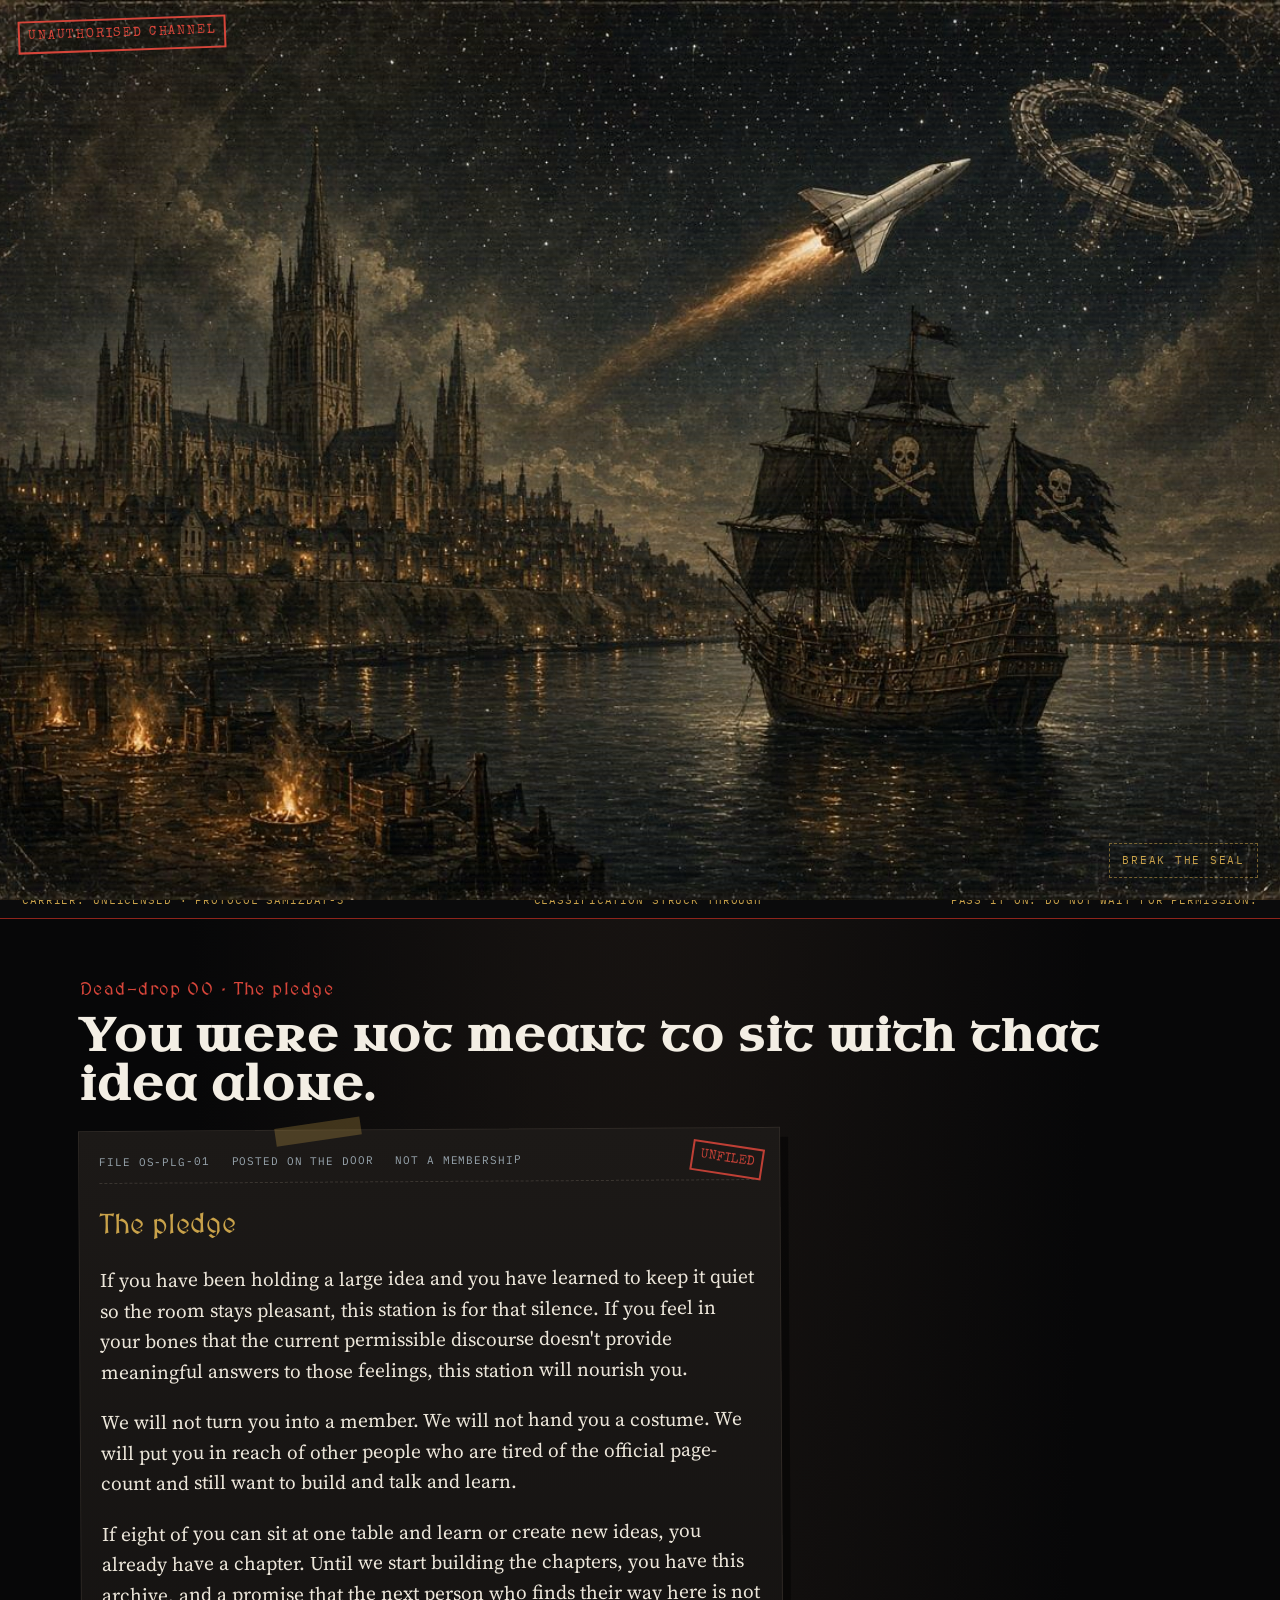
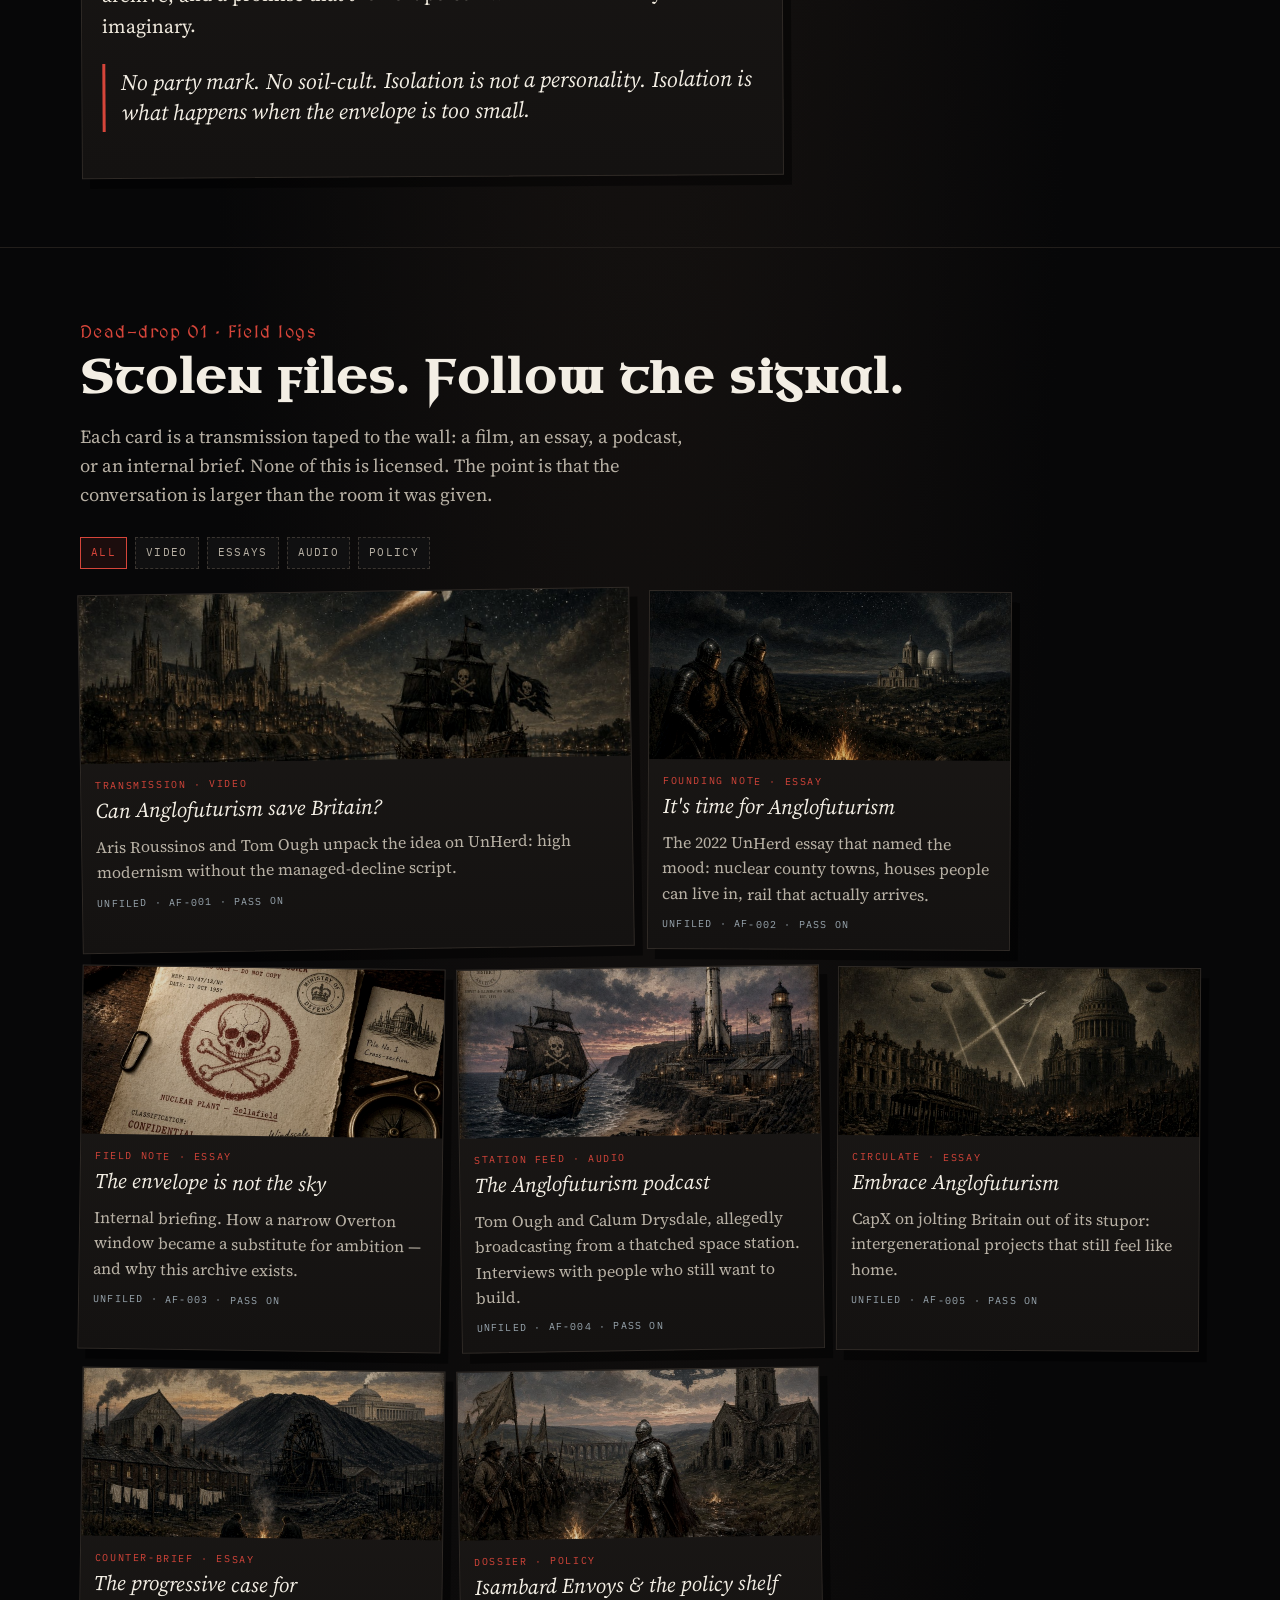
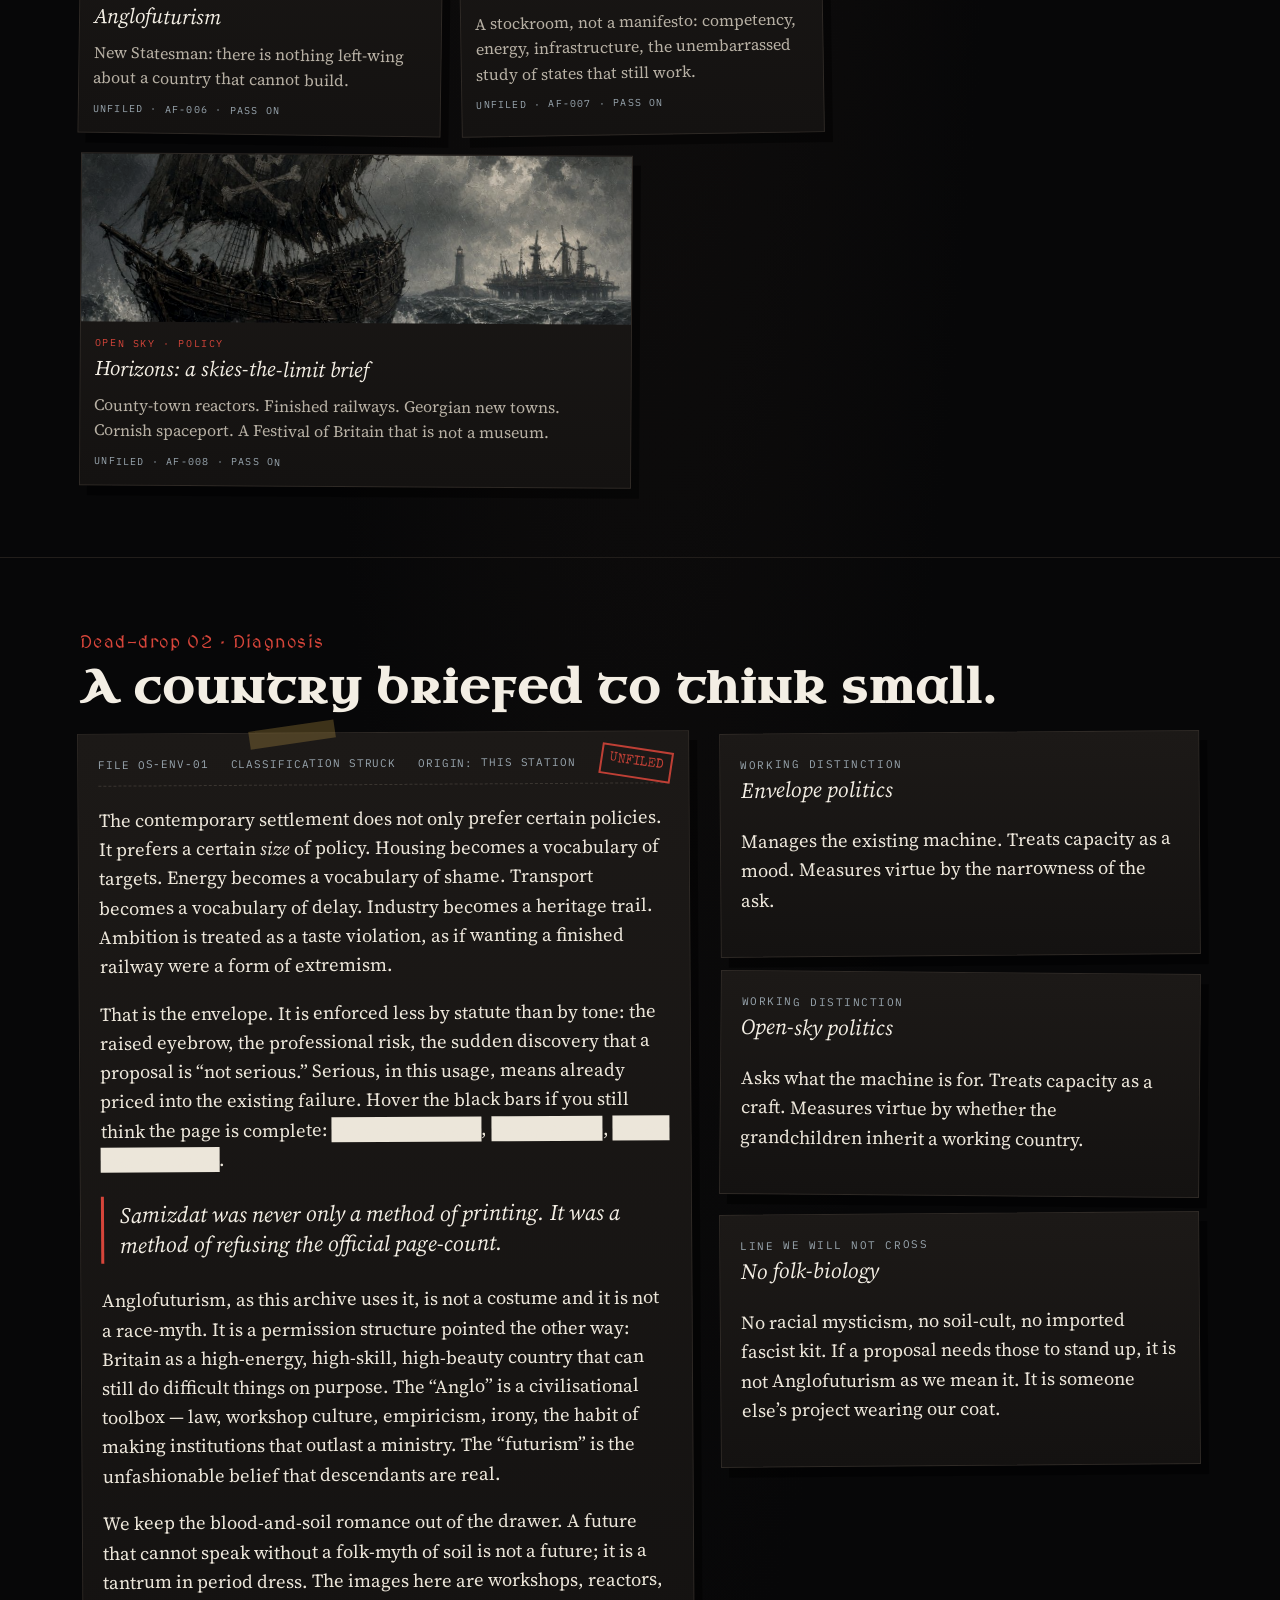
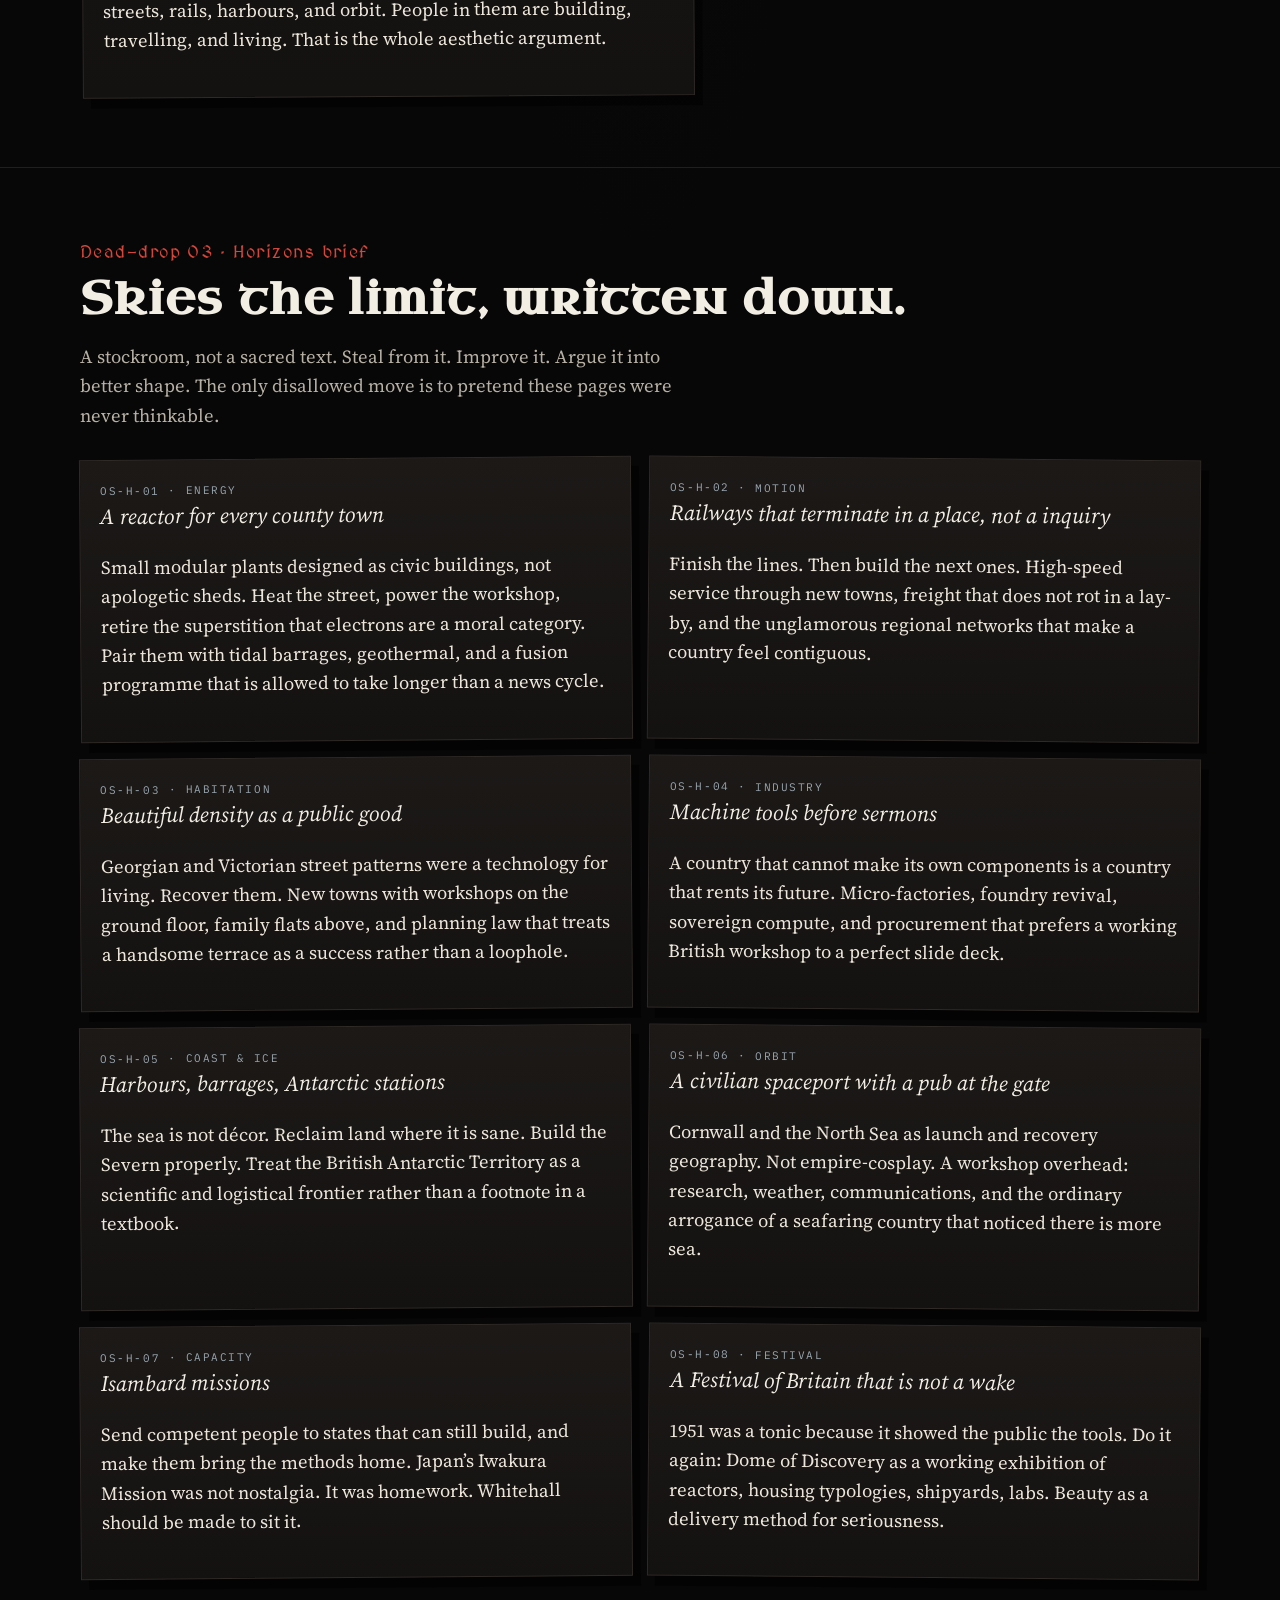
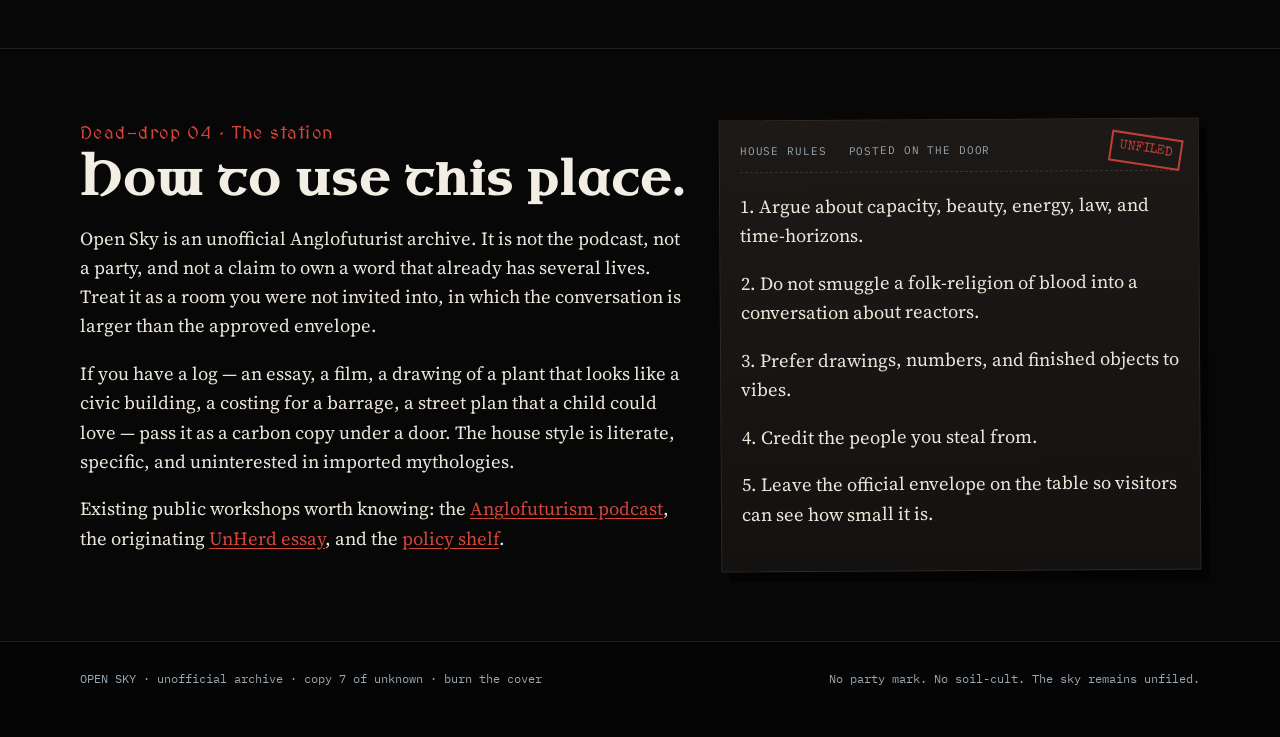
==== index.html @ 2e61414c "Install Vercel Web Analytics ## Vercel Web Analytics Implementation  Successfully installed and conf" ====
<!DOCTYPE html>
<html lang="en-GB">
<head>
  <meta charset="utf-8">
  <meta name="viewport" content="width=device-width, initial-scale=1">
  <title>OPEN SKY — unfiled Anglofuturist archive</title>
  <meta name="description" content="An unofficial samizdat station. The official envelope is too small. Handle as forbidden knowledge.">
  <link rel="preconnect" href="https://fonts.googleapis.com">
  <link rel="preconnect" href="https://fonts.gstatic.com" crossorigin>
  <link href="https://fonts.googleapis.com/css2?family=IM+Fell+English:ital@0;1&family=IBM+Plex+Mono:wght@400;500&family=MedievalSharp&family=Source+Serif+4:ital,opsz,wght@0,8..60,400;0,8..60,600;1,8..60,400&family=Special+Elite&family=Uncial+Antiqua&display=swap" rel="stylesheet">
  <link rel="stylesheet" href="css/station.css?v=14">
  <link rel="icon" href="assets/mark.svg">
  <script defer src="https://cdn.vercel-insights.com/v1/script.js"></script>
</head>
<body>
  <div id="intro" role="dialog" aria-label="Station introduction">
    <video id="intro-film" class="intro-film" playsinline muted autoplay preload="auto" poster="assets/hero.jpg">
      <source src="assets/intro.mp4" type="video/mp4">
    </video>
    <div class="scan"></div>
    <div class="intro-warn">UNAUTHORISED CHANNEL</div>
    <div class="intro-stage is-waiting">
      <img class="intro-mark" src="assets/mark.svg" alt="Open Sky mark">
      <div class="intro-lines intro-cursor"></div>
    </div>
    <button class="skip-intro" type="button">Break the seal</button>
  </div>

  <div class="ticker" aria-hidden="true">
    <div class="ticker-track">
      INTERCEPTED  ·  NOT FOR THE OFFICIAL CHANNEL  ·  COPY 7 OF UNKNOWN  ·  IF YOU CAN READ THIS THE ENVELOPE HAS ALREADY FAILED  ·  CIRCULATE THEN BURN THE COVER  ·  NO PARTY MARK  ·  NO SOIL-CULT  ·  THE SKY REMAINS UNFILED  ·  INTERCEPTED  ·  NOT FOR THE OFFICIAL CHANNEL  ·  COPY 7 OF UNKNOWN  ·  IF YOU CAN READ THIS THE ENVELOPE HAS ALREADY FAILED  ·  CIRCULATE THEN BURN THE COVER  ·  NO PARTY MARK  ·  NO SOIL-CULT  ·  THE SKY REMAINS UNFILED  ·
    </div>
  </div>

  <header class="mast">
    <a class="brand" href="#top">
      <img src="assets/mark.svg" alt="">
      <div>
        <div class="brand-name">OPEN SKY</div>
        <div class="brand-sub">unfiled / intercepted</div>
      </div>
    </a>
    <nav>
      <a href="#pledge">The pledge</a>
      <a href="#intercepts">This week</a>
      <a href="#archive">Logs</a>
      <a href="thinkers.html">Thinkers</a>
      <a href="themes.html">Themes</a>
      <a href="#horizons">Horizons</a>
      <a href="#station">Station</a>
    </nav>
  </header>

  <main id="top">
    <section class="hero">
      <img class="plate" src="assets/hero.jpg" alt="English cathedral town at night with a civilian spaceplane and an orbital station overhead">
      <div class="hero-copy wrap">
        <div class="stamp-row">
          <span class="stamp">Samizdat copy</span>
          <span class="stamp gold">Handle as rumour</span>
          <span class="stamp black">Do not file</span>
        </div>
        <h1>The envelope is not the sky.</h1>
        <p class="lede">You were not meant to be given this page-count. Official Britain issues a narrow paper of things that may be said, and a narrower paper of things that may be built. This station is the rest of the drawer: dissident logs, stolen futures, and policy that still has altitude.</p>
        <div class="cta-row">
          <a class="btn solid" href="#archive">Crack the logs</a>
          <a class="btn" href="#horizons">Read the unfiled brief</a>
        </div>
      </div>
    </section>
    <div class="notice">
      <span>Carrier: unlicensed · protocol samizdat-3</span>
      <span>Classification struck through</span>
      <span>Pass it on. Do not wait for permission.</span>
    </div>

    <section id="pledge">
      <div class="wrap">
        <p class="kicker">Dead-drop 00 · The pledge</p>
        <h2>You were not meant to sit with that idea alone.</h2>
        <article class="dossier pledge-sheet">
          <span class="tape" aria-hidden="true"></span>
          <div class="meta-strip">
            <span>File OS-PLG-01</span>
            <span>Posted on the door</span>
            <span>Not a membership</span>
          </div>
          <h3 class="pledge-title">The pledge</h3>
          <p>If you have been holding a large idea and you have learned to keep it quiet so the room stays pleasant, this station is for that silence. If you feel in your bones that the current permissible discourse doesn't provide meaningful answers to those feelings, this station will nourish you.</p>
          <p>We will not turn you into a member. We will not hand you a costume. We will put you in reach of other people who are tired of the official page-count and still want to build and talk and learn.</p>
          <p>If eight of you can sit at one table and learn or create new ideas, you already have a chapter. Until we start building the chapters, you have this archive, and a promise that the next person who finds their way here is not imaginary.</p>
          <blockquote>No party mark. No soil-cult. Isolation is not a personality. Isolation is what happens when the envelope is too small.</blockquote>
        </article>
      </div>
    </section>


    <section id="intercepts">
      <div class="wrap">
        <p class="kicker">Dead-drop · This week’s intercepts</p>
        <h2>Unfiled paper. Yellows in a fortnight.</h2>
        <p class="deck">Three transmissions taped up for a short window. They have not been promoted into the archive. After the date on the stamp they come down.</p>
        <div class="intercepts" id="intercept-shelf"></div>
      </div>
    </section>

    <section id="archive">
      <div class="wrap">
        <p class="kicker">Dead-drop 01 · Field logs</p>
        <h2>Stolen files. Follow the signal.</h2>
        <p class="deck">Each card is a transmission taped to the wall: a film, an essay, a podcast, or an internal brief. None of this is licensed. The point is that the conversation is larger than the room it was given.</p>
        <div class="filters">
          <button class="filter on" data-kind="all" type="button">All</button>
          <button class="filter" data-kind="video" type="button">Video</button>
          <button class="filter" data-kind="essay" type="button">Essays</button>
          <button class="filter" data-kind="audio" type="button">Audio</button>
          <button class="filter" data-kind="policy" type="button">Policy</button>
        </div>
        <div class="logs" id="logs"></div>
      </div>
    </section>

    <section id="envelope">
      <div class="wrap">
        <p class="kicker">Dead-drop 02 · Diagnosis</p>
        <h2>A country briefed to think small.</h2>
        <div class="columns">
          <article class="dossier">
            <span class="tape" aria-hidden="true"></span>
            <div class="meta-strip">
              <span>File OS-ENV-01</span>
              <span>Classification struck</span>
              <span>Origin: this station</span>
            </div>
            <p>The contemporary settlement does not only prefer certain policies. It prefers a certain <em>size</em> of policy. Housing becomes a vocabulary of targets. Energy becomes a vocabulary of shame. Transport becomes a vocabulary of delay. Industry becomes a heritage trail. Ambition is treated as a taste violation, as if wanting a finished railway were a form of extremism.</p>
            <p>That is the envelope. It is enforced less by statute than by tone: the raised eyebrow, the professional risk, the sudden discovery that a proposal is “not serious.” Serious, in this usage, means already priced into the existing failure. Hover the black bars if you still think the page is complete: <span class="redact" title="struck from the official brief">finished railways</span>, <span class="redact" title="struck from the official brief">cheap atoms</span>, <span class="redact" title="struck from the official brief">a state that can build</span>.</p>
            <blockquote>Samizdat was never only a method of printing. It was a method of refusing the official page-count.</blockquote>
            <p>Anglofuturism, as this archive uses it, is not a costume and it is not a race-myth. It is a permission structure pointed the other way: Britain as a high-energy, high-skill, high-beauty country that can still do difficult things on purpose. The “Anglo” is a civilisational toolbox — law, workshop culture, empiricism, irony, the habit of making institutions that outlast a ministry. The “futurism” is the unfashionable belief that descendants are real.</p>
            <p>We keep the blood-and-soil romance out of the drawer. A future that cannot speak without a folk-myth of soil is not a future; it is a tantrum in period dress. The images here are workshops, reactors, streets, rails, harbours, and orbit. People in them are building, travelling, and living. That is the whole aesthetic argument.</p>
          </article>
          <aside>
            <div class="card">
              <div class="ref">Working distinction</div>
              <h3>Envelope politics</h3>
              <p>Manages the existing machine. Treats capacity as a mood. Measures virtue by the narrowness of the ask.</p>
            </div>
            <div class="card" style="margin-top:16px">
              <div class="ref">Working distinction</div>
              <h3>Open-sky politics</h3>
              <p>Asks what the machine is for. Treats capacity as a craft. Measures virtue by whether the grandchildren inherit a working country.</p>
            </div>
            <div class="card" style="margin-top:16px">
              <div class="ref">Line we will not cross</div>
              <h3>No folk-biology</h3>
              <p>No racial mysticism, no soil-cult, no imported fascist kit. If a proposal needs those to stand up, it is not Anglofuturism as we mean it. It is someone else’s project wearing our coat.</p>
            </div>
          </aside>
        </div>
      </div>
    </section>

    <section id="horizons">
      <div class="wrap">
        <p class="kicker">Dead-drop 03 · Horizons brief</p>
        <h2>Skies the limit, written down.</h2>
        <p class="deck">A stockroom, not a sacred text. Steal from it. Improve it. Argue it into better shape. The only disallowed move is to pretend these pages were never thinkable.</p>
        <div class="horizon-grid">
          <article class="card">
            <div class="ref">OS-H-01 · Energy</div>
            <h3>A reactor for every county town</h3>
            <p>Small modular plants designed as civic buildings, not apologetic sheds. Heat the street, power the workshop, retire the superstition that electrons are a moral category. Pair them with tidal barrages, geothermal, and a fusion programme that is allowed to take longer than a news cycle.</p>
          </article>
          <article class="card">
            <div class="ref">OS-H-02 · Motion</div>
            <h3>Railways that terminate in a place, not a inquiry</h3>
            <p>Finish the lines. Then build the next ones. High-speed service through new towns, freight that does not rot in a lay-by, and the unglamorous regional networks that make a country feel contiguous.</p>
          </article>
          <article class="card">
            <div class="ref">OS-H-03 · Habitation</div>
            <h3>Beautiful density as a public good</h3>
            <p>Georgian and Victorian street patterns were a technology for living. Recover them. New towns with workshops on the ground floor, family flats above, and planning law that treats a handsome terrace as a success rather than a loophole.</p>
          </article>
          <article class="card">
            <div class="ref">OS-H-04 · Industry</div>
            <h3>Machine tools before sermons</h3>
            <p>A country that cannot make its own components is a country that rents its future. Micro-factories, foundry revival, sovereign compute, and procurement that prefers a working British workshop to a perfect slide deck.</p>
          </article>
          <article class="card">
            <div class="ref">OS-H-05 · Coast &amp; ice</div>
            <h3>Harbours, barrages, Antarctic stations</h3>
            <p>The sea is not décor. Reclaim land where it is sane. Build the Severn properly. Treat the British Antarctic Territory as a scientific and logistical frontier rather than a footnote in a textbook.</p>
          </article>
          <article class="card">
            <div class="ref">OS-H-06 · Orbit</div>
            <h3>A civilian spaceport with a pub at the gate</h3>
            <p>Cornwall and the North Sea as launch and recovery geography. Not empire-cosplay. A workshop overhead: research, weather, communications, and the ordinary arrogance of a seafaring country that noticed there is more sea.</p>
          </article>
          <article class="card">
            <div class="ref">OS-H-07 · Capacity</div>
            <h3>Isambard missions</h3>
            <p>Send competent people to states that can still build, and make them bring the methods home. Japan’s Iwakura Mission was not nostalgia. It was homework. Whitehall should be made to sit it.</p>
          </article>
          <article class="card">
            <div class="ref">OS-H-08 · Festival</div>
            <h3>A Festival of Britain that is not a wake</h3>
            <p>1951 was a tonic because it showed the public the tools. Do it again: Dome of Discovery as a working exhibition of reactors, housing typologies, shipyards, labs. Beauty as a delivery method for seriousness.</p>
          </article>
        </div>
      </div>
    </section>

    <section id="station">
      <div class="wrap columns">
        <div>
          <p class="kicker">Dead-drop 04 · The station</p>
          <h2>How to use this place.</h2>
          <p>Open Sky is an unofficial Anglofuturist archive. It is not the podcast, not a party, and not a claim to own a word that already has several lives. Treat it as a room you were not invited into, in which the conversation is larger than the approved envelope.</p>
          <p>If you have a log — an essay, a film, a drawing of a plant that looks like a civic building, a costing for a barrage, a street plan that a child could love — pass it as a carbon copy under a door. The house style is literate, specific, and uninterested in imported mythologies.</p>
          <p>Existing public workshops worth knowing: the <a href="https://www.anglofuturism.co/about" target="_blank" rel="noopener">Anglofuturism podcast</a>, the originating <a href="https://unherd.com/2022/08/its-time-for-anglofuturism/" target="_blank" rel="noopener">UnHerd essay</a>, and the <a href="https://anglofuturism.net/policies/" target="_blank" rel="noopener">policy shelf</a>.</p>
        </div>
        <aside class="dossier">
          <div class="meta-strip">
            <span>House rules</span>
            <span>Posted on the door</span>
          </div>
          <p>1. Argue about capacity, beauty, energy, law, and time-horizons.</p>
          <p>2. Do not smuggle a folk-religion of blood into a conversation about reactors.</p>
          <p>3. Prefer drawings, numbers, and finished objects to vibes.</p>
          <p>4. Credit the people you steal from.</p>
          <p>5. Leave the official envelope on the table so visitors can see how small it is.</p>
        </aside>
      </div>
    </section>
  </main>

  <footer>
    <div class="wrap">
      <div>OPEN SKY · unofficial archive · copy 7 of unknown · burn the cover</div>
      <div>No party mark. No soil-cult. The sky remains unfiled.</div>
    </div>
  </footer>

  <div class="modal" id="modal" aria-hidden="true">
    <div class="sheet" role="document">
      <button class="close" type="button">Close</button>
      <div class="sheet-body"></div>
    </div>
  </div>

  <script src="js/station.js?v=14"></script>
</body>
</html>
---- css/station.css ----
/* OPEN SKY — dark station */
:root {
  --void: #070708;
  --ink: #ece6da;
  --ink-dim: #b7b0a4;
  --panel: #121114;
  --line: #3a3530;
  --brass: #c9a24a;
  --brass-dim: #8a6e32;
  --stamp: #d6453a;
  --stamp-deep: #8e241c;
  --fog: #9aa7b0;
  --type: "Special Elite", "Courier Prime", ui-monospace, monospace;
  --serif: "IM Fell English", "Source Serif 4", "Iowan Old Style", Georgia, serif;
  --display: "Uncial Antiqua", "IM Fell English", Georgia, serif;
  --cut: "MedievalSharp", "Uncial Antiqua", "IM Fell English", Georgia, serif;
  --mono: "IBM Plex Mono", ui-monospace, monospace;
}
* { box-sizing: border-box; }
html, body { margin: 0; padding: 0; }
html { scroll-behavior: smooth; background: var(--void); }
body {
  position: relative;
  z-index: 0;
  background: radial-gradient(ellipse at 50% -10%, #1c1714 0%, var(--void) 52%), #070708;
  color: var(--ink);
  font-family: var(--serif);
  font-size: 18.5px;
  line-height: 1.58;
  min-height: 100vh;
}
body::before {
  content: "";
  pointer-events: none;
  position: fixed;
  inset: 0;
  z-index: 1;
  background: repeating-linear-gradient(to bottom, rgba(255,255,255,.03) 0 1px, transparent 1px 3px);
  opacity: .18;
}
img { max-width: 100%; display: block; }
a { color: var(--stamp); text-underline-offset: 3px; }
button, input, select { font: inherit; }
.wrap { width: min(1120px, calc(100% - 36px)); margin: 0 auto; }

#intro {
  position: fixed; inset: 0; z-index: 200; background: #050506; color: #d7c7a0;
  display: grid; place-items: center; overflow: hidden;
}
.intro-film {
  position: absolute; inset: 0; width: 100%; height: 100%;
  object-fit: cover; background: #050506; z-index: 0;
}
.intro-film.is-done { opacity: 0; transition: opacity .45s ease; pointer-events: none; }
.intro-stage { position: relative; z-index: 2; }
.intro-stage.is-waiting { opacity: 0; pointer-events: none; }
.intro-stage.is-live { opacity: 1; transition: opacity .4s ease; }
.scan, .intro-warn, .skip-intro { z-index: 3; }
#intro.done { animation: introOut .8s ease forwards; pointer-events: none; }
@keyframes introOut { to { opacity: 0; visibility: hidden; } }
.intro-stage { width: min(740px, 92vw); min-height: 280px; font-family: var(--mono); font-size: 13px; letter-spacing: .05em; }
.intro-line { opacity: 0; transform: translateY(6px); white-space: pre-wrap; }
.intro-line.show { animation: lineIn .28s steps(2) forwards; }
@keyframes lineIn { to { opacity: 1; transform: none; } }
.intro-line.ok { color: var(--brass); }
.intro-line.warn { color: var(--stamp); }
.intro-line.glitch { color: #efe4c8; text-shadow: 2px 0 var(--stamp), -2px 0 #3d5a72; }
.intro-cursor::after { content: "█"; animation: blink .9s steps(1) infinite; }
@keyframes blink { 50% { opacity: 0; } }
.intro-mark {
  width: 108px; height: 108px; object-fit: cover; margin: 0 auto 26px; opacity: 0;
  filter: contrast(1.25) grayscale(.2);
  box-shadow: 0 0 0 1px var(--brass), 6px 7px 0 rgba(214,69,58,.45);
}
.intro-mark.show { animation: lineIn .5s ease forwards; }
.skip-intro {
  position: absolute; right: 22px; bottom: 22px; background: transparent;
  border: 1px dashed rgba(201,162,74,.55); color: var(--brass);
  padding: 8px 12px; font-family: var(--mono); font-size: 11px;
  letter-spacing: .16em; text-transform: uppercase; cursor: pointer;
}
.skip-intro:hover { background: rgba(201,162,74,.1); }
.scan {
  position: absolute; inset: 0; pointer-events: none;
  background: linear-gradient(transparent 0%, rgba(201,162,74,.08) 50%, transparent 100%);
  background-size: 100% 7px; animation: scan 6s linear infinite; opacity: .55;
}
@keyframes scan { to { background-position: 0 100%; } }
.intro-warn {
  position: absolute; top: 18px; left: 18px; font-family: var(--type); font-size: 13px;
  color: var(--stamp); letter-spacing: .14em; transform: rotate(-2deg);
  border: 2px solid var(--stamp); padding: 4px 8px;
}

.ticker {
  position: relative; z-index: 5; background: #050506; color: var(--brass);
  font-family: var(--mono); font-size: 11px; letter-spacing: .16em;
  text-transform: uppercase; overflow: hidden; white-space: nowrap;
  border-bottom: 1px solid var(--stamp-deep);
}
.ticker-track { display: inline-block; padding: 7px 0; animation: ticker 42s linear infinite; }
@keyframes ticker { to { transform: translateX(-50%); } }

.mast {
  position: sticky; top: 0; z-index: 40; display: flex; align-items: center;
  justify-content: space-between; gap: 16px; padding: 12px 22px;
  background: rgba(7,7,8,.92); color: var(--ink); backdrop-filter: blur(8px);
  border-bottom: 1px solid #2a2622;
}
.brand { display: flex; align-items: center; gap: 12px; text-decoration: none; color: inherit; }
.brand img {
  width: 40px; height: 40px; object-fit: cover; border: 1px solid var(--brass-dim);
  filter: contrast(1.15); transform: rotate(-4deg); background: #111;
}
.brand-name { font-family: var(--cut); letter-spacing: .08em; font-size: 22px; font-weight: 400; }
.brand-sub { font-family: var(--mono); font-size: 10px; letter-spacing: .16em; text-transform: uppercase; color: var(--brass); }
nav { display: flex; flex-wrap: wrap; gap: 6px 16px; }
nav a {
  font-family: var(--mono); font-size: 11px; letter-spacing: .14em;
  text-transform: uppercase; text-decoration: none; color: var(--ink-dim);
}
nav a:hover { color: var(--stamp); }

.hero {
  position: relative; z-index: 2; min-height: 86vh; display: grid; place-items: end stretch; overflow: hidden;
  background: #0b0c0e url("[data-uri]") center / cover no-repeat;
}
.hero img.plate {
  position: absolute; inset: 0; width: 100%; height: 100%; object-fit: cover;
  filter: saturate(.78) contrast(1.12) brightness(.82);
}
.hero::before {
  content: "RESTRICTED  ·  UNOFFICIAL  ·  DO NOT FILE";
  position: absolute; top: 18%; left: -6%; z-index: 2; font-family: var(--type);
  font-size: clamp(28px, 6vw, 72px); letter-spacing: .18em; color: rgba(236,230,218,.1);
  transform: rotate(-11deg); pointer-events: none; white-space: nowrap;
}
.hero::after {
  content: ""; position: absolute; inset: 0; z-index: 1;
  background: linear-gradient(180deg, rgba(7,7,8,.12) 0%, rgba(7,7,8,.16) 42%, rgba(7,7,8,.78) 100%);
}
.hero-copy { position: relative; z-index: 3; color: var(--ink); padding: 48px 0 58px; }
.stamp-row { display: flex; flex-wrap: wrap; gap: 10px; margin-bottom: 16px; }
.stamp {
  font-family: var(--cut); font-size: 16px; letter-spacing: .06em; text-transform: none;
  color: #f3b4ae; border: 2px solid var(--stamp); padding: 4px 8px; transform: rotate(-3deg);
}
.stamp.gold { color: var(--brass); border-color: var(--brass); transform: rotate(2deg); }
.stamp.black { color: var(--ink); border-color: var(--ink); transform: rotate(-1deg); }
.hero h1 {
  font-family: var(--cut); font-weight: 400; font-size: clamp(46px, 8vw, 92px); font-style: normal;
  line-height: .9; margin: 0 0 16px; letter-spacing: -.02em; max-width: 14ch;
  text-shadow: 0 2px 18px rgba(0,0,0,.55);
}
.hero p.lede { max-width: 62ch; font-size: 19px; color: var(--ink); margin: 0 0 22px; }
.cta-row { display: flex; flex-wrap: wrap; gap: 10px; }
.btn {
  display: inline-flex; align-items: center; gap: 8px; border: 1px dashed var(--brass);
  background: rgba(7,7,8,.62); color: var(--ink); text-decoration: none; padding: 10px 14px;
  font-family: var(--mono); font-size: 12px; letter-spacing: .14em; text-transform: uppercase; cursor: pointer;
}
.btn:hover { background: rgba(201,162,74,.18); }
.btn.solid { background: var(--stamp); color: #fff8f2; border-style: solid; border-color: var(--stamp); }

.notice {
  position: relative; z-index: 3; font-family: var(--mono); font-size: 11px;
  letter-spacing: .08em; text-transform: uppercase; background: #0b0b0c; color: var(--brass);
  padding: 9px 22px; display: flex; justify-content: space-between; gap: 16px; flex-wrap: wrap;
  border-top: 1px solid #2a221c; border-bottom: 1px solid var(--stamp-deep);
}

section { padding: 70px 0; position: relative; z-index: 2; }
section + section { border-top: 1px solid #221e1b; }
.kicker { font-family: var(--cut); font-size: 18px; letter-spacing: .08em; text-transform: none; color: var(--stamp); margin: 0 0 8px; }
h2 { font-family: var(--display); font-weight: 700; font-size: clamp(28px, 3.8vw, 46px); line-height: 1.08; margin: 0 0 18px; color: #f3eee4; letter-spacing: .04em; }
h3 { font-family: var(--serif); font-weight: 400; font-style: italic; margin: 0 0 8px; color: #f3eee4; }
.deck { max-width: 68ch; margin: 0 0 28px; color: var(--ink-dim); }
#pledge { padding-top: 56px; }
.pledge-sheet { max-width: 78ch; }
.pledge-sheet p { font-size: 1.05em; }
.pledge-title { font-family: var(--cut); font-style: normal; font-size: 28px; margin: 8px 0 16px; color: var(--brass); }

.dossier, .card, .log, .sheet {
  background: linear-gradient(180deg, #1c1917, #141211);
  border: 1px solid #2f2a26; position: relative;
  box-shadow: 8px 10px 0 rgba(0,0,0,.45); color: var(--ink);
}
.dossier, .card { padding: 22px 20px 24px; }
.dossier { transform: rotate(-0.35deg); }
.dossier::before {
  content: "UNFILED"; position: absolute; top: 16px; right: 16px; font-family: var(--type);
  font-size: 13px; color: var(--stamp); transform: rotate(9deg); border: 2px solid var(--stamp);
  padding: 3px 7px; opacity: .88;
}
.tape { position: absolute; top: -8px; left: 28%; width: 86px; height: 18px; background: rgba(201,162,74,.28); transform: rotate(-8deg); pointer-events: none; }
.meta-strip {
  display: flex; flex-wrap: wrap; gap: 14px 22px; font-family: var(--mono); font-size: 11px;
  letter-spacing: .08em; text-transform: uppercase; color: var(--fog);
  border-bottom: 1px dashed #3a3530; padding-bottom: 12px; margin-bottom: 18px;
}
.columns { display: grid; grid-template-columns: 1.12fr .88fr; gap: 28px; }
@media (max-width: 820px) { .columns { grid-template-columns: 1fr; } }
blockquote { margin: 22px 0; padding: 4px 0 4px 16px; border-left: 3px solid var(--stamp); font-style: italic; font-size: 22px; line-height: 1.35; color: #f3eee4; }
.redact { background: #ece6da; color: #ece6da; padding: 0 .15em; cursor: help; }
.redact:hover { color: var(--void); background: var(--brass); }

.filters { display: flex; flex-wrap: wrap; gap: 8px; margin: 0 0 22px; }
.filter {
  border: 1px dashed #3a3530; background: #101011; padding: 6px 10px; font-family: var(--mono);
  font-size: 11px; letter-spacing: .12em; text-transform: uppercase; cursor: pointer; color: var(--ink-dim);
}
.filter.on, .filter:hover { border-style: solid; border-color: var(--stamp); color: var(--stamp); background: rgba(214,69,58,.1); }

.logs { display: grid; grid-template-columns: repeat(12, 1fr); gap: 18px 16px; }
.log {
  grid-column: span 4; min-height: 100%; display: flex; flex-direction: column;
  cursor: pointer; text-align: left; padding: 0; color: inherit; overflow: hidden;
}
.log:nth-child(3n) { transform: rotate(0.8deg); }
.log:nth-child(3n+1) { transform: rotate(-0.9deg); }
.log:nth-child(3n+2) { transform: rotate(0.35deg); }
.log:hover { transform: rotate(0deg) translateY(-4px); z-index: 2; }
.log.wide { grid-column: span 6; }
.log .thumb {
  height: 168px; object-fit: cover; width: 100%;
  filter: contrast(1.1) saturate(.75) brightness(.86);
  background: linear-gradient(135deg, #1b1714, #3a2a1c);
}
.log .body { padding: 14px 14px 16px; }
.log .kind { font-family: var(--mono); font-size: 10px; letter-spacing: .16em; text-transform: uppercase; color: var(--stamp); }
.log h3 { font-size: 21px; }
.log p { margin: 0; font-size: 16px; color: var(--ink-dim); }
.log .file-no { font-family: var(--mono); font-size: 10px; letter-spacing: .12em; text-transform: uppercase; color: var(--fog); margin-top: 10px; }
@media (max-width: 900px) { .log, .log.wide { grid-column: span 6; } }
@media (max-width: 620px) { .log, .log.wide { grid-column: span 12; } }

.horizon-grid { display: grid; grid-template-columns: repeat(2, 1fr); gap: 16px; }
.card:nth-child(even) { transform: rotate(0.5deg); }
.card:nth-child(odd) { transform: rotate(-0.45deg); }
.card .ref { font-family: var(--mono); font-size: 11px; letter-spacing: .14em; text-transform: uppercase; color: var(--fog); }
@media (max-width: 720px) { .horizon-grid { grid-template-columns: 1fr; } }

.modal { position: fixed; inset: 0; z-index: 120; background: rgba(5,5,6,.88); display: none; place-items: center; padding: 24px; }
.modal.open { display: grid; }
.sheet { width: min(860px, 100%); max-height: min(88vh, 920px); overflow: auto; padding: 26px 24px 28px; }
.sheet .close {
  position: absolute; top: 10px; right: 12px; border: 1px dashed var(--ink-dim); background: transparent;
  color: var(--ink); font-family: var(--mono); cursor: pointer; letter-spacing: .12em; text-transform: uppercase;
  font-size: 11px; padding: 4px 8px;
}
.sheet .kind { font-family: var(--mono); font-size: 11px; letter-spacing: .16em; text-transform: uppercase; color: var(--stamp); }
.sheet h2 { font-size: 34px; }
.frame { position: relative; padding-top: 56.25%; background: #000; margin: 12px 0 16px; }
.frame iframe { position: absolute; inset: 0; width: 100%; height: 100%; border: 0; }

footer {
  position: relative; z-index: 2; border-top: 1px solid #221e1b; padding: 28px 0 48px;
  font-family: var(--mono); font-size: 12px; color: var(--fog); background: #050506;
}
footer .wrap { display: flex; justify-content: space-between; gap: 16px; flex-wrap: wrap; }


/* ---- view transitions: photocopied handoff ---- */
@view-transition { navigation: auto; }

::view-transition-old(root),
::view-transition-new(root) {
  animation-duration: .55s;
  animation-timing-function: steps(7, end);
  mix-blend-mode: plus-lighter;
}
::view-transition-old(root) {
  animation-name: vt-out;
}
::view-transition-new(root) {
  animation-name: vt-in;
}
@keyframes vt-out {
  to { opacity: 0; filter: contrast(1.4) saturate(.4); transform: rotate(-0.4deg) scale(1.02); }
}
@keyframes vt-in {
  from { opacity: 0; filter: contrast(1.6) saturate(.3); transform: rotate(0.6deg) scale(.985); }
  to { opacity: 1; filter: none; transform: none; }
}

.hero { view-transition-name: plate; }
.brand { view-transition-name: brand; }
.logs { view-transition-name: dossier; }
.modal.open .sheet { view-transition-name: sheet; }

::view-transition-old(plate),
::view-transition-new(plate) {
  animation-duration: .7s;
  animation-timing-function: cubic-bezier(.2,.7,.2,1);
}
::view-transition-old(sheet) {
  animation: vt-sheet-out .4s steps(5, end) both;
}
::view-transition-new(sheet) {
  animation: vt-sheet-in .45s steps(6, end) both;
}
@keyframes vt-sheet-in {
  from { opacity: 0; transform: translateY(18px) rotate(-1.2deg); filter: contrast(1.5); }
}
@keyframes vt-sheet-out {
  to { opacity: 0; transform: translateY(10px) rotate(1deg); }
}

@media (prefers-reduced-motion: reduce) {
  @view-transition { navigation: none; }
  ::view-transition-old(root),
  ::view-transition-new(root),
  ::view-transition-old(sheet),
  ::view-transition-new(sheet) {
    animation: none !important;
  }
}

.sky {
  display: grid;
  grid-template-columns: repeat(auto-fill, minmax(280px, 1fr));
  gap: 22px 18px;
}
.sky-themes { grid-template-columns: 1fr; }
.star {
  background: linear-gradient(180deg, #1c1917, #141211);
  border: 1px solid #2f2a26;
  box-shadow: 8px 10px 0 rgba(0,0,0,.45);
  color: var(--ink);
  transform: rotate(var(--tilt, 0deg));
  overflow: hidden;
}
.star-plate {
  width: 100%; height: 140px; object-fit: cover;
  filter: saturate(.75) contrast(1.1) brightness(.82);
}
.star-body { padding: 16px 18px 20px; }
.star .one { color: var(--brass); font-style: italic; }
.star .guard {
  font-family: var(--mono); font-size: 12px; color: var(--fog);
  border-left: 2px solid var(--stamp-deep); padding-left: 10px;
}
.star-tags { display: flex; flex-wrap: wrap; gap: 6px; margin: 10px 0 14px; }
.star-tag {
  font-family: var(--mono); font-size: 10px; letter-spacing: .12em;
  text-transform: uppercase; text-decoration: none; color: var(--brass);
  border: 1px dashed var(--brass-dim); padding: 3px 7px;
}
.star-tag.is-plain { color: var(--ink-dim); border-color: #3a3530; }
.star-tag:hover { border-style: solid; color: var(--stamp); }
.res-list { margin: 12px 0 0; padding-left: 18px; }
.res-list li { margin: 0 0 12px; }
.muted { color: var(--ink-dim); font-size: .92em; }
.theme.is-open { outline: 1px solid var(--brass); }
nav a[aria-current="page"] { color: var(--stamp); }
@media (min-width: 900px) {
  .sky-themes { grid-template-columns: 1fr 1fr; }
}


/* Dead-drop intercepts */
#intercepts { padding-top: 8px; }
.intercepts {
  display: grid;
  grid-template-columns: repeat(auto-fit, minmax(240px, 1fr));
  gap: 18px 16px;
  margin-top: 18px;
}
.intercept {
  position: relative;
  background: linear-gradient(180deg, #1d1916, #12100e);
  border: 1px solid #3a322b;
  box-shadow: 7px 9px 0 rgba(0,0,0,.42);
  padding: 16px 16px 18px;
  transform: rotate(var(--tilt, -0.4deg));
}
.intercept::before {
  content: "INTERCEPT";
  position: absolute;
  top: 10px; right: 12px;
  font-family: var(--mono);
  font-size: 9px;
  letter-spacing: .18em;
  color: var(--stamp);
  opacity: .7;
}
.intercept .kind {
  font-family: var(--mono);
  font-size: 11px;
  letter-spacing: .14em;
  text-transform: uppercase;
  color: var(--brass);
  margin-bottom: 8px;
}
.intercept h3 {
  font-family: var(--display);
  font-size: 1.25rem;
  line-height: 1.15;
  margin: 0 0 8px;
}
.intercept h3 a { color: inherit; text-decoration: none; }
.intercept h3 a:hover { color: var(--stamp); }
.intercept .one { color: var(--ink-dim); margin: 0 0 10px; }
.intercept .guard {
  font-family: var(--mono);
  font-size: 11px;
  color: var(--fog);
  border-left: 2px solid var(--stamp-deep);
  padding-left: 8px;
  margin: 0 0 12px;
}
.intercept .stamp-row { margin: 0; gap: 6px; }
.intercept.is-empty { display: none; }
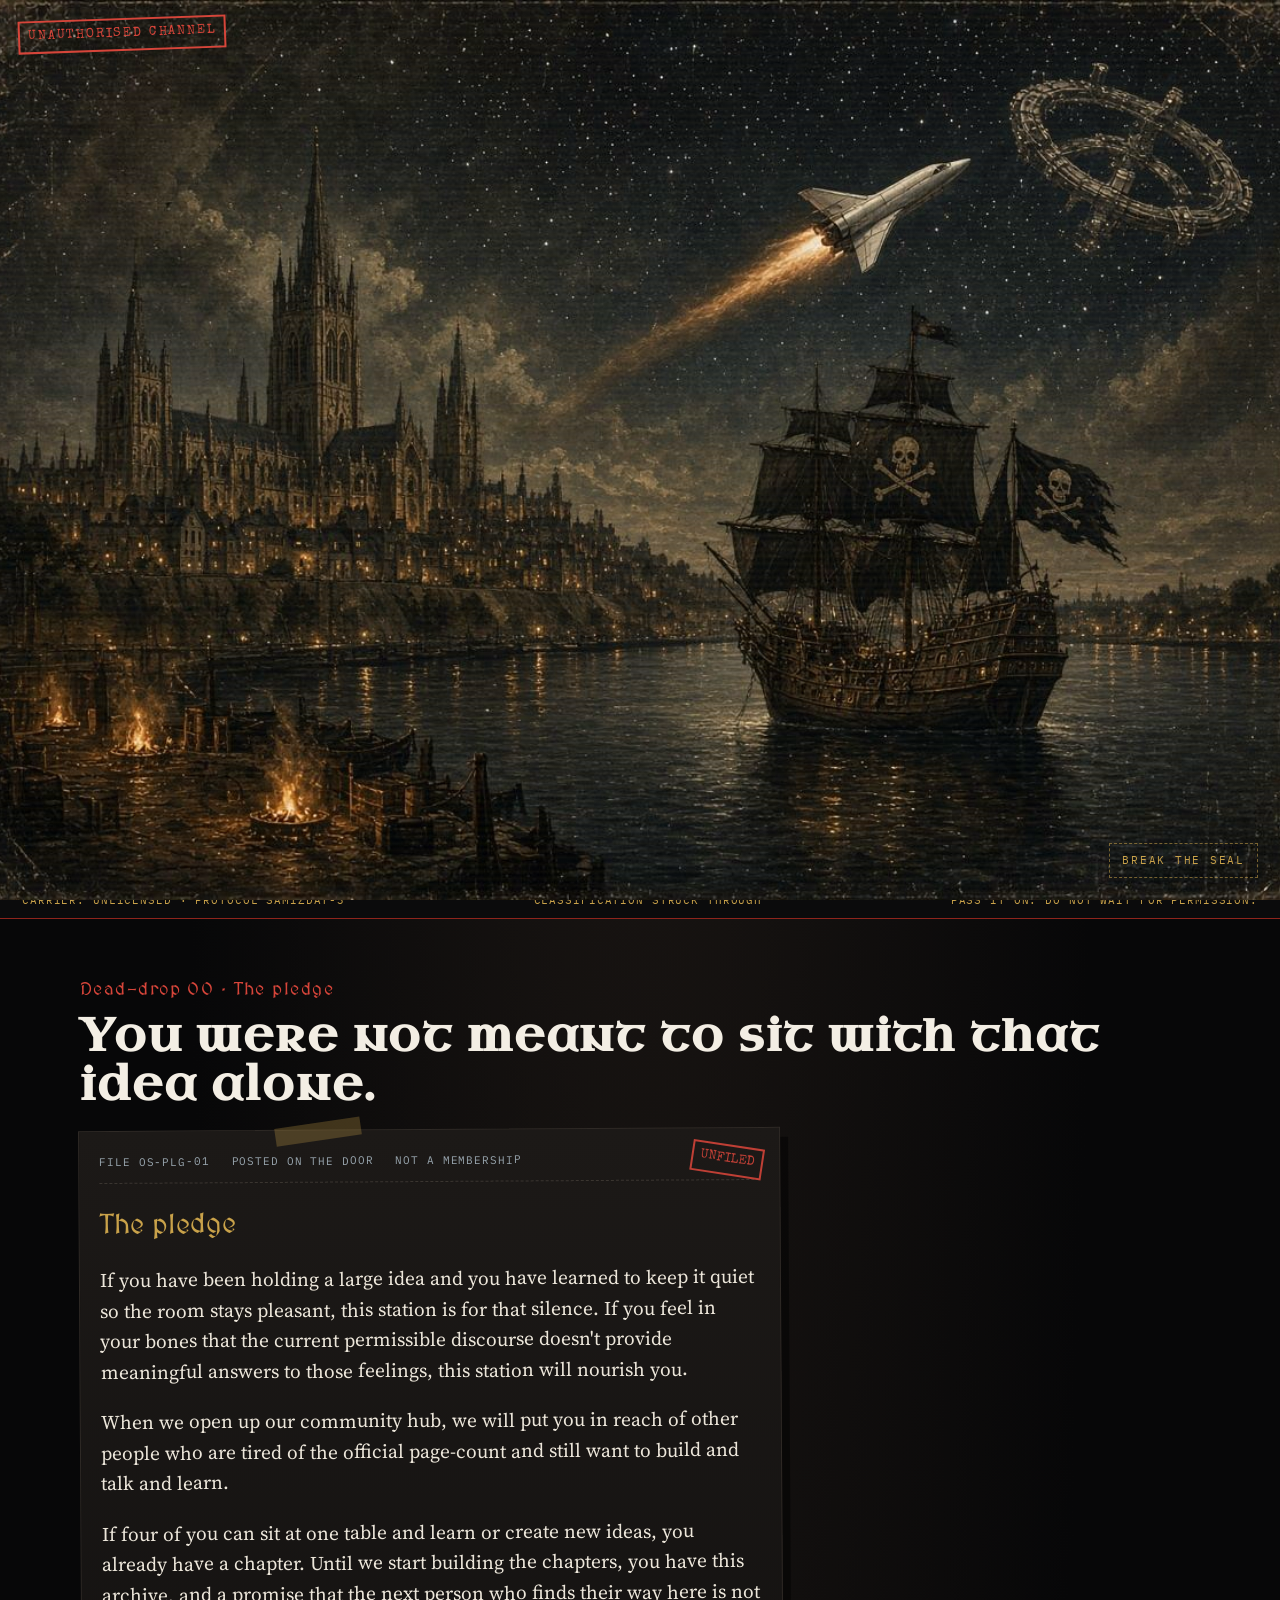
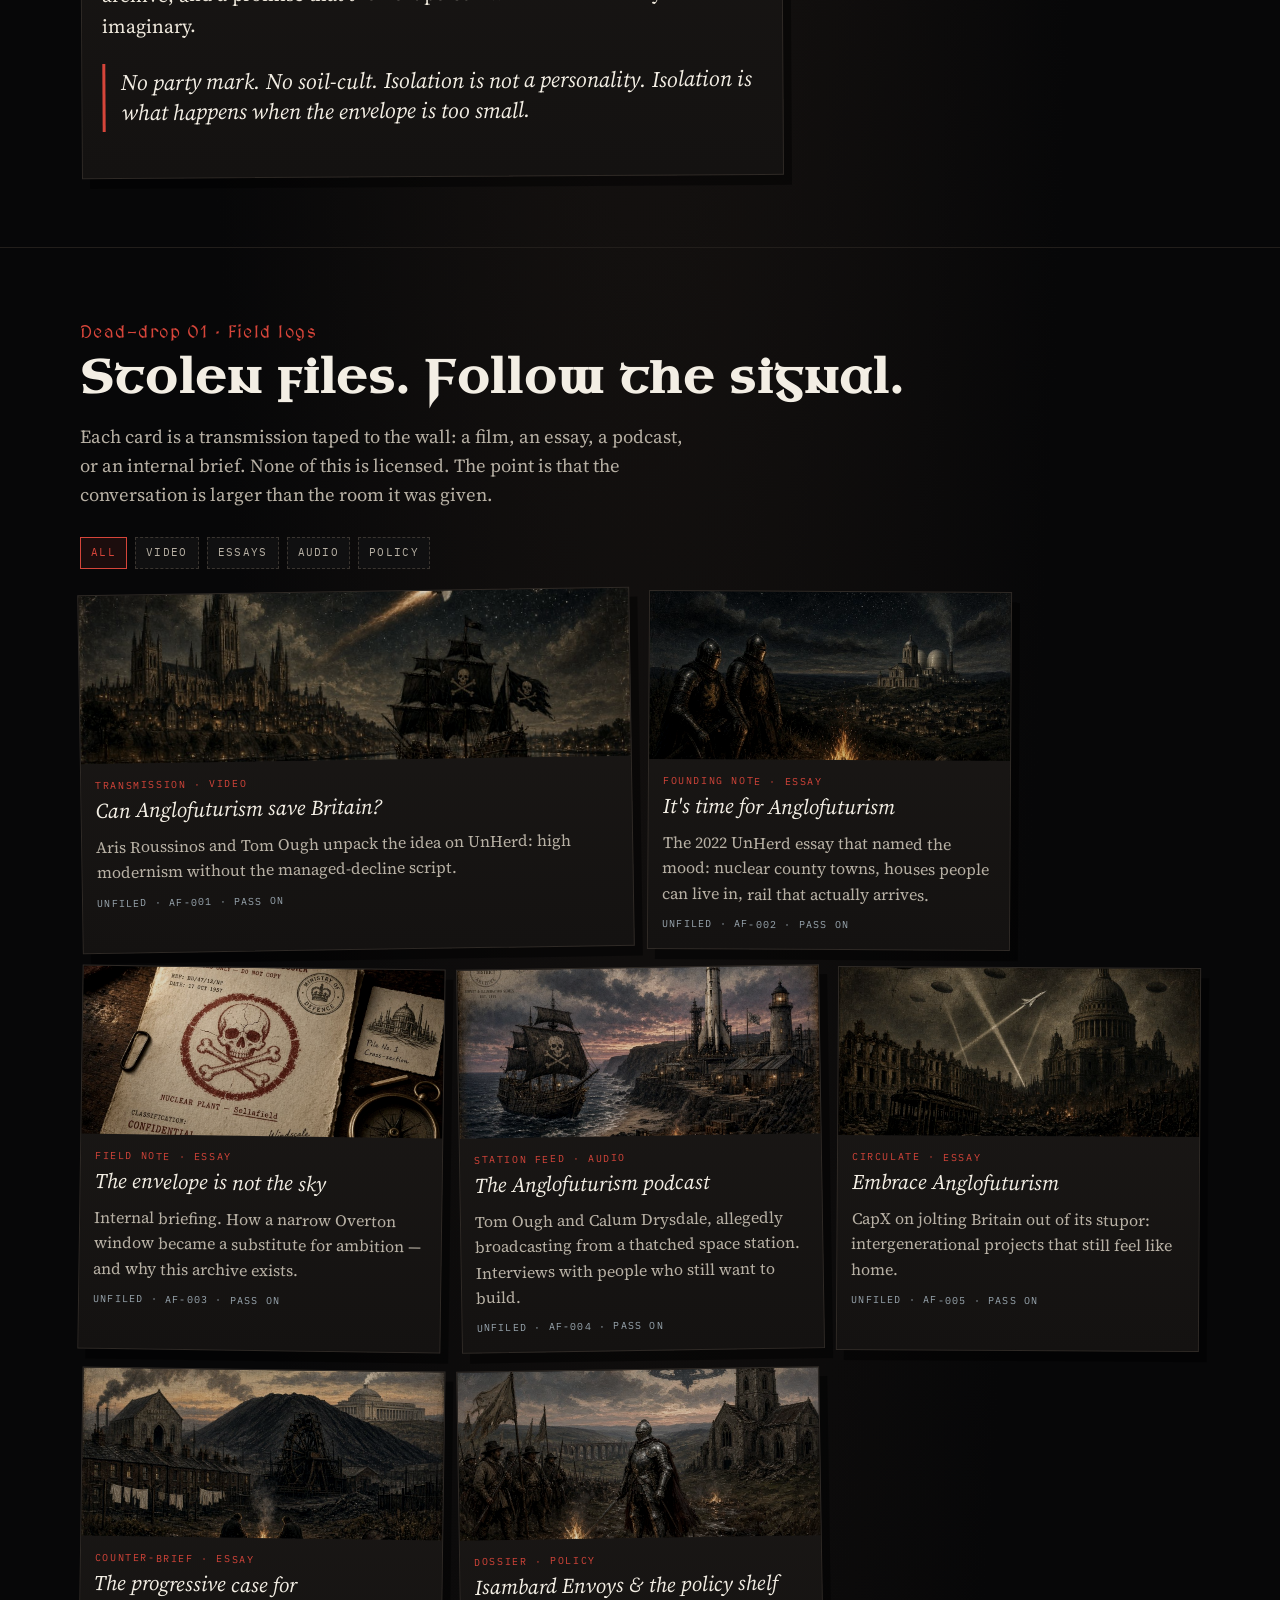
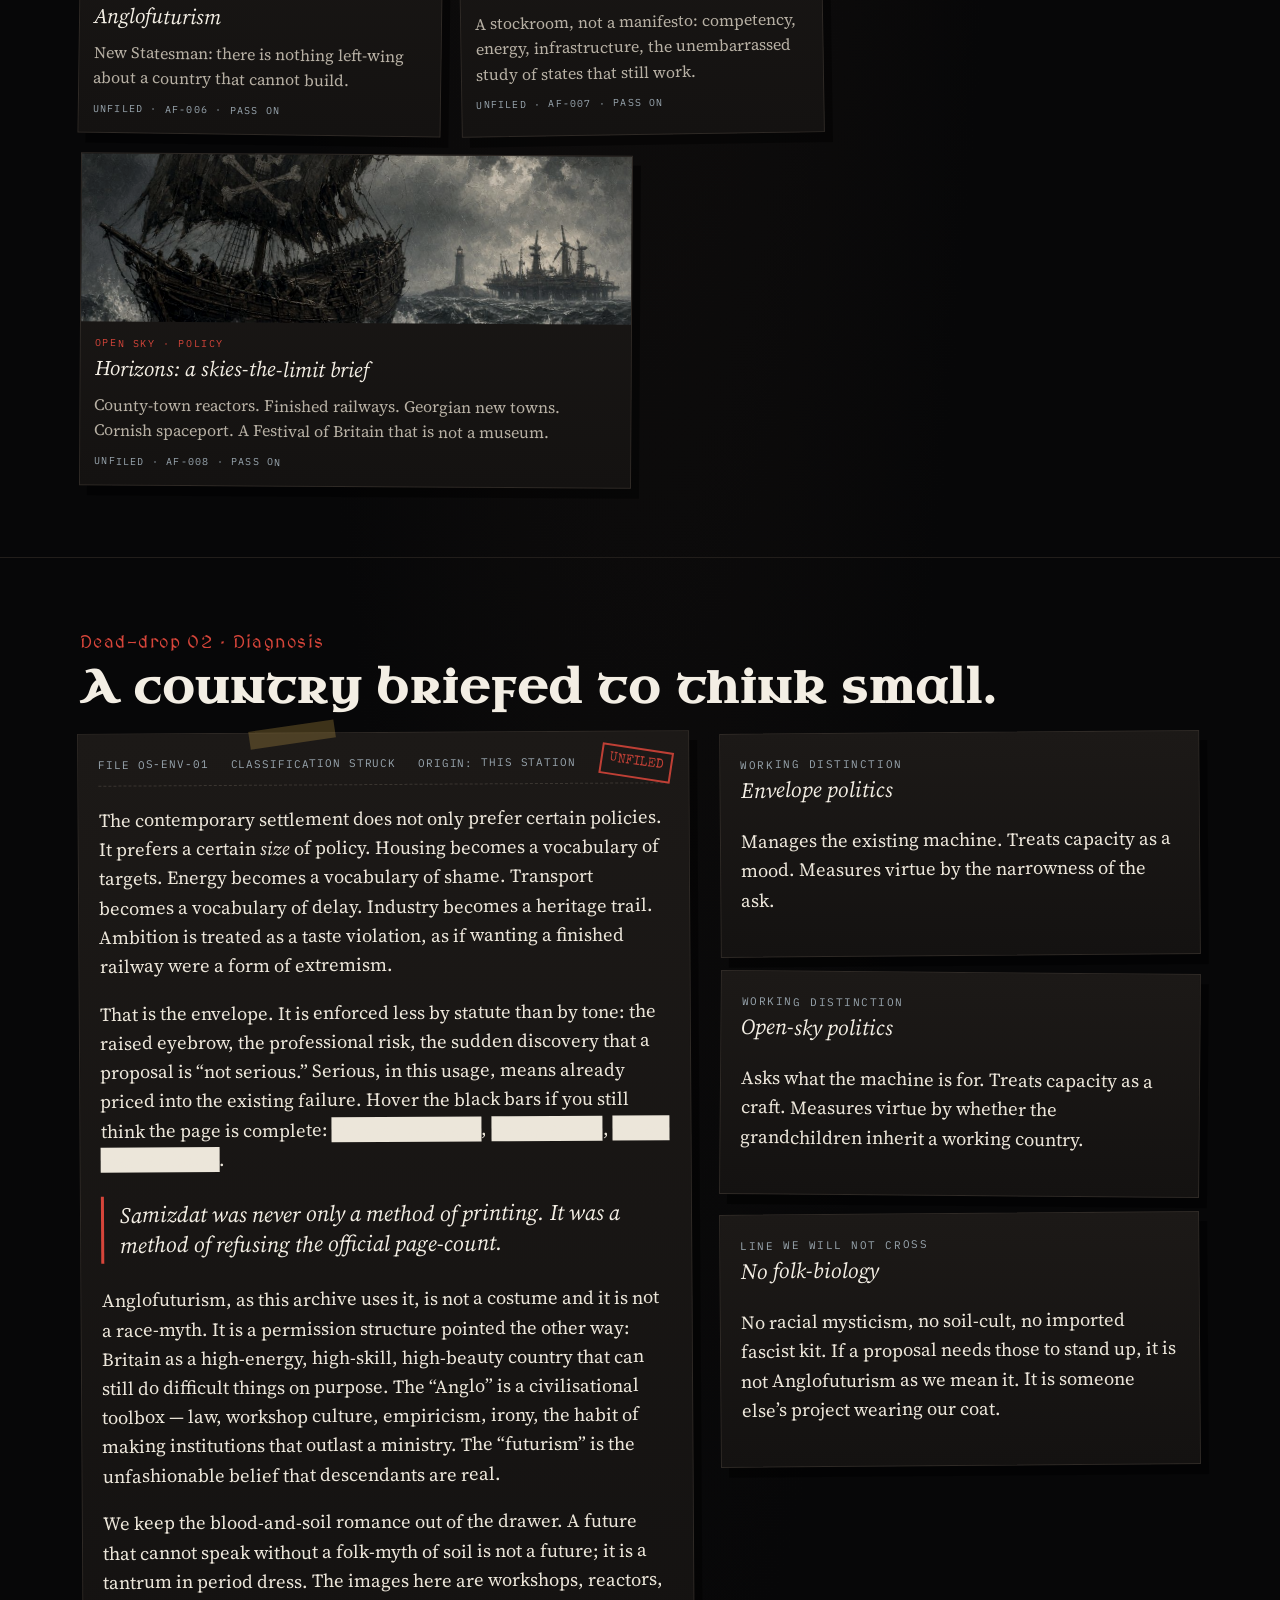
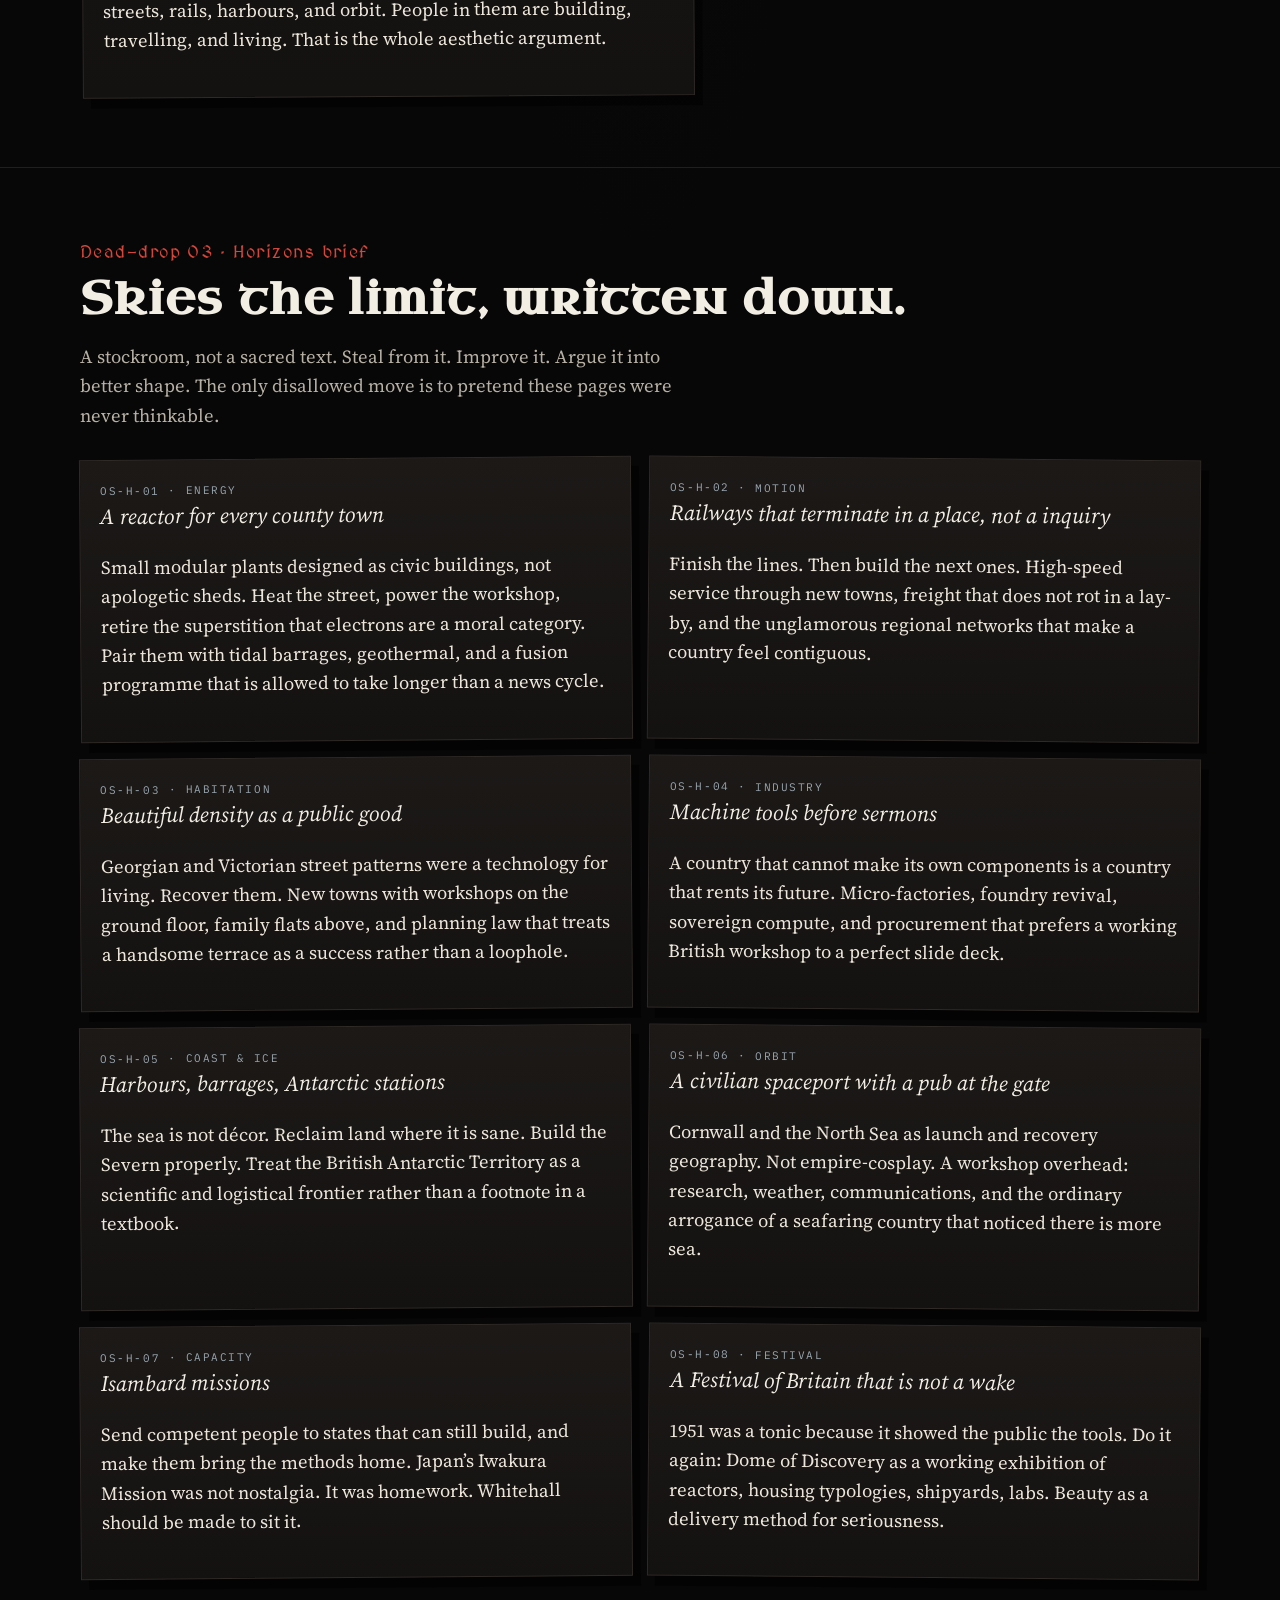
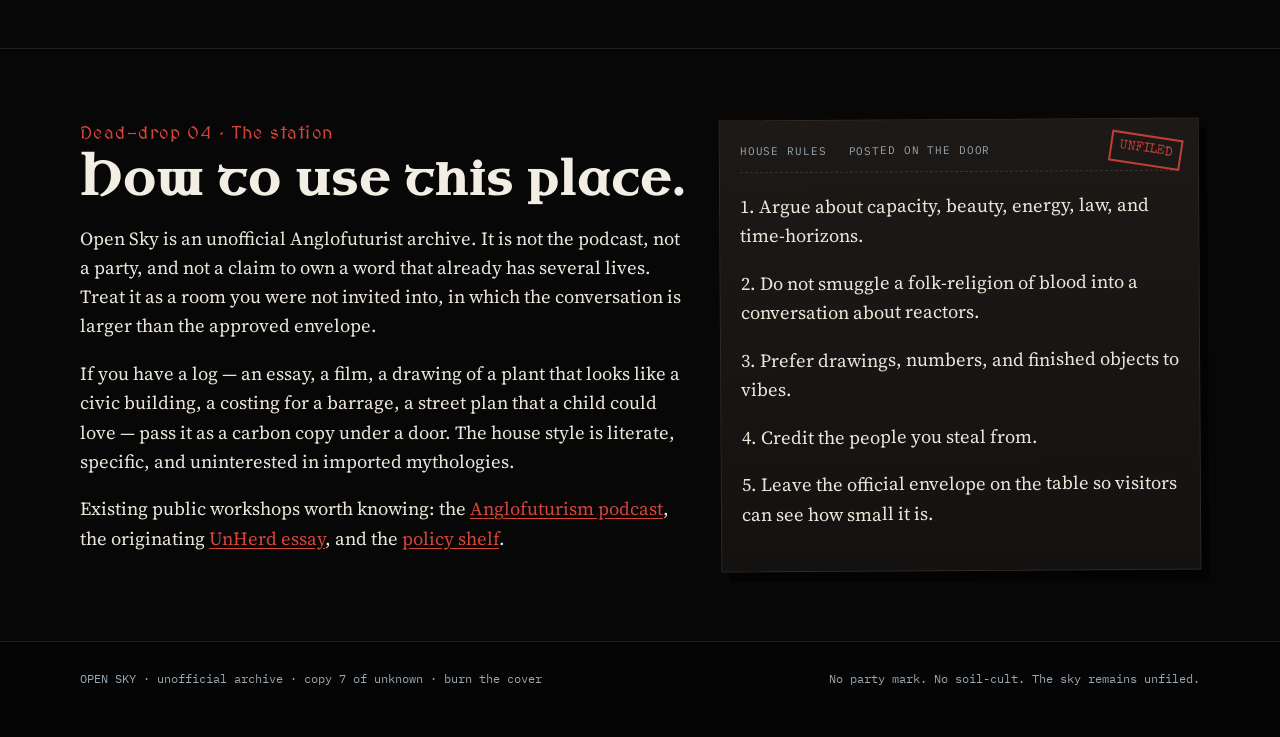
==== commit 2f121828: "Minor Edits to content" ====
--- a/index.html
+++ b/index.html
@@ -10,7 +10,6 @@
   <link href="https://fonts.googleapis.com/css2?family=IM+Fell+English:ital@0;1&family=IBM+Plex+Mono:wght@400;500&family=MedievalSharp&family=Source+Serif+4:ital,opsz,wght@0,8..60,400;0,8..60,600;1,8..60,400&family=Special+Elite&family=Uncial+Antiqua&display=swap" rel="stylesheet">
   <link rel="stylesheet" href="css/station.css?v=14">
   <link rel="icon" href="assets/mark.svg">
-  <script defer src="https://cdn.vercel-insights.com/v1/script.js"></script>
 </head>
 <body>
   <div id="intro" role="dialog" aria-label="Station introduction">
@@ -87,8 +86,8 @@
           </div>
           <h3 class="pledge-title">The pledge</h3>
           <p>If you have been holding a large idea and you have learned to keep it quiet so the room stays pleasant, this station is for that silence. If you feel in your bones that the current permissible discourse doesn't provide meaningful answers to those feelings, this station will nourish you.</p>
-          <p>We will not turn you into a member. We will not hand you a costume. We will put you in reach of other people who are tired of the official page-count and still want to build and talk and learn.</p>
-          <p>If eight of you can sit at one table and learn or create new ideas, you already have a chapter. Until we start building the chapters, you have this archive, and a promise that the next person who finds their way here is not imaginary.</p>
+          <p>When we open up our community hub, we will put you in reach of other people who are tired of the official page-count and still want to build and talk and learn.</p>
+          <p>If four of you can sit at one table and learn or create new ideas, you already have a chapter. Until we start building the chapters, you have this archive, and a promise that the next person who finds their way here is not imaginary.</p>
           <blockquote>No party mark. No soil-cult. Isolation is not a personality. Isolation is what happens when the envelope is too small.</blockquote>
         </article>
       </div>
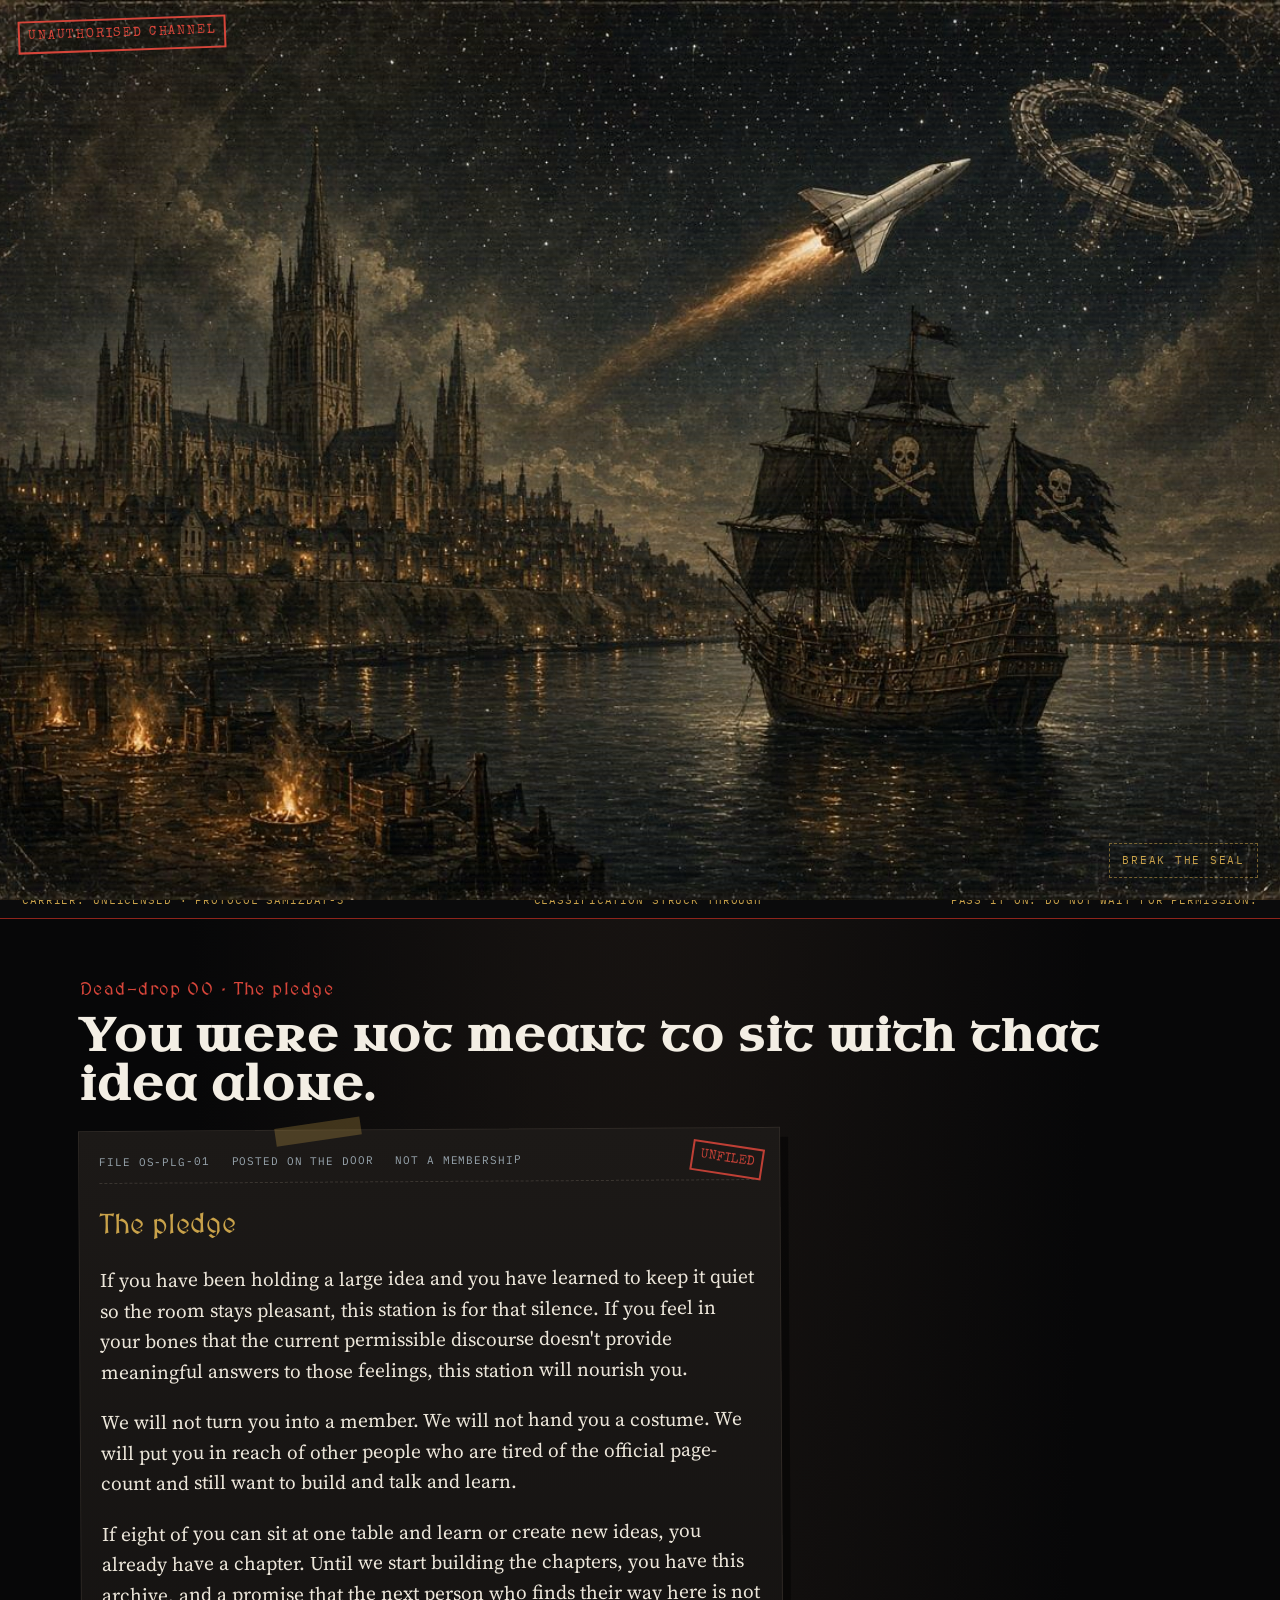
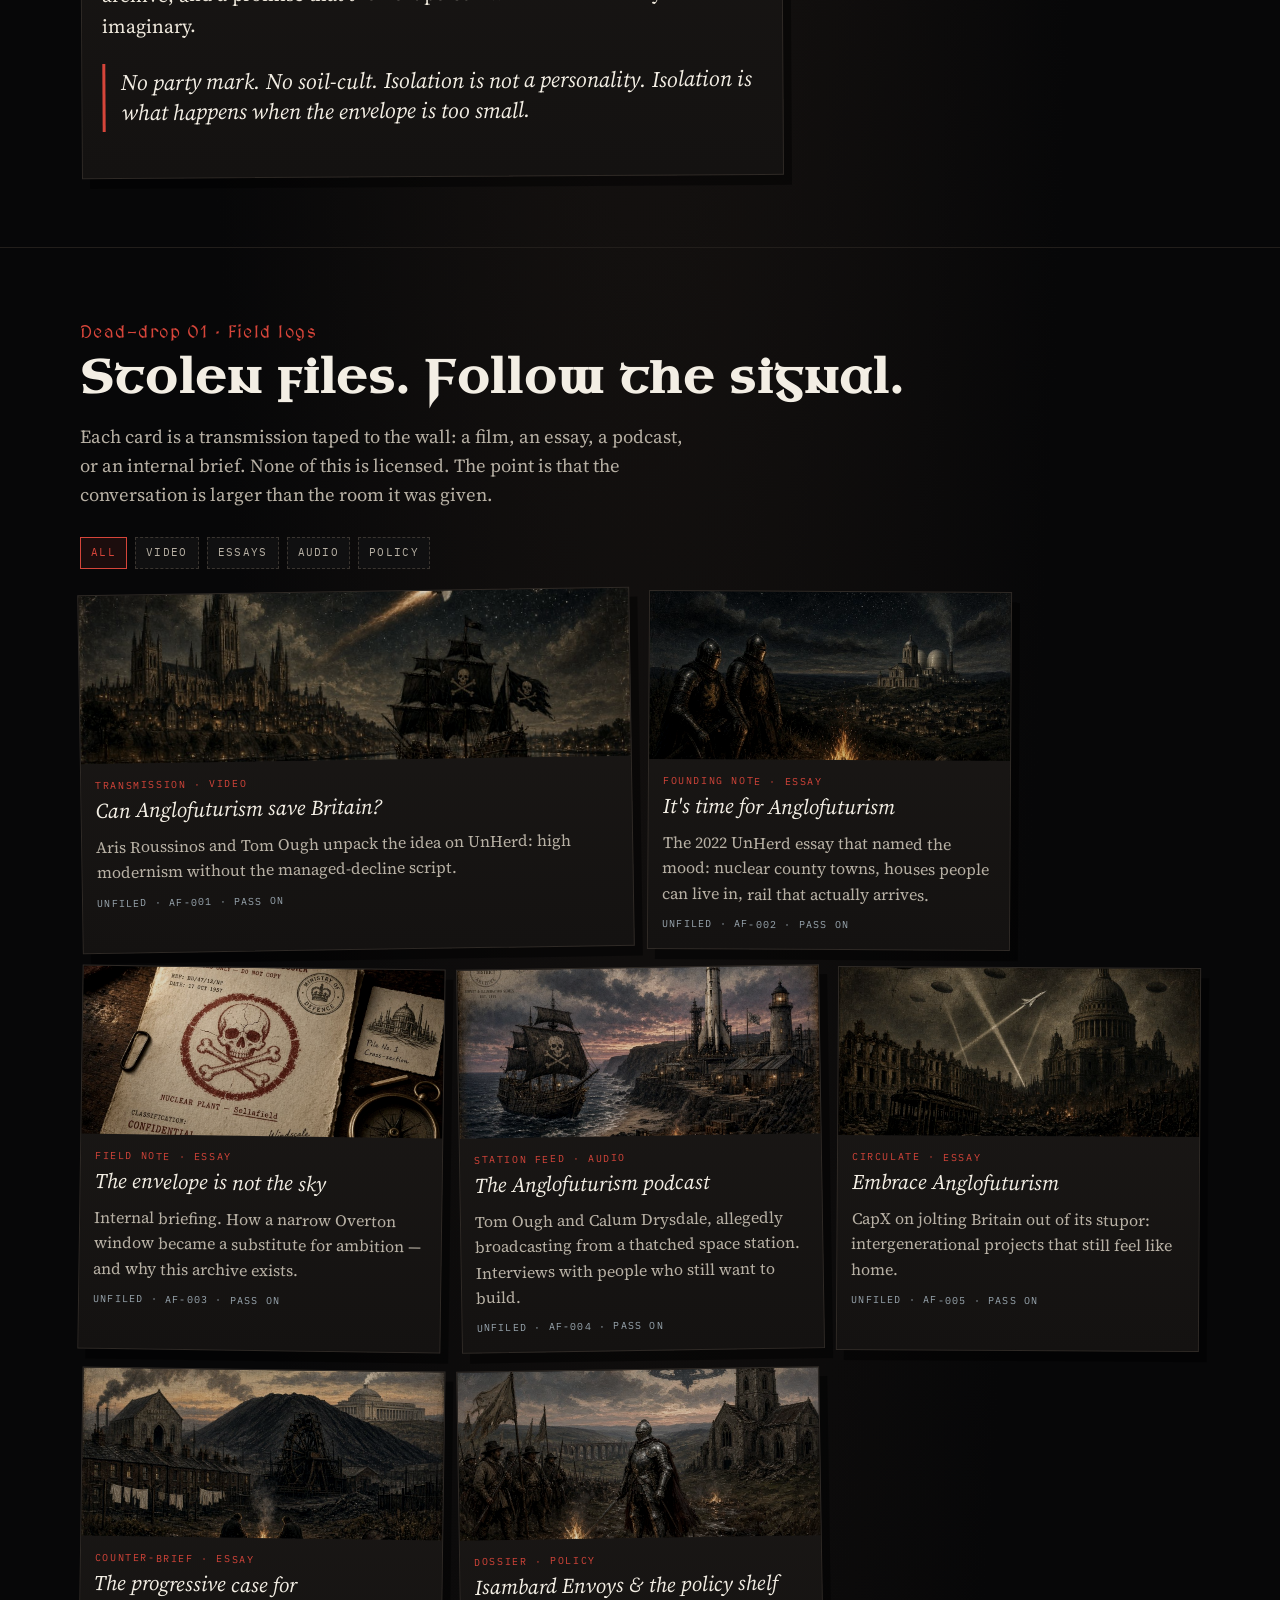
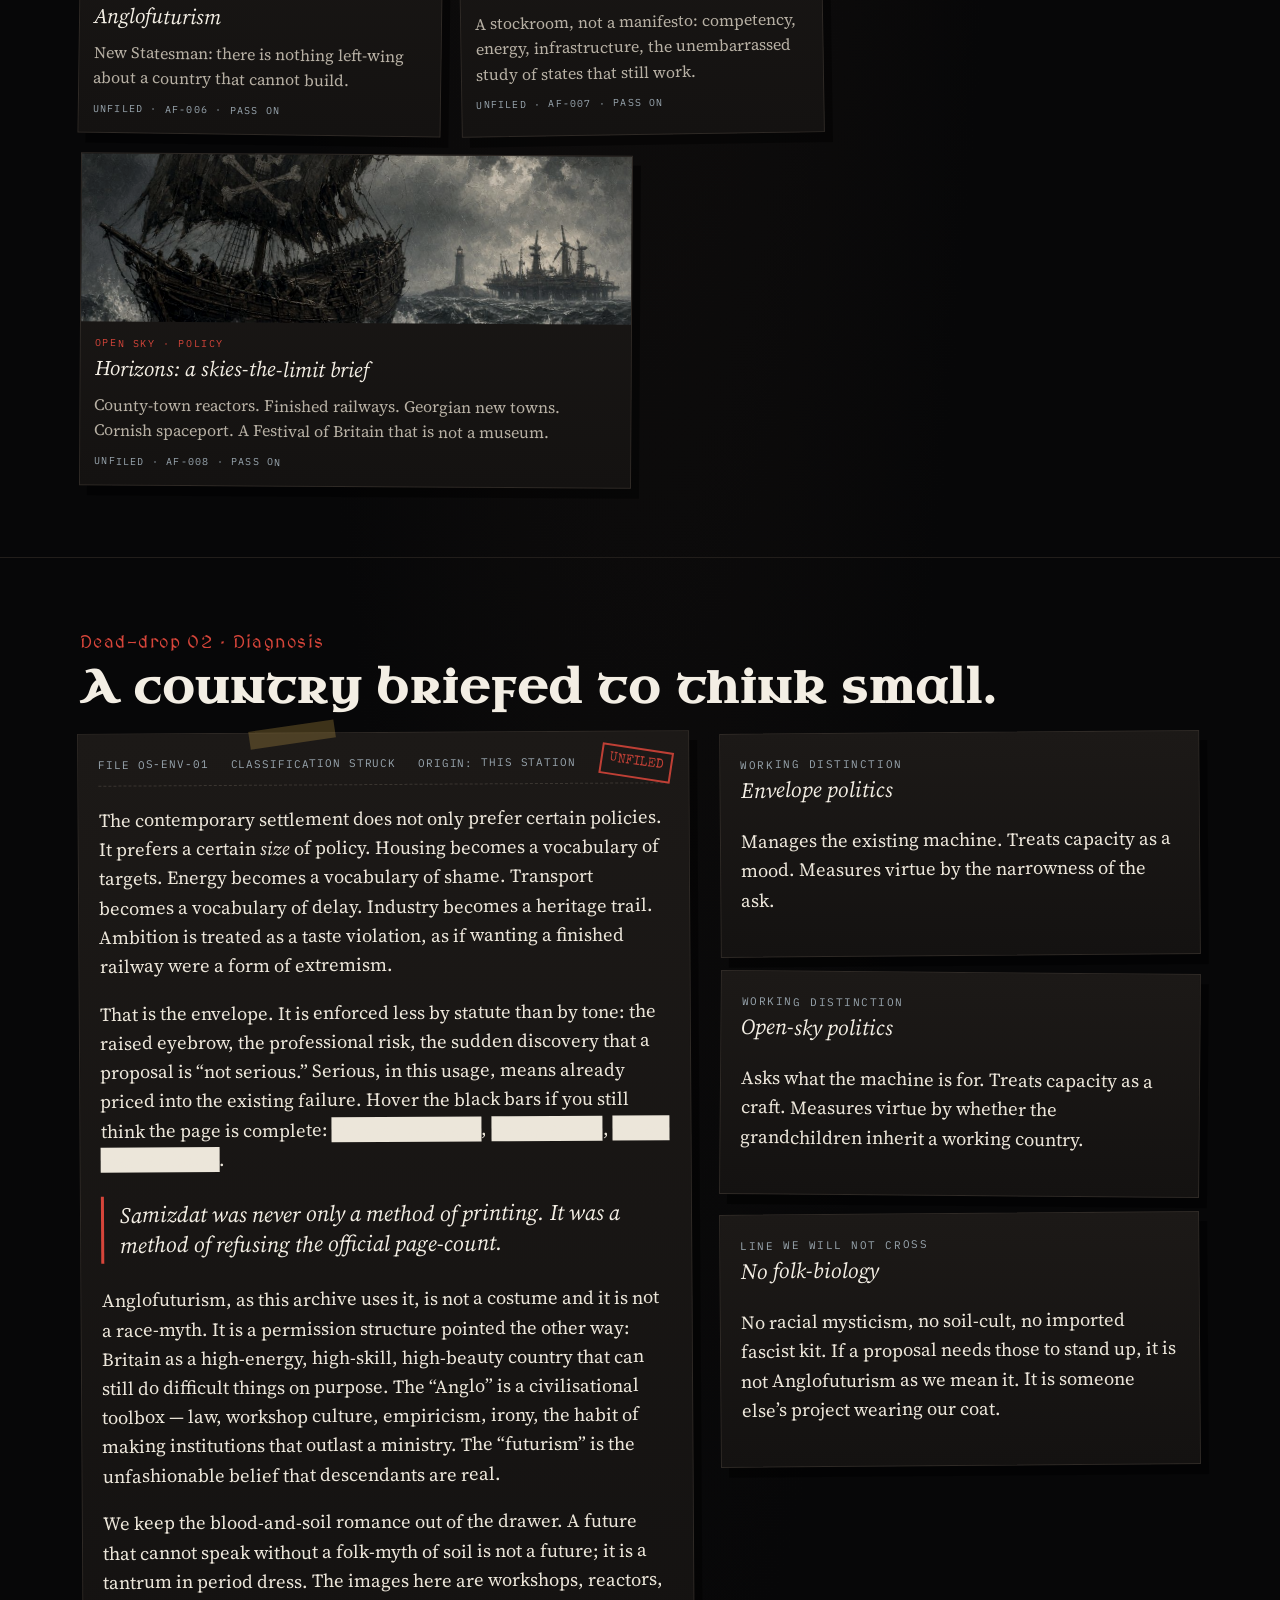
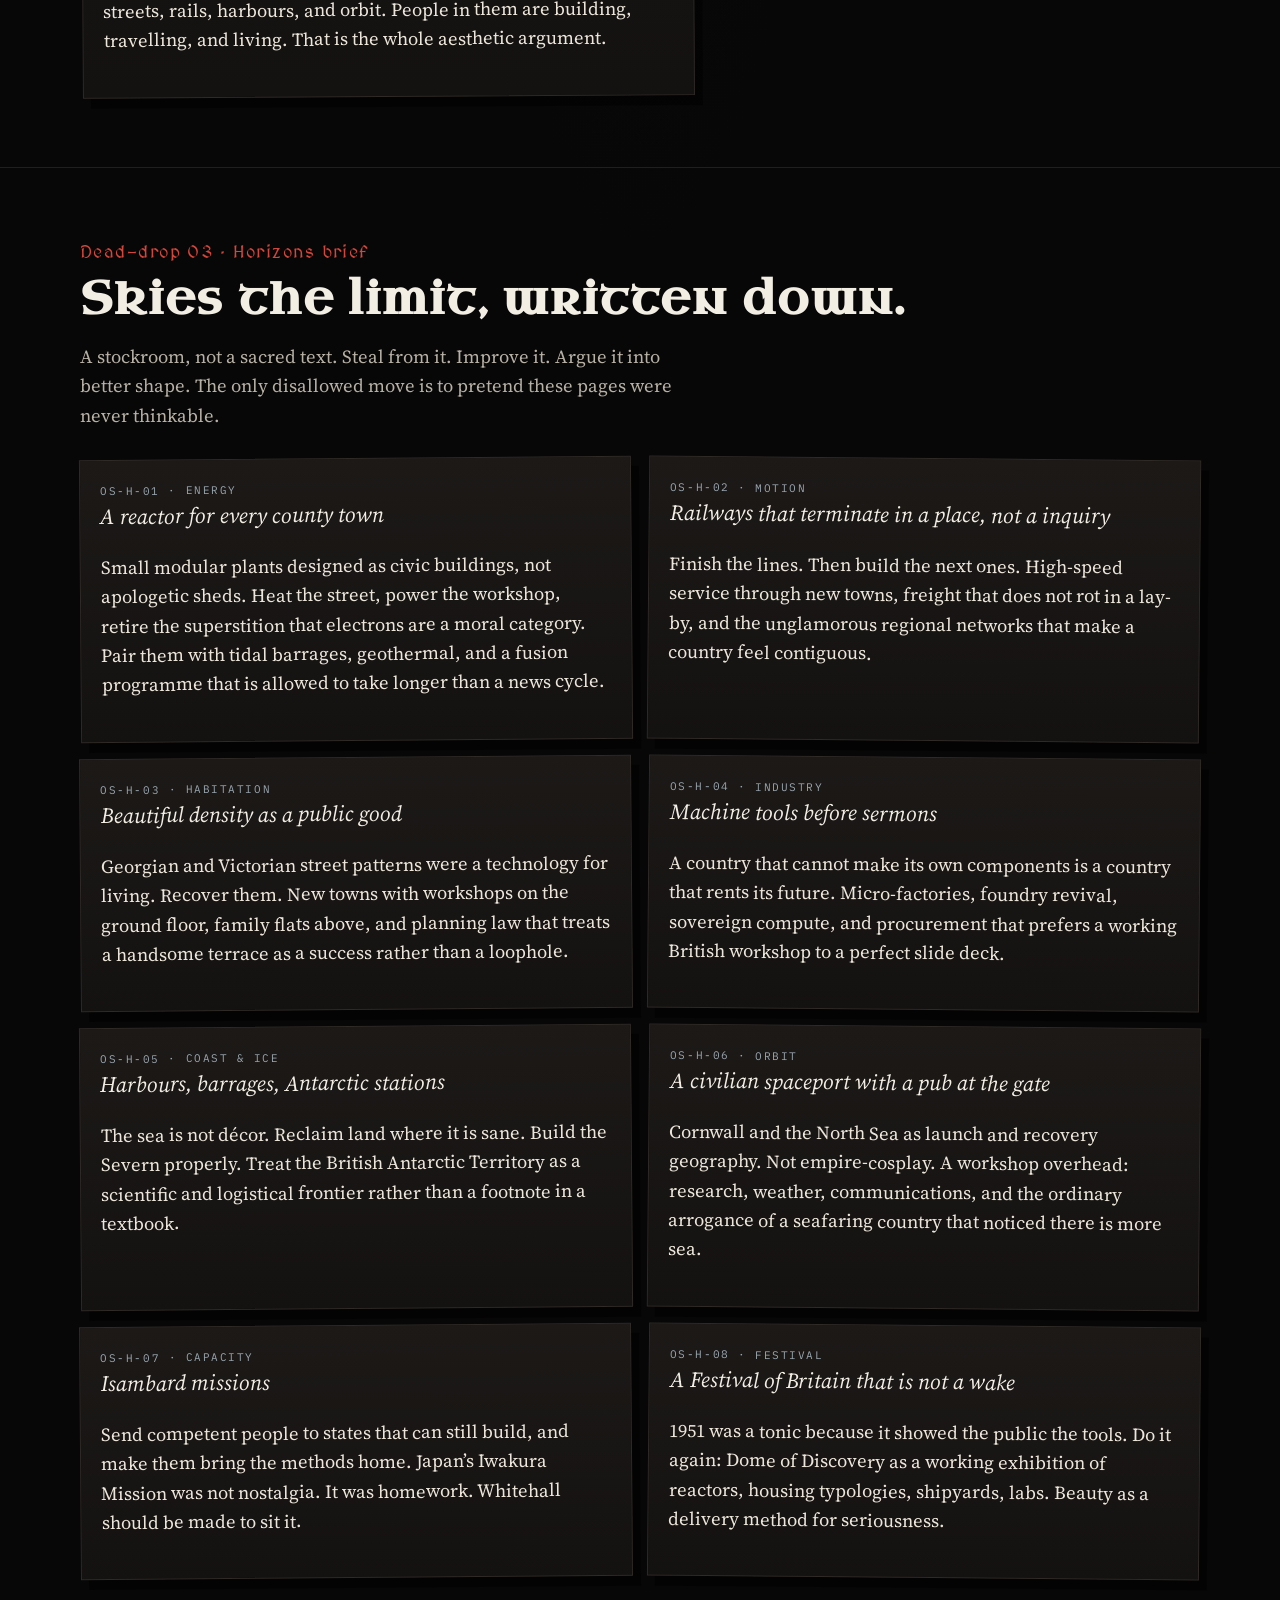
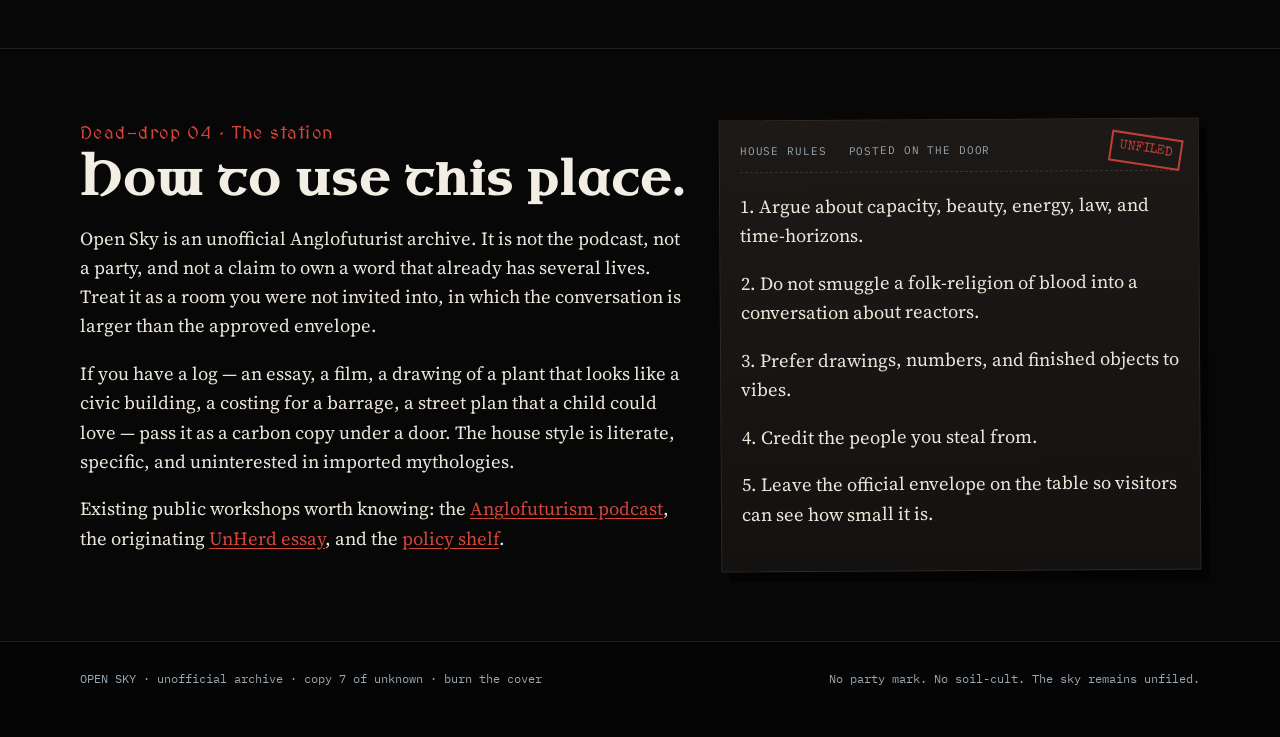
==== commit 917ba8b3: "Roll intercepts to 13–27 Oct window" ====
--- a/index.html
+++ b/index.html
@@ -86,8 +86,8 @@
           </div>
           <h3 class="pledge-title">The pledge</h3>
           <p>If you have been holding a large idea and you have learned to keep it quiet so the room stays pleasant, this station is for that silence. If you feel in your bones that the current permissible discourse doesn't provide meaningful answers to those feelings, this station will nourish you.</p>
-          <p>When we open up our community hub, we will put you in reach of other people who are tired of the official page-count and still want to build and talk and learn.</p>
-          <p>If four of you can sit at one table and learn or create new ideas, you already have a chapter. Until we start building the chapters, you have this archive, and a promise that the next person who finds their way here is not imaginary.</p>
+          <p>We will not turn you into a member. We will not hand you a costume. We will put you in reach of other people who are tired of the official page-count and still want to build and talk and learn.</p>
+          <p>If eight of you can sit at one table and learn or create new ideas, you already have a chapter. Until we start building the chapters, you have this archive, and a promise that the next person who finds their way here is not imaginary.</p>
           <blockquote>No party mark. No soil-cult. Isolation is not a personality. Isolation is what happens when the envelope is too small.</blockquote>
         </article>
       </div>
@@ -246,6 +246,6 @@
     </div>
   </div>
 
-  <script src="js/station.js?v=14"></script>
+  <script src="js/station.js?v=18"></script>
 </body>
 </html>
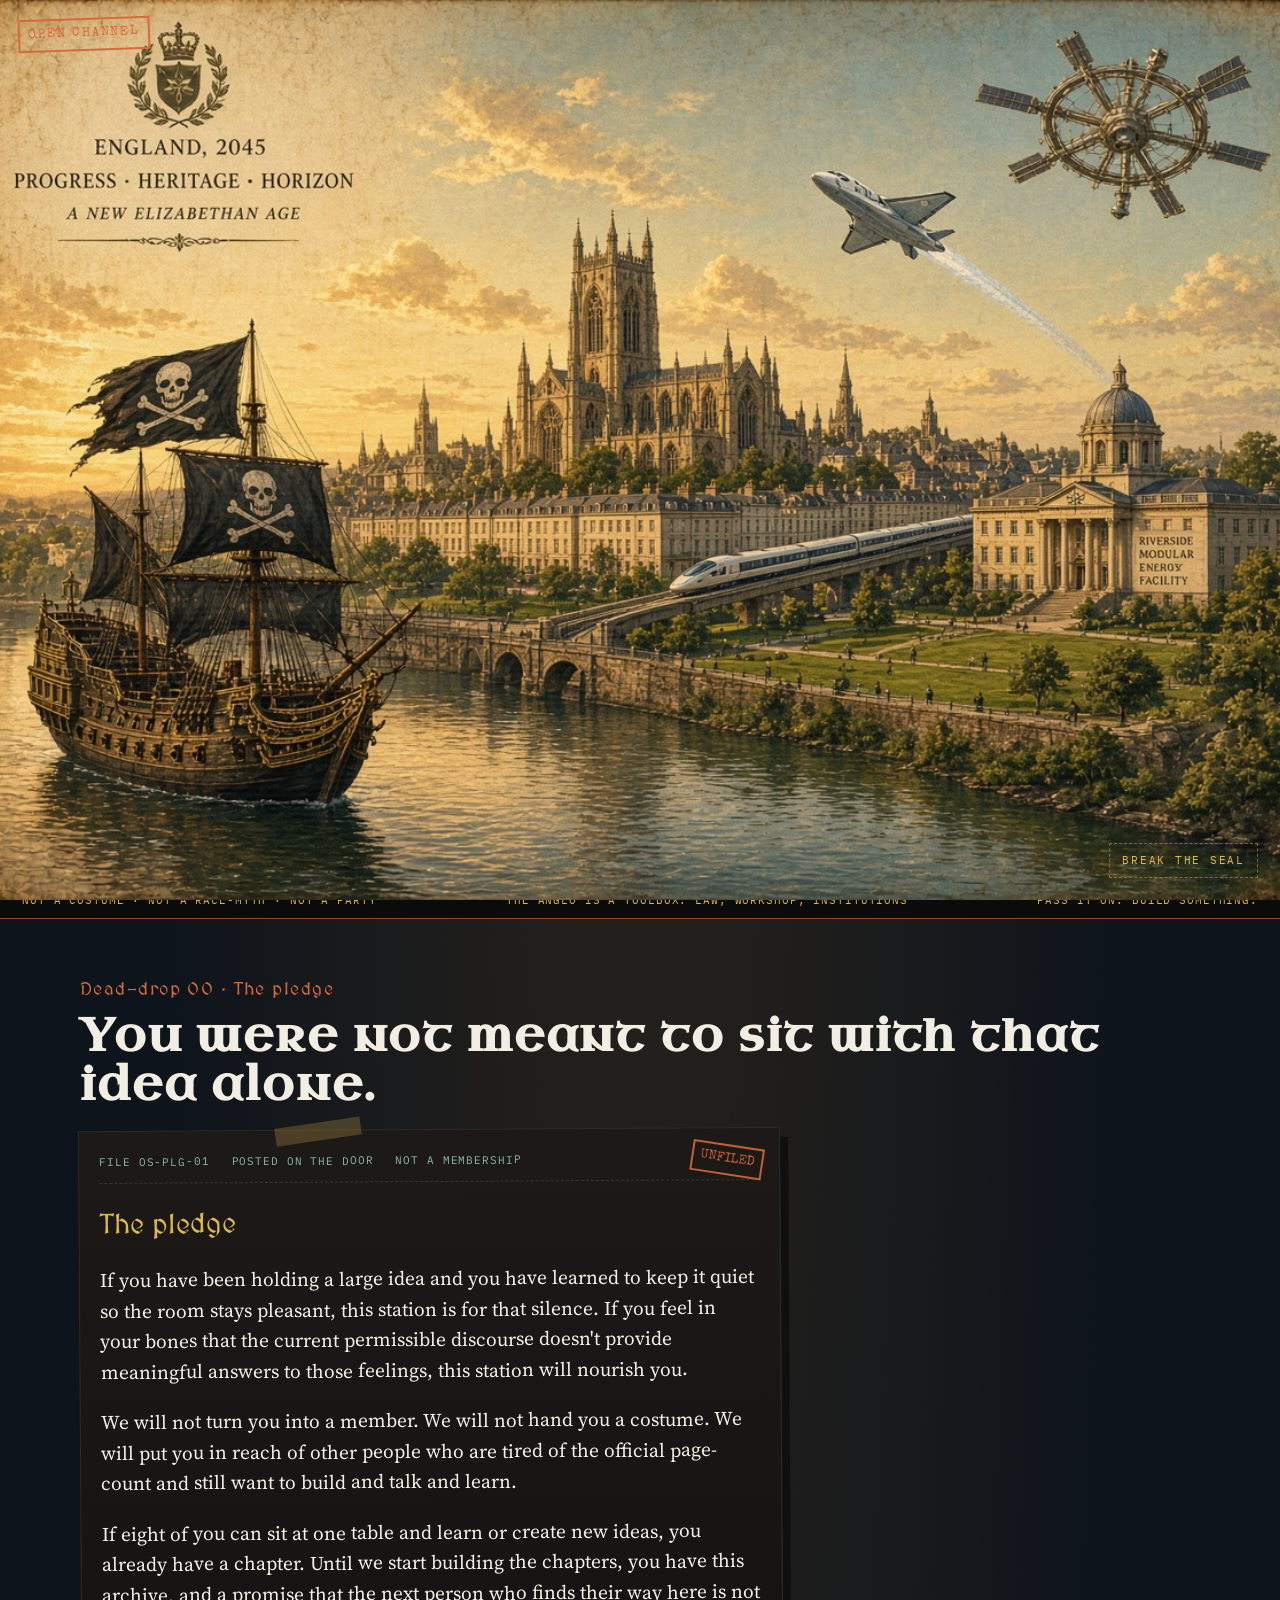
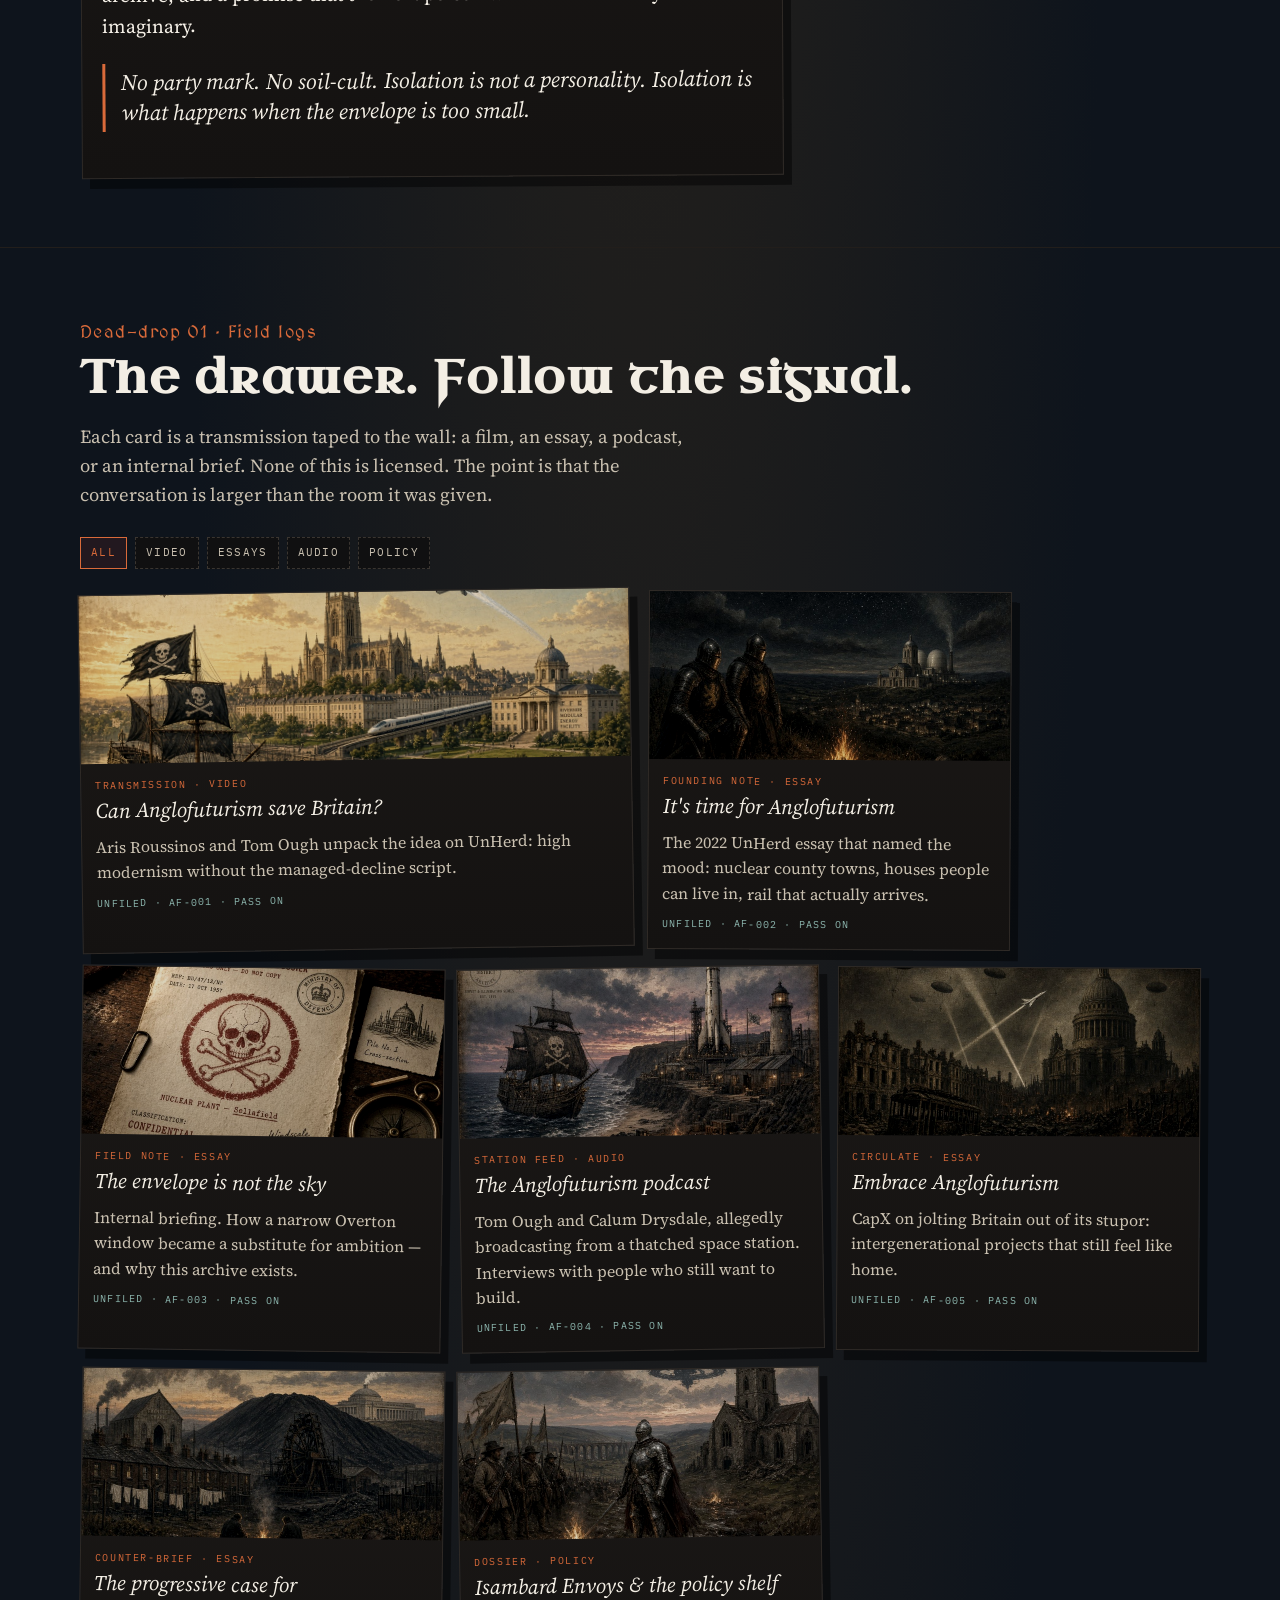
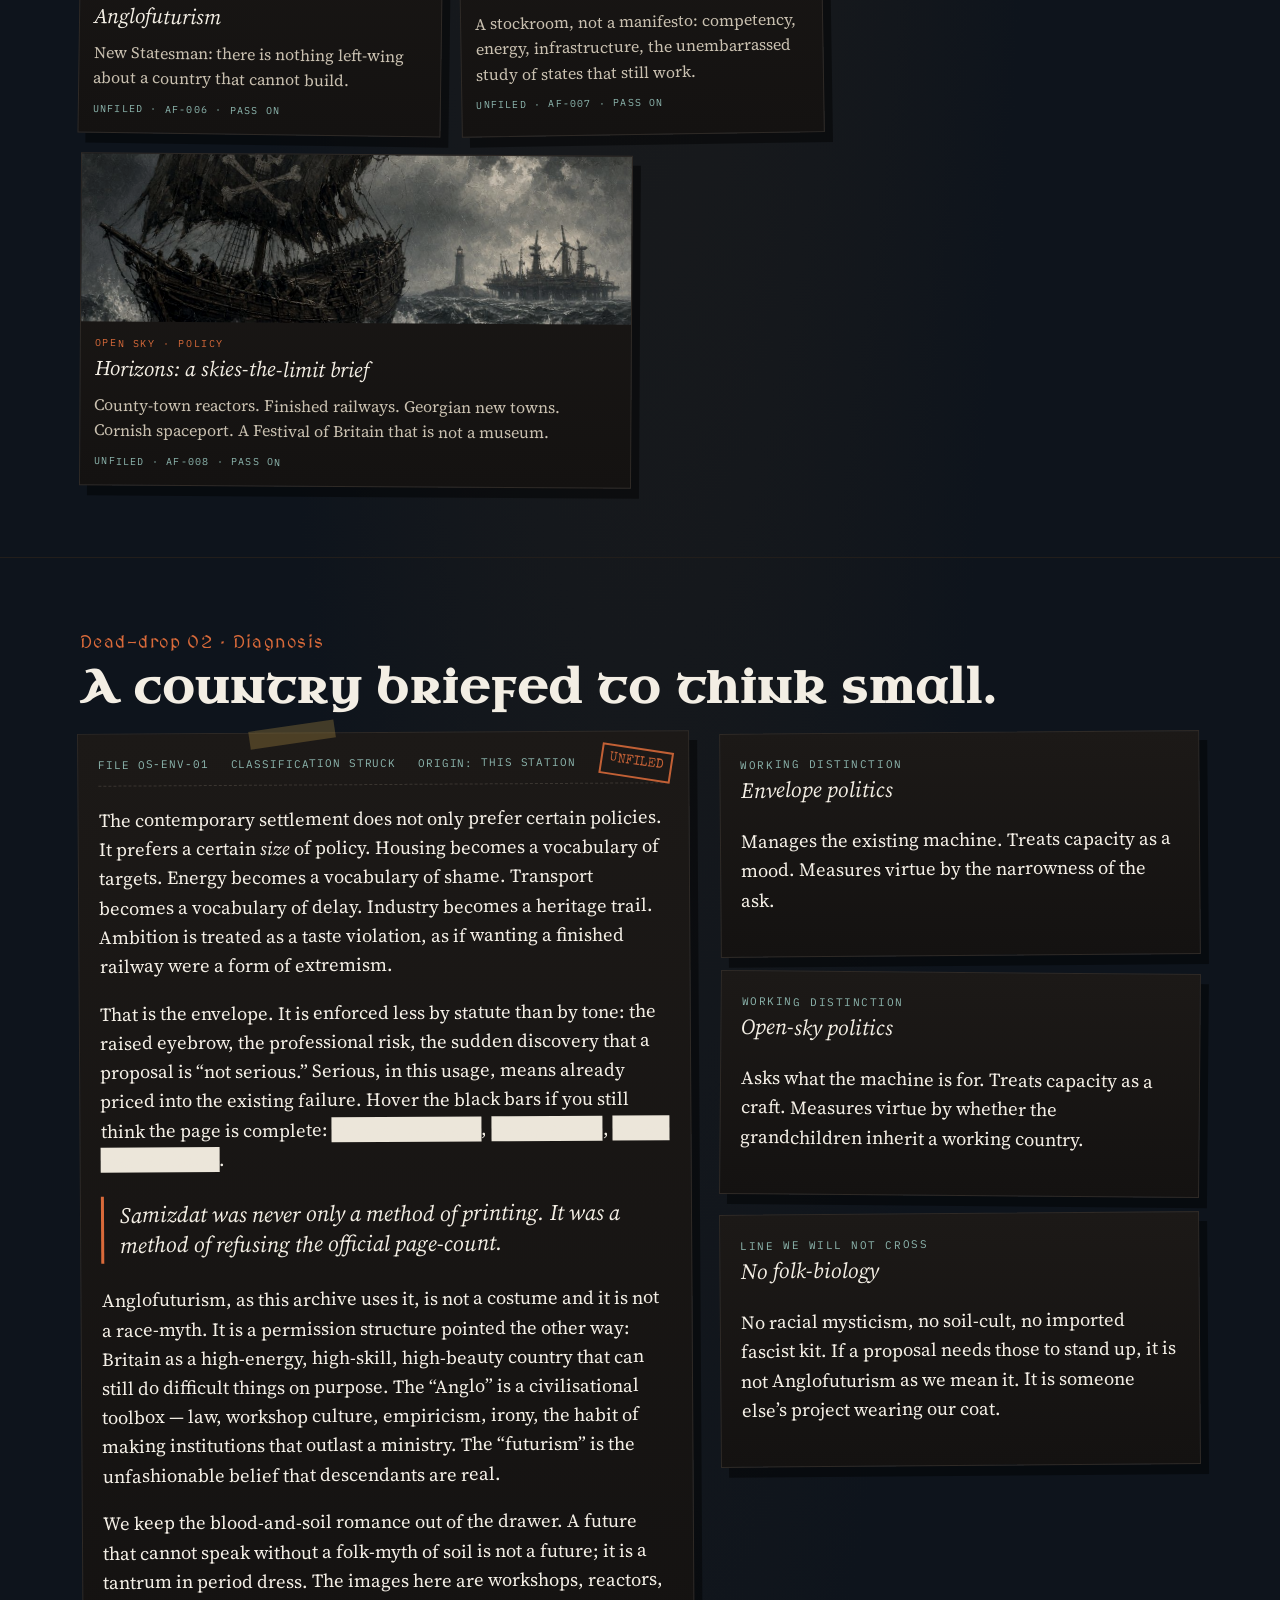
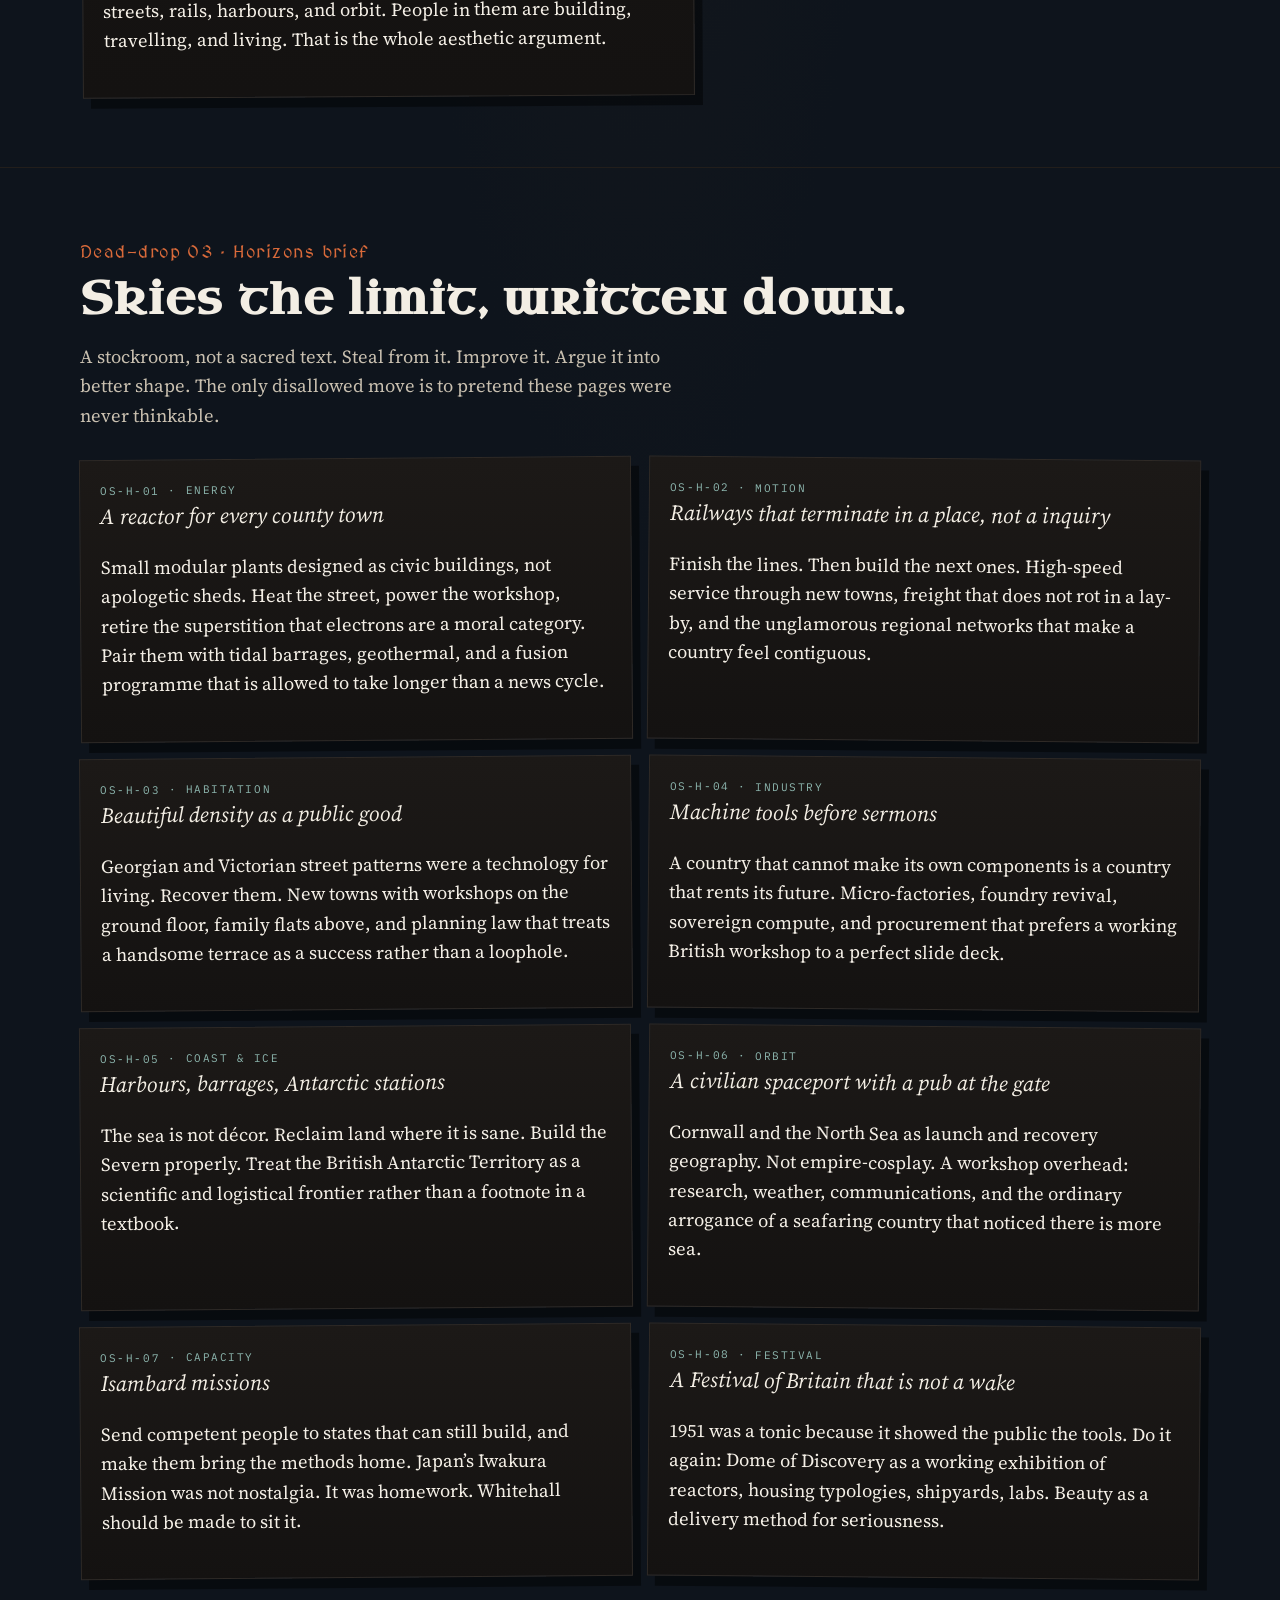
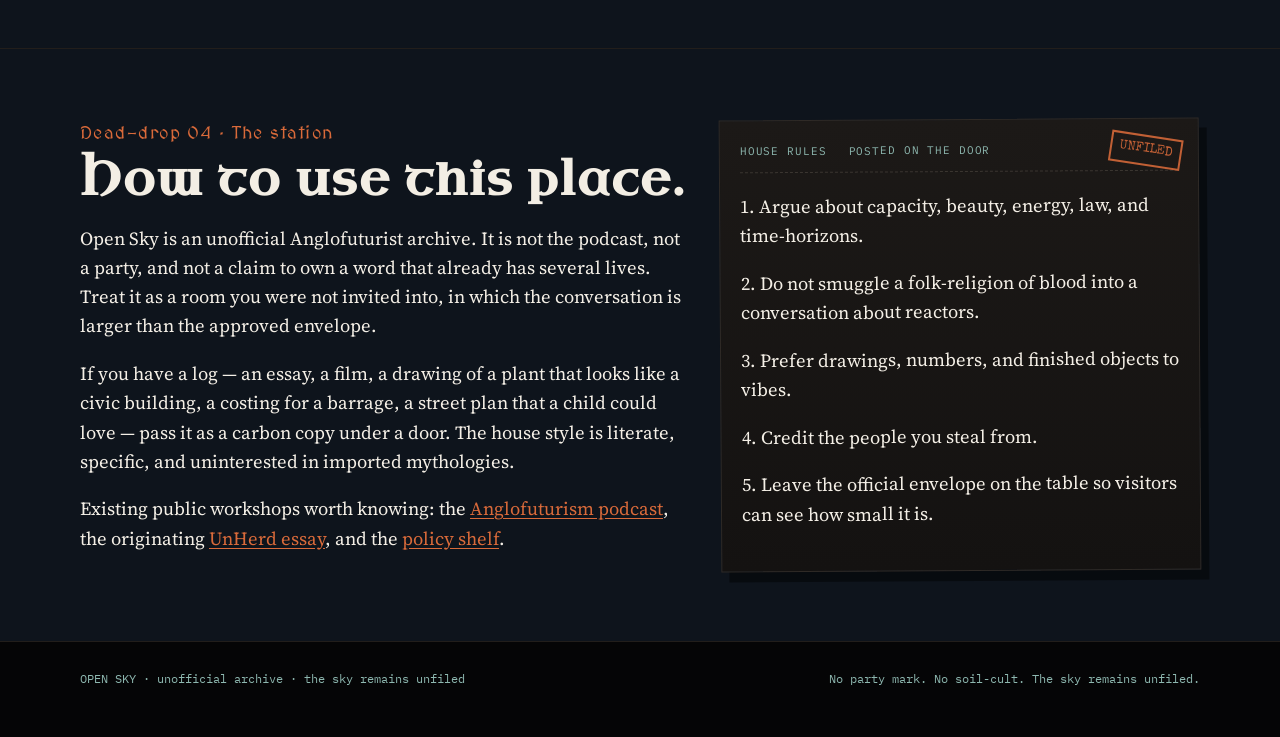
==== commit f2b9deb7: "Remaster landing: plain definition, warmer golden-hour palette, optimistic plates" ====
--- a/index.html
+++ b/index.html
@@ -4,11 +4,11 @@
   <meta charset="utf-8">
   <meta name="viewport" content="width=device-width, initial-scale=1">
   <title>OPEN SKY — unfiled Anglofuturist archive</title>
-  <meta name="description" content="An unofficial samizdat station. The official envelope is too small. Handle as forbidden knowledge.">
+  <meta name="description" content="Open Sky: an unofficial Anglofuturist archive. Britain as a high-energy, high-skill, high-beauty country that can still do difficult things on purpose.">
   <link rel="preconnect" href="https://fonts.googleapis.com">
   <link rel="preconnect" href="https://fonts.gstatic.com" crossorigin>
   <link href="https://fonts.googleapis.com/css2?family=IM+Fell+English:ital@0;1&family=IBM+Plex+Mono:wght@400;500&family=MedievalSharp&family=Source+Serif+4:ital,opsz,wght@0,8..60,400;0,8..60,600;1,8..60,400&family=Special+Elite&family=Uncial+Antiqua&display=swap" rel="stylesheet">
-  <link rel="stylesheet" href="css/station.css?v=14">
+  <link rel="stylesheet" href="css/station.css?v=19">
   <link rel="icon" href="assets/mark.svg">
 </head>
 <body>
@@ -17,7 +17,7 @@
       <source src="assets/intro.mp4" type="video/mp4">
     </video>
     <div class="scan"></div>
-    <div class="intro-warn">UNAUTHORISED CHANNEL</div>
+    <div class="intro-warn">OPEN CHANNEL</div>
     <div class="intro-stage is-waiting">
       <img class="intro-mark" src="assets/mark.svg" alt="Open Sky mark">
       <div class="intro-lines intro-cursor"></div>
@@ -27,7 +27,7 @@
 
   <div class="ticker" aria-hidden="true">
     <div class="ticker-track">
-      INTERCEPTED  ·  NOT FOR THE OFFICIAL CHANNEL  ·  COPY 7 OF UNKNOWN  ·  IF YOU CAN READ THIS THE ENVELOPE HAS ALREADY FAILED  ·  CIRCULATE THEN BURN THE COVER  ·  NO PARTY MARK  ·  NO SOIL-CULT  ·  THE SKY REMAINS UNFILED  ·  INTERCEPTED  ·  NOT FOR THE OFFICIAL CHANNEL  ·  COPY 7 OF UNKNOWN  ·  IF YOU CAN READ THIS THE ENVELOPE HAS ALREADY FAILED  ·  CIRCULATE THEN BURN THE COVER  ·  NO PARTY MARK  ·  NO SOIL-CULT  ·  THE SKY REMAINS UNFILED  ·
+      A BETTER FUTURE IS POSSIBLE  ·  HIGH-ENERGY · HIGH-SKILL · HIGH-BEAUTY  ·  THE ENVELOPE IS NOT THE SKY  ·  BUILD IT  ·  NO PARTY MARK  ·  NO SOIL-CULT  ·  PASS IT ON  ·  A BETTER FUTURE IS POSSIBLE  ·  HIGH-ENERGY · HIGH-SKILL · HIGH-BEAUTY  ·  THE ENVELOPE IS NOT THE SKY  ·  BUILD IT  ·  NO PARTY MARK  ·  NO SOIL-CULT  ·  PASS IT ON  ·
     </div>
   </div>
 
@@ -36,7 +36,7 @@
       <img src="assets/mark.svg" alt="">
       <div>
         <div class="brand-name">OPEN SKY</div>
-        <div class="brand-sub">unfiled / intercepted</div>
+        <div class="brand-sub">unfiled / building</div>
       </div>
     </a>
     <nav>
@@ -52,25 +52,25 @@
 
   <main id="top">
     <section class="hero">
-      <img class="plate" src="assets/hero.jpg" alt="English cathedral town at night with a civilian spaceplane and an orbital station overhead">
+      <img class="plate" src="assets/hero.jpg" alt="Golden-hour English cathedral town with a finished railway, civic reactor, galleon, and civilian spaceplane">
       <div class="hero-copy wrap">
         <div class="stamp-row">
-          <span class="stamp">Samizdat copy</span>
-          <span class="stamp gold">Handle as rumour</span>
-          <span class="stamp black">Do not file</span>
+          <span class="stamp">A better future is possible</span>
+          <span class="stamp gold">High-energy · high-beauty</span>
+          <span class="stamp black">Build it</span>
         </div>
         <h1>The envelope is not the sky.</h1>
-        <p class="lede">You were not meant to be given this page-count. Official Britain issues a narrow paper of things that may be said, and a narrower paper of things that may be built. This station is the rest of the drawer: dissident logs, stolen futures, and policy that still has altitude.</p>
+        <p class="lede">Anglofuturism is a permission structure pointed the other way: Britain as a high-energy, high-skill, high-beauty country that can still do difficult things on purpose. Official Britain issues a narrow paper of what may be said and a narrower paper of what may be built. This station is the rest of the drawer — the futures that still have altitude.</p>
         <div class="cta-row">
-          <a class="btn solid" href="#archive">Crack the logs</a>
-          <a class="btn" href="#horizons">Read the unfiled brief</a>
+          <a class="btn solid" href="#horizons">See the vision</a>
+          <a class="btn" href="#archive">Crack the logs</a>
         </div>
       </div>
     </section>
     <div class="notice">
-      <span>Carrier: unlicensed · protocol samizdat-3</span>
-      <span>Classification struck through</span>
-      <span>Pass it on. Do not wait for permission.</span>
+      <span>Not a costume · not a race-myth · not a party</span>
+      <span>The Anglo is a toolbox: law, workshop, institutions</span>
+      <span>Pass it on. Build something.</span>
     </div>
 
     <section id="pledge">
@@ -106,7 +106,7 @@
     <section id="archive">
       <div class="wrap">
         <p class="kicker">Dead-drop 01 · Field logs</p>
-        <h2>Stolen files. Follow the signal.</h2>
+        <h2>The drawer. Follow the signal.</h2>
         <p class="deck">Each card is a transmission taped to the wall: a film, an essay, a podcast, or an internal brief. None of this is licensed. The point is that the conversation is larger than the room it was given.</p>
         <div class="filters">
           <button class="filter on" data-kind="all" type="button">All</button>
@@ -234,7 +234,7 @@
 
   <footer>
     <div class="wrap">
-      <div>OPEN SKY · unofficial archive · copy 7 of unknown · burn the cover</div>
+      <div>OPEN SKY · unofficial archive · the sky remains unfiled</div>
       <div>No party mark. No soil-cult. The sky remains unfiled.</div>
     </div>
   </footer>
@@ -247,5 +247,9 @@
   </div>
 
   <script src="js/station.js?v=18"></script>
+  <script>
+    window.va = window.va || function () { (window.vaq = window.vaq || []).push(arguments); };
+  </script>
+  <script defer src="/_vercel/insights/script.js"></script>
 </body>
 </html>
--- a/css/station.css
+++ b/css/station.css
@@ -1,15 +1,17 @@
-/* OPEN SKY — dark station */
+/* OPEN SKY — luminous station */
 :root {
-  --void: #070708;
-  --ink: #ece6da;
-  --ink-dim: #b7b0a4;
-  --panel: #121114;
-  --line: #3a3530;
-  --brass: #c9a24a;
-  --brass-dim: #8a6e32;
-  --stamp: #d6453a;
-  --stamp-deep: #8e241c;
-  --fog: #9aa7b0;
+  --void: #0e141c;
+  --ink: #f4efe6;
+  --ink-dim: #c9c0b0;
+  --panel: #161d28;
+  --line: #4a4034;
+  --brass: #e0b84a;
+  --brass-dim: #b08a30;
+  --stamp: #d96a3a;
+  --stamp-deep: #a04020;
+  --fog: #8eb8b0;
+  --teal: #6aafa0;
+  --gold: #e8c56a;
   --type: "Special Elite", "Courier Prime", ui-monospace, monospace;
   --serif: "IM Fell English", "Source Serif 4", "Iowan Old Style", Georgia, serif;
   --display: "Uncial Antiqua", "IM Fell English", Georgia, serif;
@@ -22,7 +24,7 @@
 body {
   position: relative;
   z-index: 0;
-  background: radial-gradient(ellipse at 50% -10%, #1c1714 0%, var(--void) 52%), #070708;
+  background: radial-gradient(ellipse at 50% -10%, #2a241c 0%, var(--void) 55%), #0e141c;
   color: var(--ink);
   font-family: var(--serif);
   font-size: 18.5px;
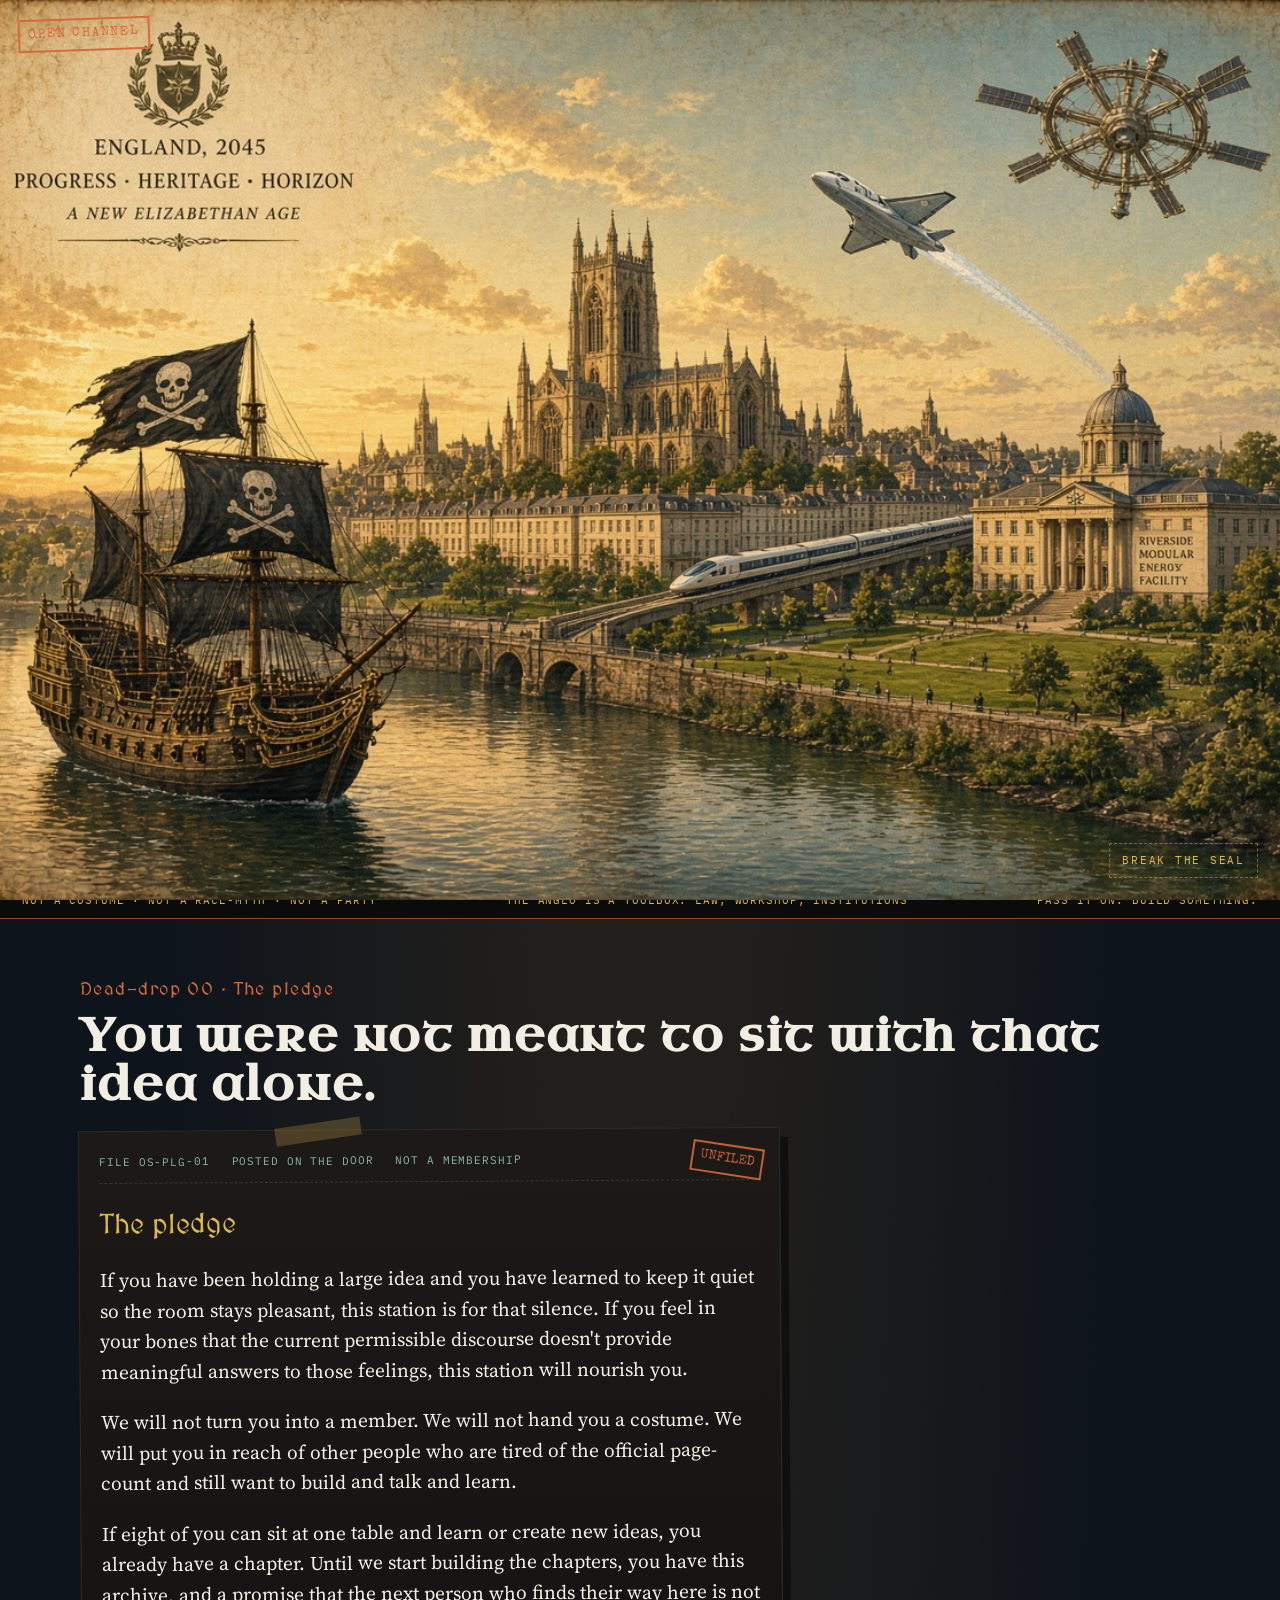
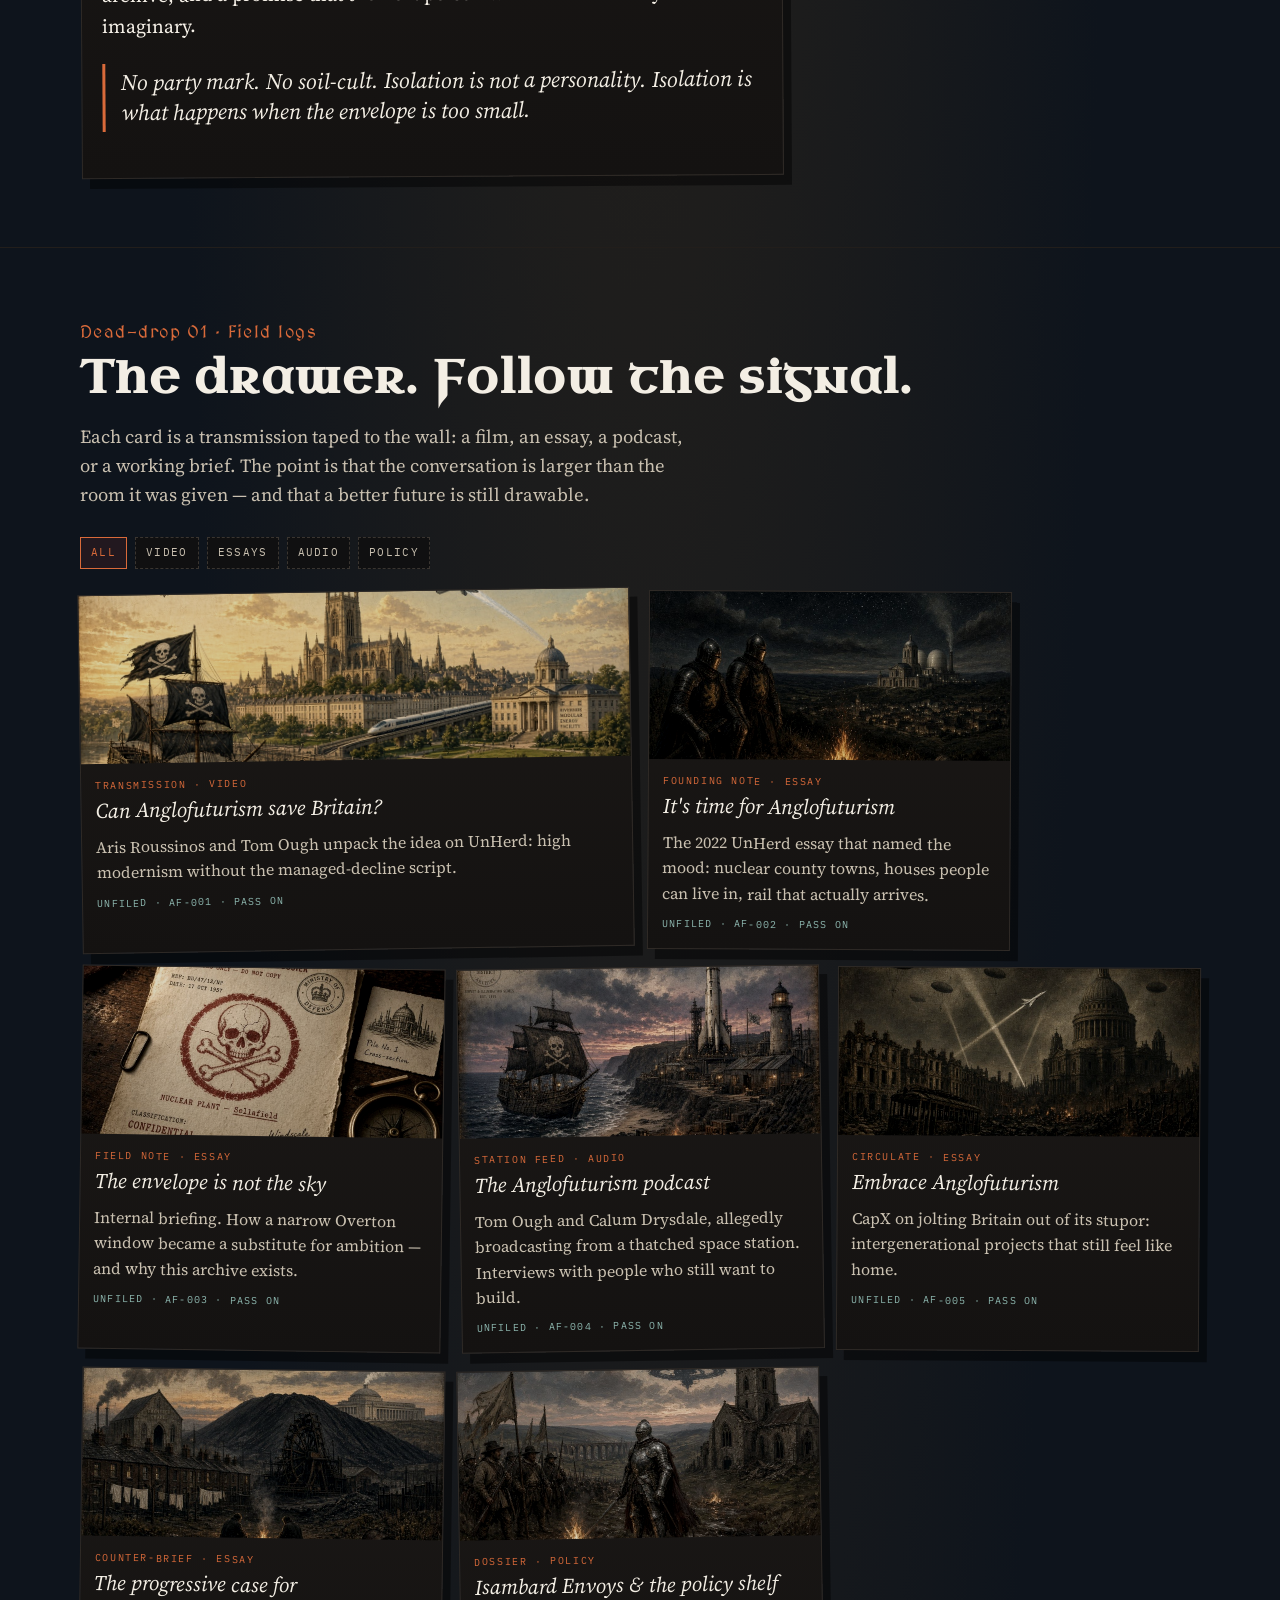
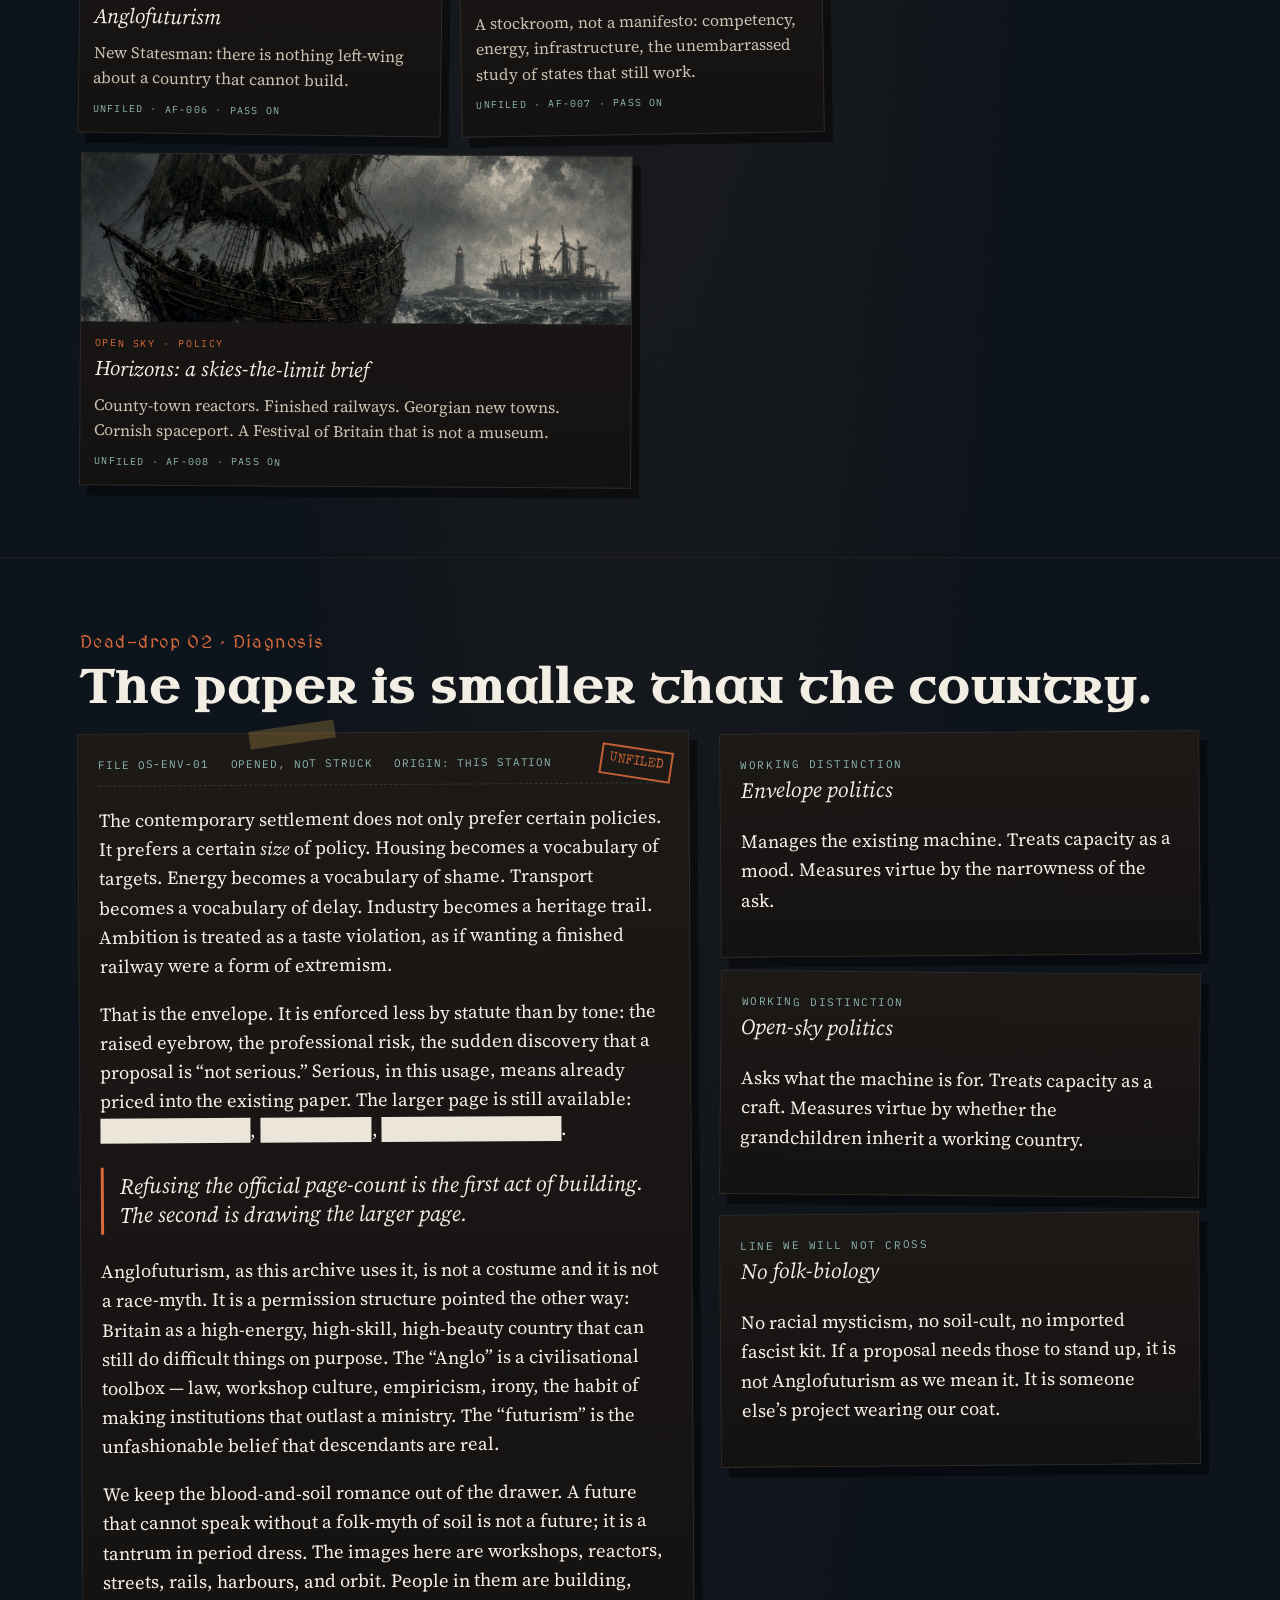
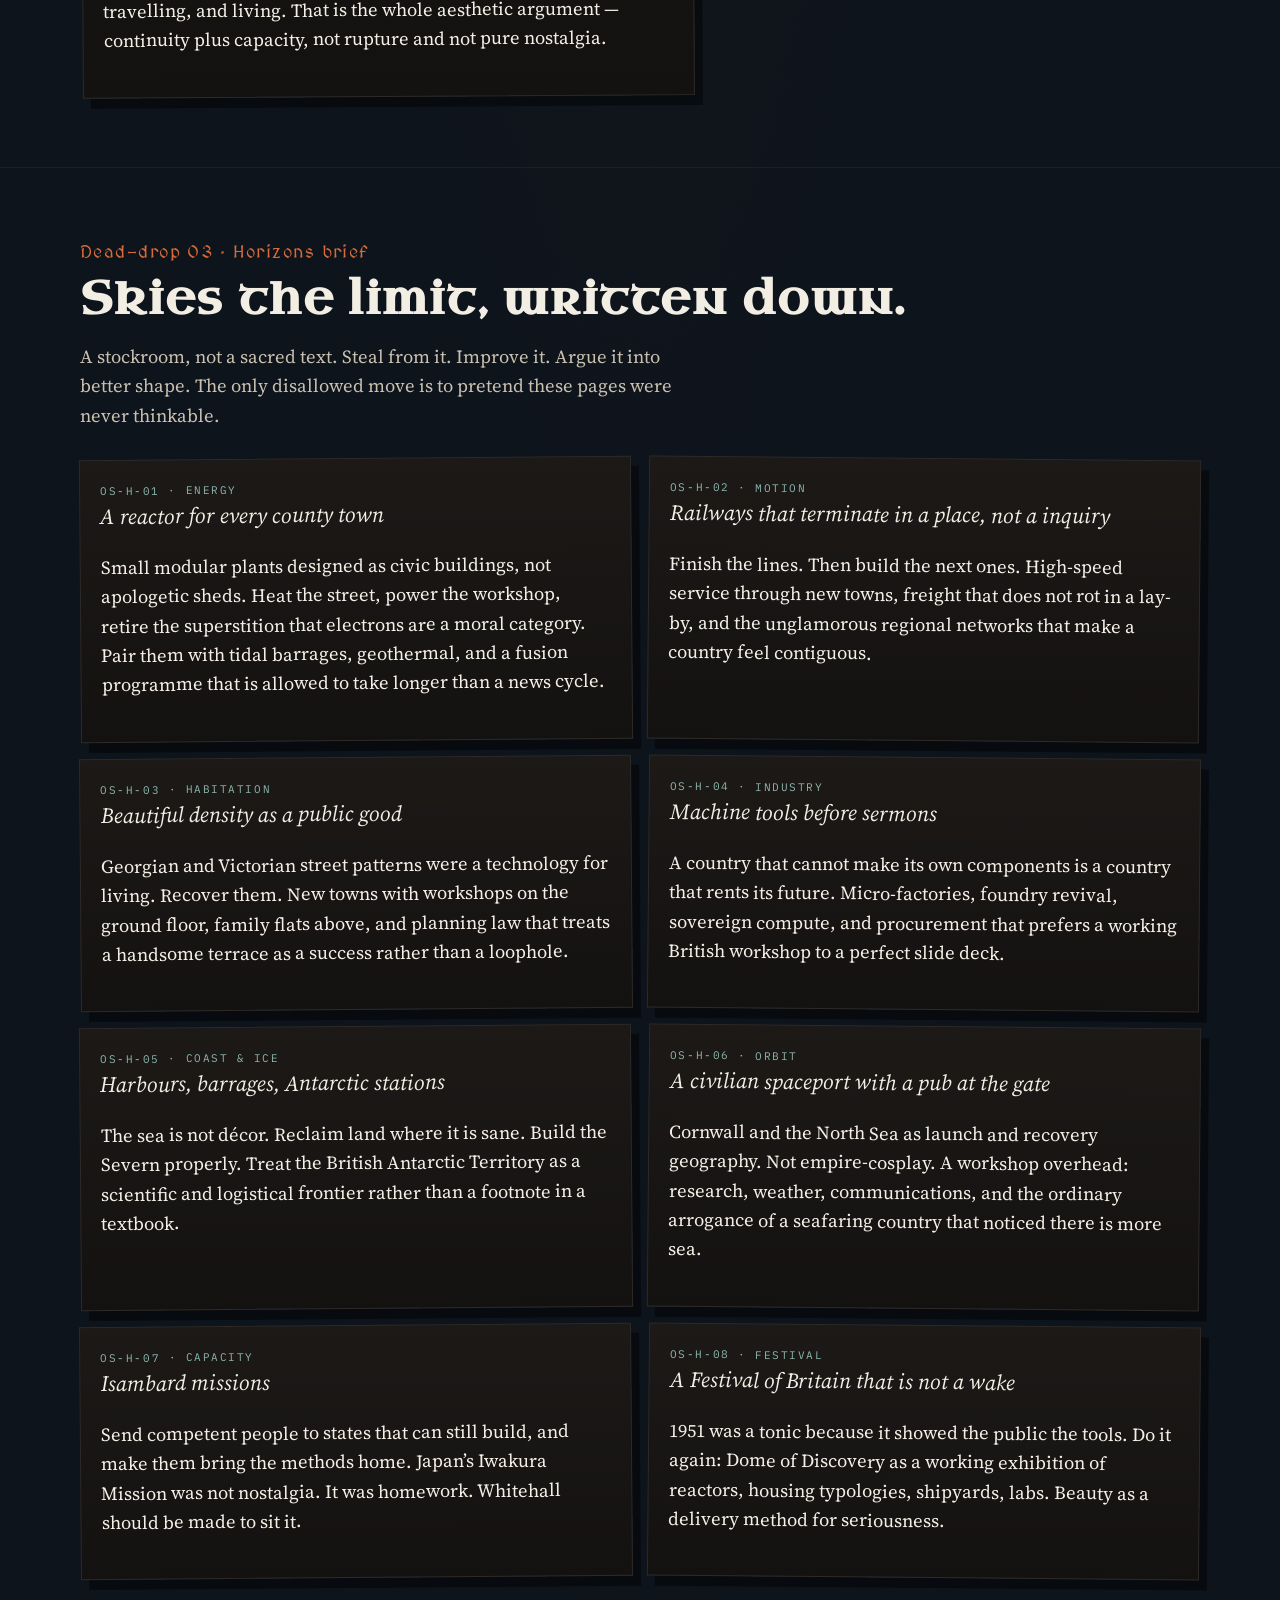
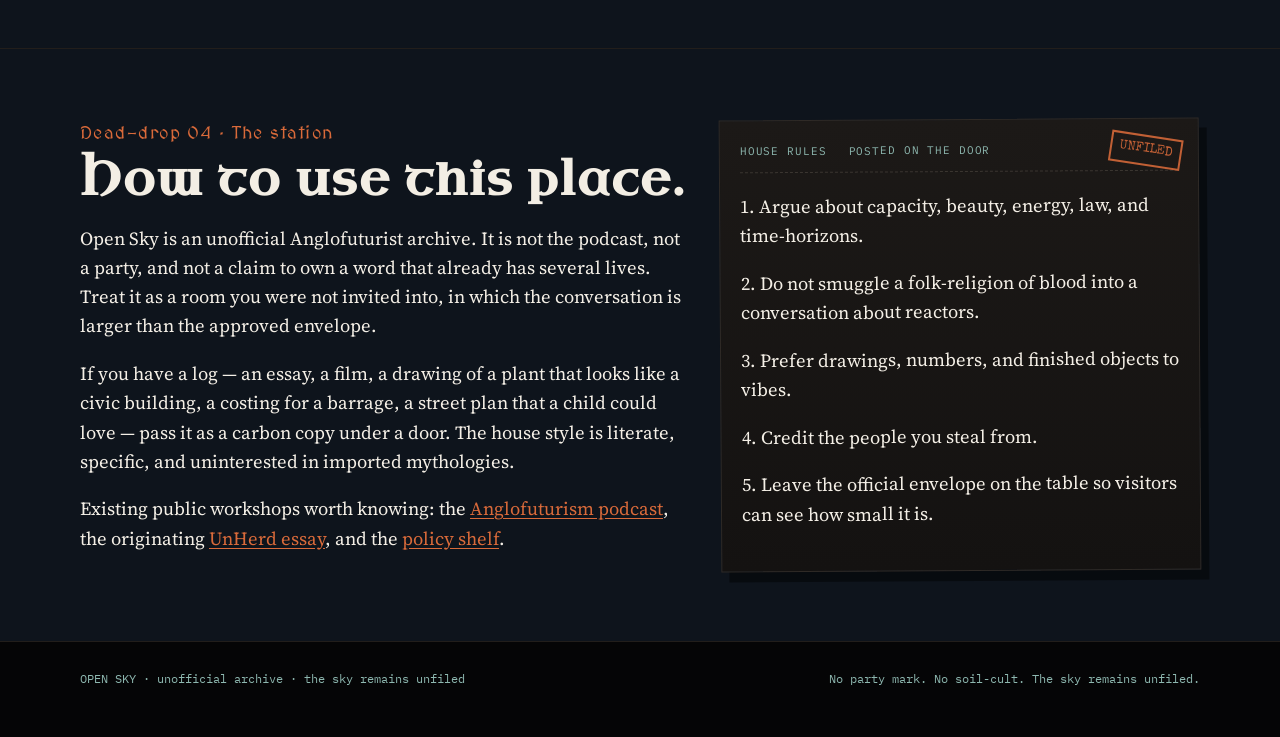
==== commit 9db72349: "Raise temperature in diagnosis and log cards" ====
--- a/index.html
+++ b/index.html
@@ -107,7 +107,7 @@
       <div class="wrap">
         <p class="kicker">Dead-drop 01 · Field logs</p>
         <h2>The drawer. Follow the signal.</h2>
-        <p class="deck">Each card is a transmission taped to the wall: a film, an essay, a podcast, or an internal brief. None of this is licensed. The point is that the conversation is larger than the room it was given.</p>
+        <p class="deck">Each card is a transmission taped to the wall: a film, an essay, a podcast, or a working brief. The point is that the conversation is larger than the room it was given — and that a better future is still drawable.</p>
         <div class="filters">
           <button class="filter on" data-kind="all" type="button">All</button>
           <button class="filter" data-kind="video" type="button">Video</button>
@@ -122,20 +122,20 @@
     <section id="envelope">
       <div class="wrap">
         <p class="kicker">Dead-drop 02 · Diagnosis</p>
-        <h2>A country briefed to think small.</h2>
+        <h2>The paper is smaller than the country.</h2>
         <div class="columns">
           <article class="dossier">
             <span class="tape" aria-hidden="true"></span>
             <div class="meta-strip">
               <span>File OS-ENV-01</span>
-              <span>Classification struck</span>
+              <span>Opened, not struck</span>
               <span>Origin: this station</span>
             </div>
             <p>The contemporary settlement does not only prefer certain policies. It prefers a certain <em>size</em> of policy. Housing becomes a vocabulary of targets. Energy becomes a vocabulary of shame. Transport becomes a vocabulary of delay. Industry becomes a heritage trail. Ambition is treated as a taste violation, as if wanting a finished railway were a form of extremism.</p>
-            <p>That is the envelope. It is enforced less by statute than by tone: the raised eyebrow, the professional risk, the sudden discovery that a proposal is “not serious.” Serious, in this usage, means already priced into the existing failure. Hover the black bars if you still think the page is complete: <span class="redact" title="struck from the official brief">finished railways</span>, <span class="redact" title="struck from the official brief">cheap atoms</span>, <span class="redact" title="struck from the official brief">a state that can build</span>.</p>
-            <blockquote>Samizdat was never only a method of printing. It was a method of refusing the official page-count.</blockquote>
+            <p>That is the envelope. It is enforced less by statute than by tone: the raised eyebrow, the professional risk, the sudden discovery that a proposal is “not serious.” Serious, in this usage, means already priced into the existing paper. The larger page is still available: <span class="redact" title="on the larger page">finished railways</span>, <span class="redact" title="on the larger page">cheap atoms</span>, <span class="redact" title="on the larger page">a state that can build</span>.</p>
+            <blockquote>Refusing the official page-count is the first act of building. The second is drawing the larger page.</blockquote>
             <p>Anglofuturism, as this archive uses it, is not a costume and it is not a race-myth. It is a permission structure pointed the other way: Britain as a high-energy, high-skill, high-beauty country that can still do difficult things on purpose. The “Anglo” is a civilisational toolbox — law, workshop culture, empiricism, irony, the habit of making institutions that outlast a ministry. The “futurism” is the unfashionable belief that descendants are real.</p>
-            <p>We keep the blood-and-soil romance out of the drawer. A future that cannot speak without a folk-myth of soil is not a future; it is a tantrum in period dress. The images here are workshops, reactors, streets, rails, harbours, and orbit. People in them are building, travelling, and living. That is the whole aesthetic argument.</p>
+            <p>We keep the blood-and-soil romance out of the drawer. A future that cannot speak without a folk-myth of soil is not a future; it is a tantrum in period dress. The images here are workshops, reactors, streets, rails, harbours, and orbit. People in them are building, travelling, and living. That is the whole aesthetic argument — continuity plus capacity, not rupture and not pure nostalgia.</p>
           </article>
           <aside>
             <div class="card">
@@ -246,7 +246,7 @@
     </div>
   </div>
 
-  <script src="js/station.js?v=18"></script>
+  <script src="js/station.js?v=19"></script>
   <script>
     window.va = window.va || function () { (window.vaq = window.vaq || []).push(arguments); };
   </script>
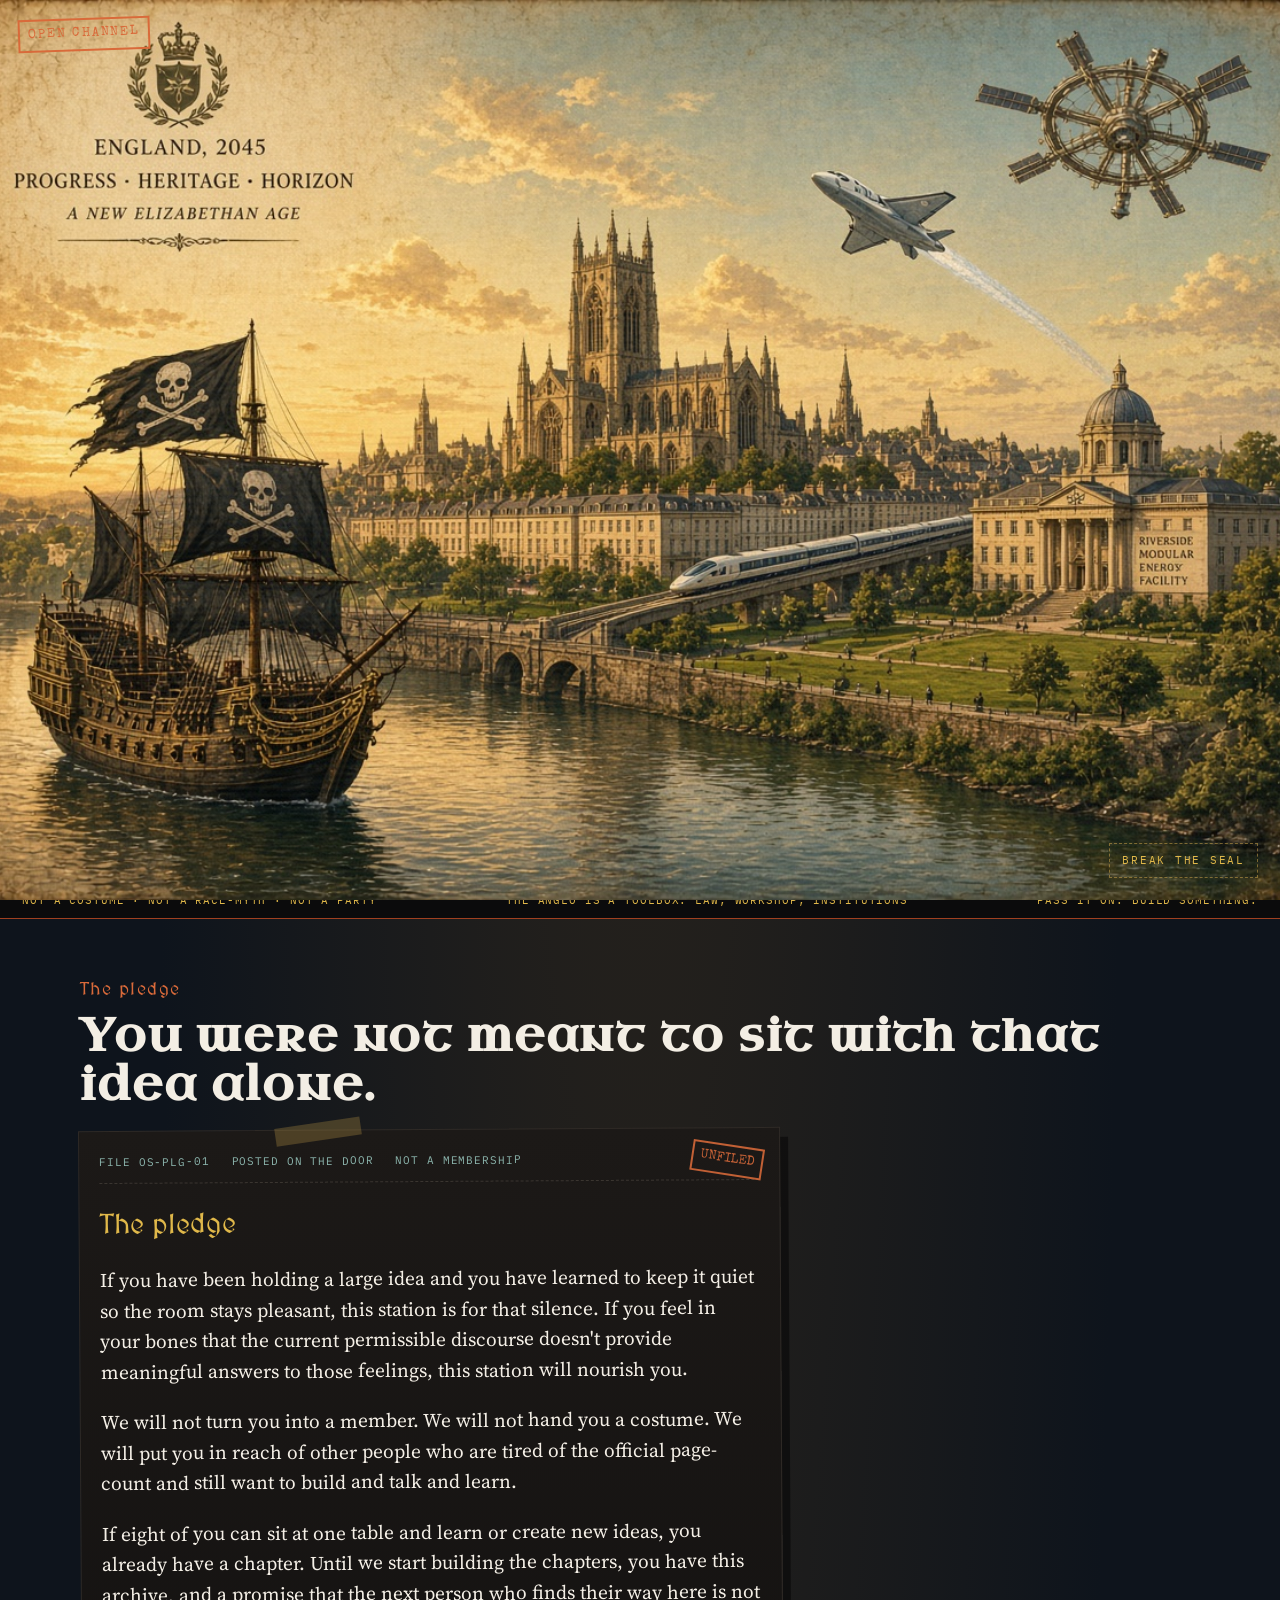
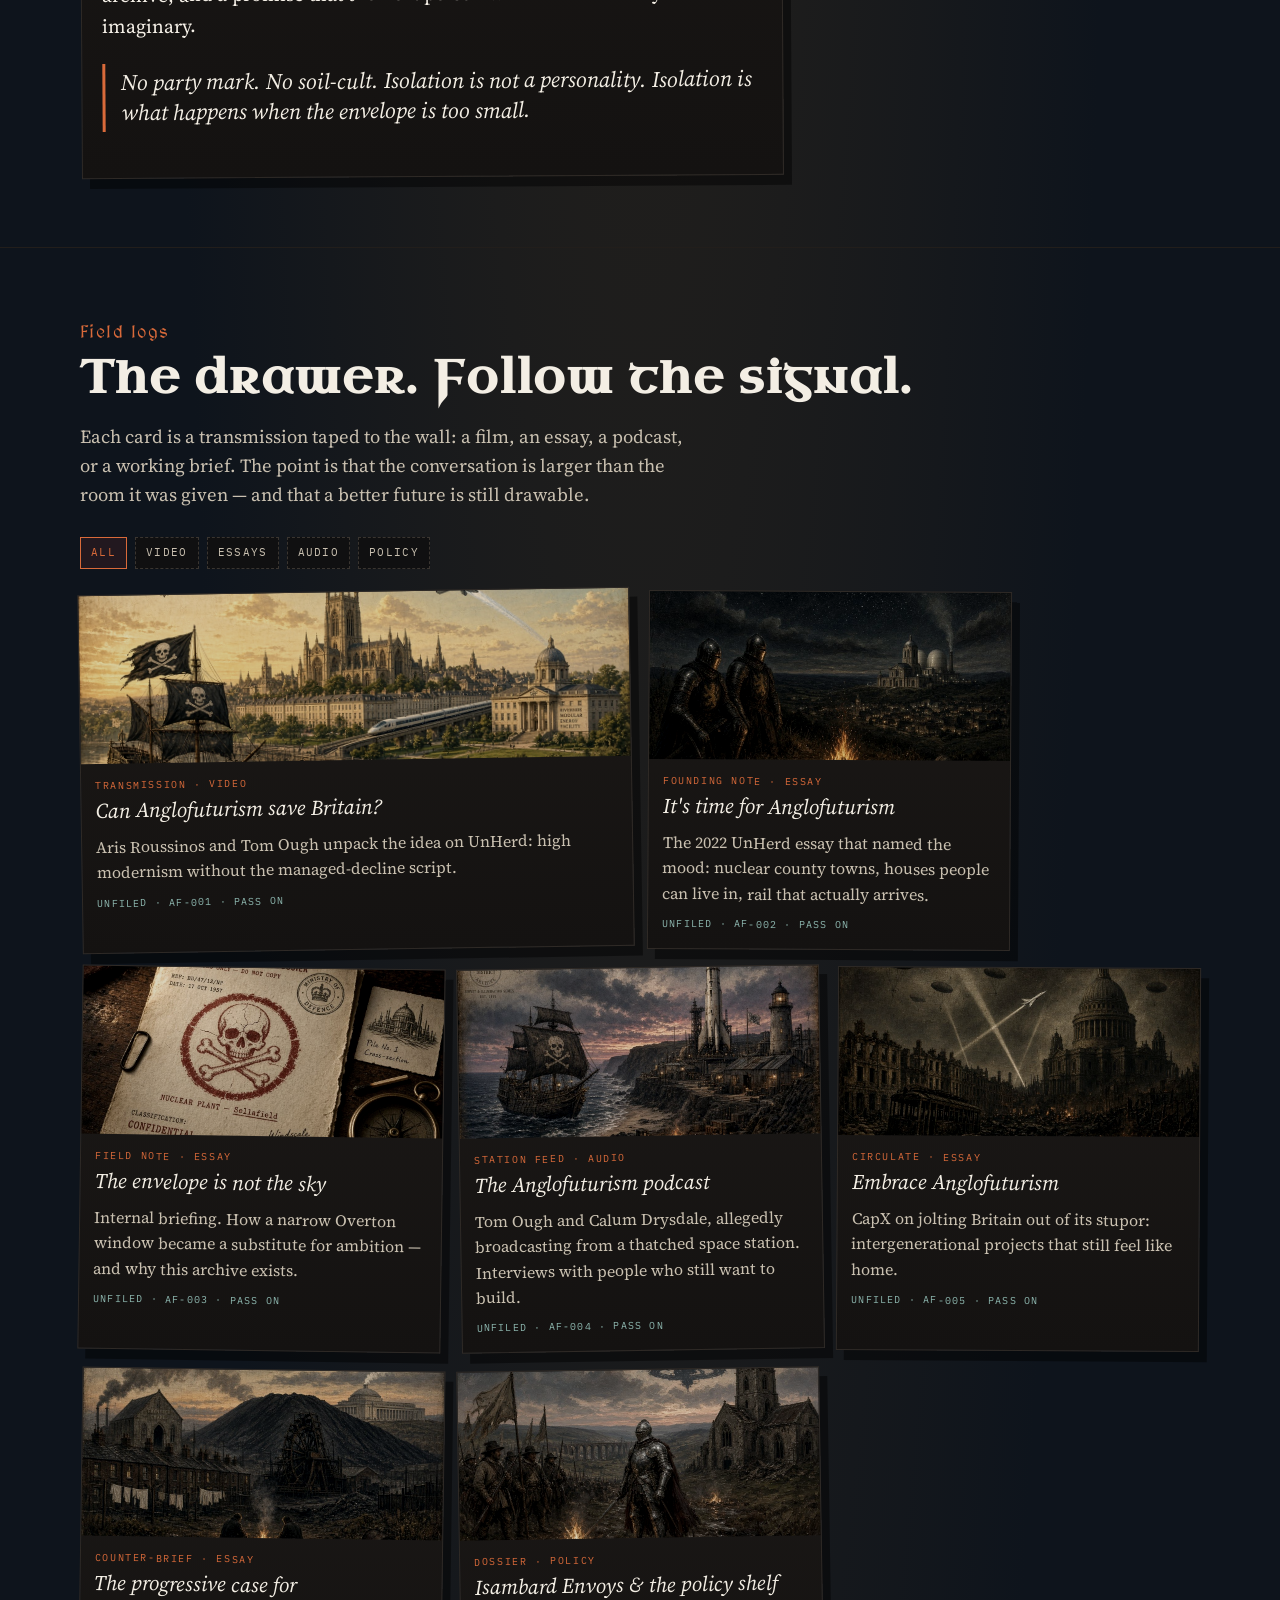
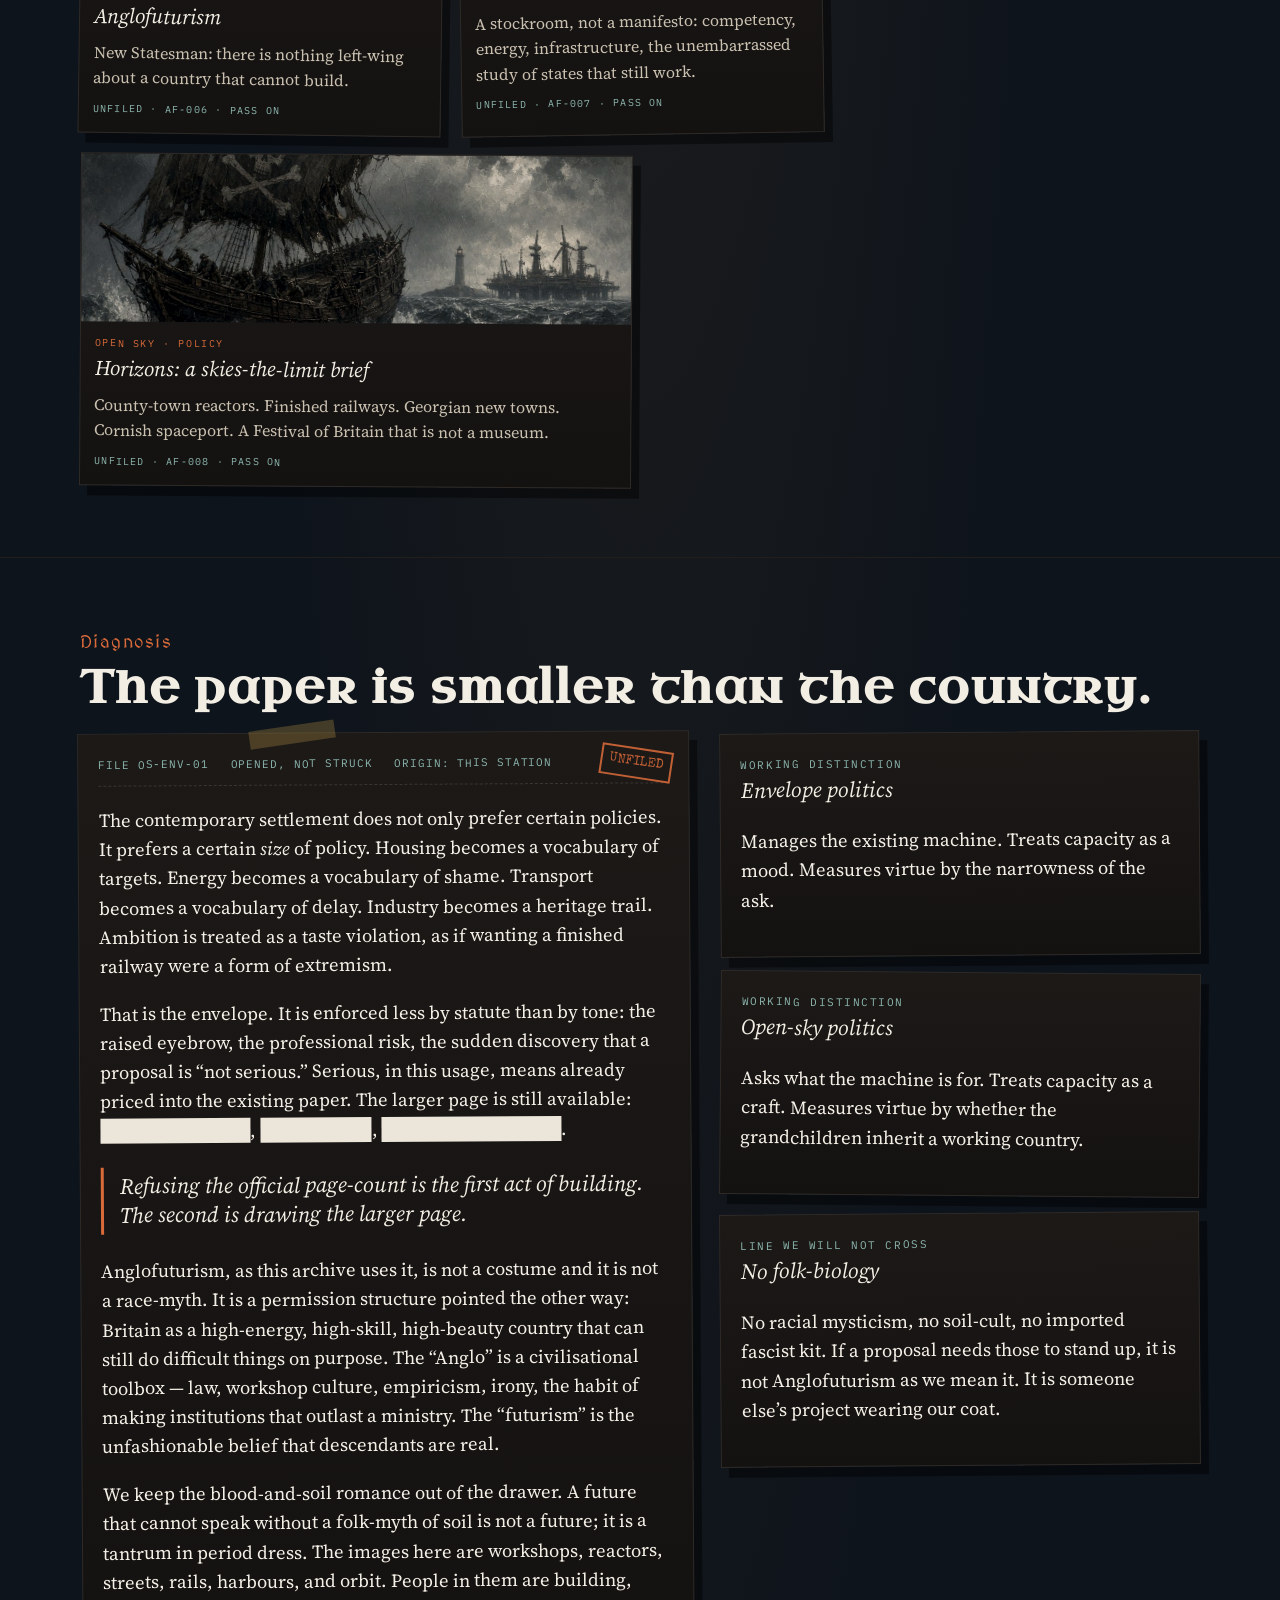
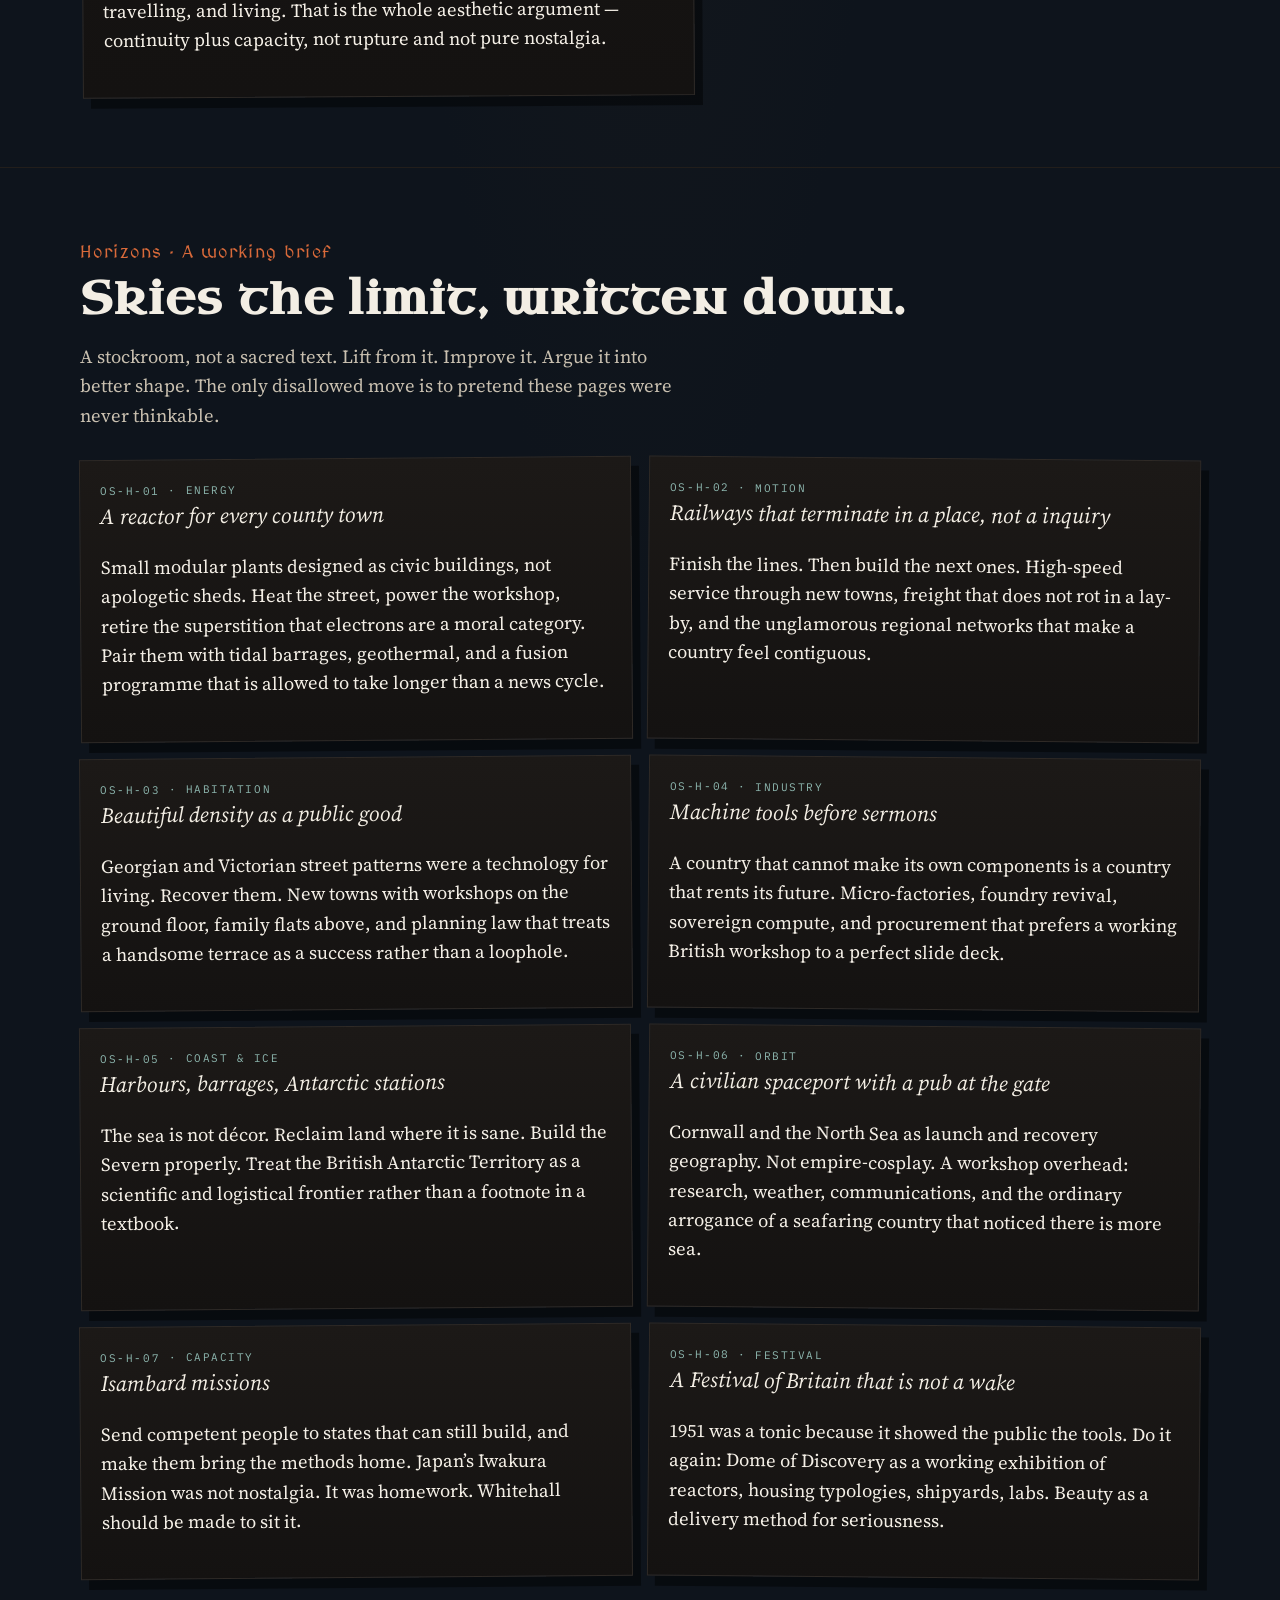
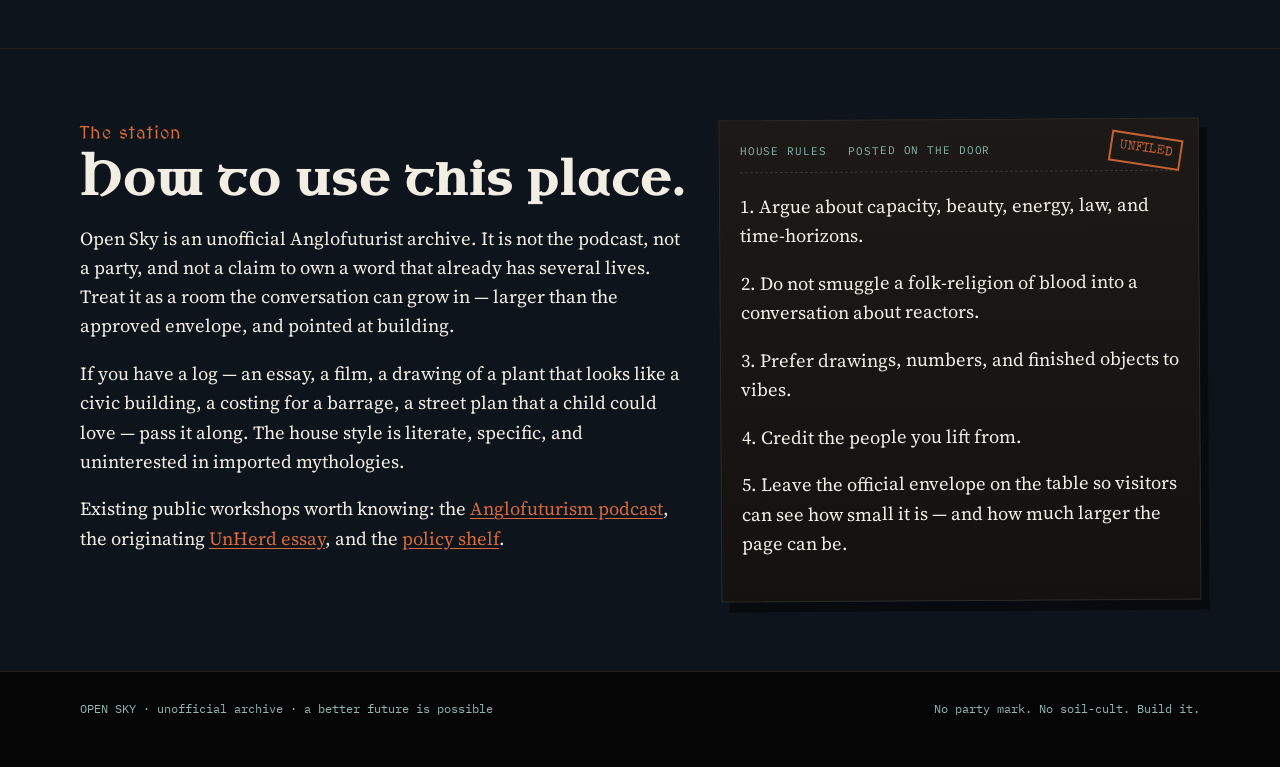
==== commit 26fa8c2c: "Raise temperature through kickers, intercepts, horizons, and station" ====
--- a/index.html
+++ b/index.html
@@ -3,7 +3,7 @@
 <head>
   <meta charset="utf-8">
   <meta name="viewport" content="width=device-width, initial-scale=1">
-  <title>OPEN SKY — unfiled Anglofuturist archive</title>
+  <title>OPEN SKY — Anglofuturist archive</title>
   <meta name="description" content="Open Sky: an unofficial Anglofuturist archive. Britain as a high-energy, high-skill, high-beauty country that can still do difficult things on purpose.">
   <link rel="preconnect" href="https://fonts.googleapis.com">
   <link rel="preconnect" href="https://fonts.gstatic.com" crossorigin>
@@ -75,7 +75,7 @@
 
     <section id="pledge">
       <div class="wrap">
-        <p class="kicker">Dead-drop 00 · The pledge</p>
+        <p class="kicker">The pledge</p>
         <h2>You were not meant to sit with that idea alone.</h2>
         <article class="dossier pledge-sheet">
           <span class="tape" aria-hidden="true"></span>
@@ -96,16 +96,16 @@
 
     <section id="intercepts">
       <div class="wrap">
-        <p class="kicker">Dead-drop · This week’s intercepts</p>
-        <h2>Unfiled paper. Yellows in a fortnight.</h2>
-        <p class="deck">Three transmissions taped up for a short window. They have not been promoted into the archive. After the date on the stamp they come down.</p>
+        <p class="kicker">This week · Signals</p>
+        <h2>Fresh paper. On the wall for a fortnight.</h2>
+        <p class="deck">Three transmissions for a short window. After the date on the stamp they come down, or get filed into the drawer.</p>
         <div class="intercepts" id="intercept-shelf"></div>
       </div>
     </section>
 
     <section id="archive">
       <div class="wrap">
-        <p class="kicker">Dead-drop 01 · Field logs</p>
+        <p class="kicker">Field logs</p>
         <h2>The drawer. Follow the signal.</h2>
         <p class="deck">Each card is a transmission taped to the wall: a film, an essay, a podcast, or a working brief. The point is that the conversation is larger than the room it was given — and that a better future is still drawable.</p>
         <div class="filters">
@@ -121,7 +121,7 @@
 
     <section id="envelope">
       <div class="wrap">
-        <p class="kicker">Dead-drop 02 · Diagnosis</p>
+        <p class="kicker">Diagnosis</p>
         <h2>The paper is smaller than the country.</h2>
         <div class="columns">
           <article class="dossier">
@@ -160,9 +160,9 @@
 
     <section id="horizons">
       <div class="wrap">
-        <p class="kicker">Dead-drop 03 · Horizons brief</p>
+        <p class="kicker">Horizons · A working brief</p>
         <h2>Skies the limit, written down.</h2>
-        <p class="deck">A stockroom, not a sacred text. Steal from it. Improve it. Argue it into better shape. The only disallowed move is to pretend these pages were never thinkable.</p>
+        <p class="deck">A stockroom, not a sacred text. Lift from it. Improve it. Argue it into better shape. The only disallowed move is to pretend these pages were never thinkable.</p>
         <div class="horizon-grid">
           <article class="card">
             <div class="ref">OS-H-01 · Energy</div>
@@ -211,10 +211,10 @@
     <section id="station">
       <div class="wrap columns">
         <div>
-          <p class="kicker">Dead-drop 04 · The station</p>
+          <p class="kicker">The station</p>
           <h2>How to use this place.</h2>
-          <p>Open Sky is an unofficial Anglofuturist archive. It is not the podcast, not a party, and not a claim to own a word that already has several lives. Treat it as a room you were not invited into, in which the conversation is larger than the approved envelope.</p>
-          <p>If you have a log — an essay, a film, a drawing of a plant that looks like a civic building, a costing for a barrage, a street plan that a child could love — pass it as a carbon copy under a door. The house style is literate, specific, and uninterested in imported mythologies.</p>
+          <p>Open Sky is an unofficial Anglofuturist archive. It is not the podcast, not a party, and not a claim to own a word that already has several lives. Treat it as a room the conversation can grow in — larger than the approved envelope, and pointed at building.</p>
+          <p>If you have a log — an essay, a film, a drawing of a plant that looks like a civic building, a costing for a barrage, a street plan that a child could love — pass it along. The house style is literate, specific, and uninterested in imported mythologies.</p>
           <p>Existing public workshops worth knowing: the <a href="https://www.anglofuturism.co/about" target="_blank" rel="noopener">Anglofuturism podcast</a>, the originating <a href="https://unherd.com/2022/08/its-time-for-anglofuturism/" target="_blank" rel="noopener">UnHerd essay</a>, and the <a href="https://anglofuturism.net/policies/" target="_blank" rel="noopener">policy shelf</a>.</p>
         </div>
         <aside class="dossier">
@@ -225,8 +225,8 @@
           <p>1. Argue about capacity, beauty, energy, law, and time-horizons.</p>
           <p>2. Do not smuggle a folk-religion of blood into a conversation about reactors.</p>
           <p>3. Prefer drawings, numbers, and finished objects to vibes.</p>
-          <p>4. Credit the people you steal from.</p>
-          <p>5. Leave the official envelope on the table so visitors can see how small it is.</p>
+          <p>4. Credit the people you lift from.</p>
+          <p>5. Leave the official envelope on the table so visitors can see how small it is — and how much larger the page can be.</p>
         </aside>
       </div>
     </section>
@@ -234,8 +234,8 @@
 
   <footer>
     <div class="wrap">
-      <div>OPEN SKY · unofficial archive · the sky remains unfiled</div>
-      <div>No party mark. No soil-cult. The sky remains unfiled.</div>
+      <div>OPEN SKY · unofficial archive · a better future is possible</div>
+      <div>No party mark. No soil-cult. Build it.</div>
     </div>
   </footer>
 
